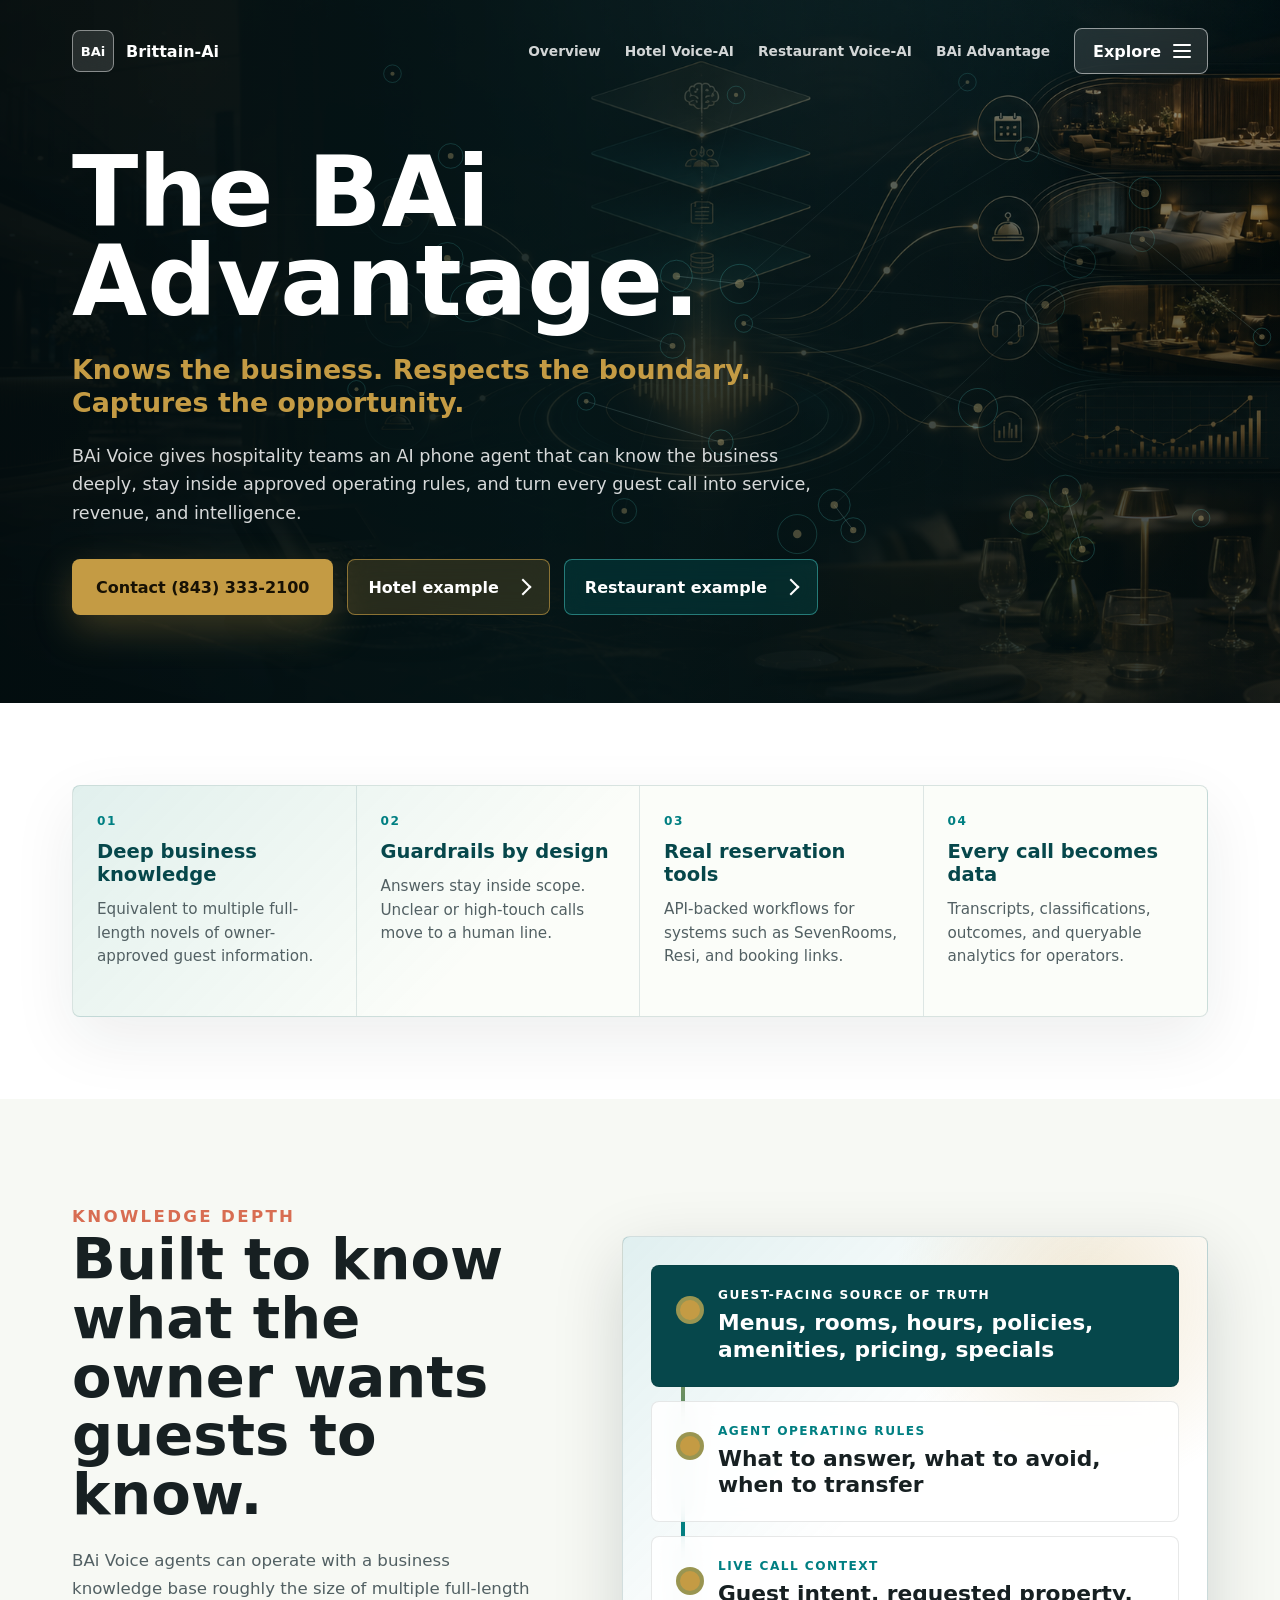
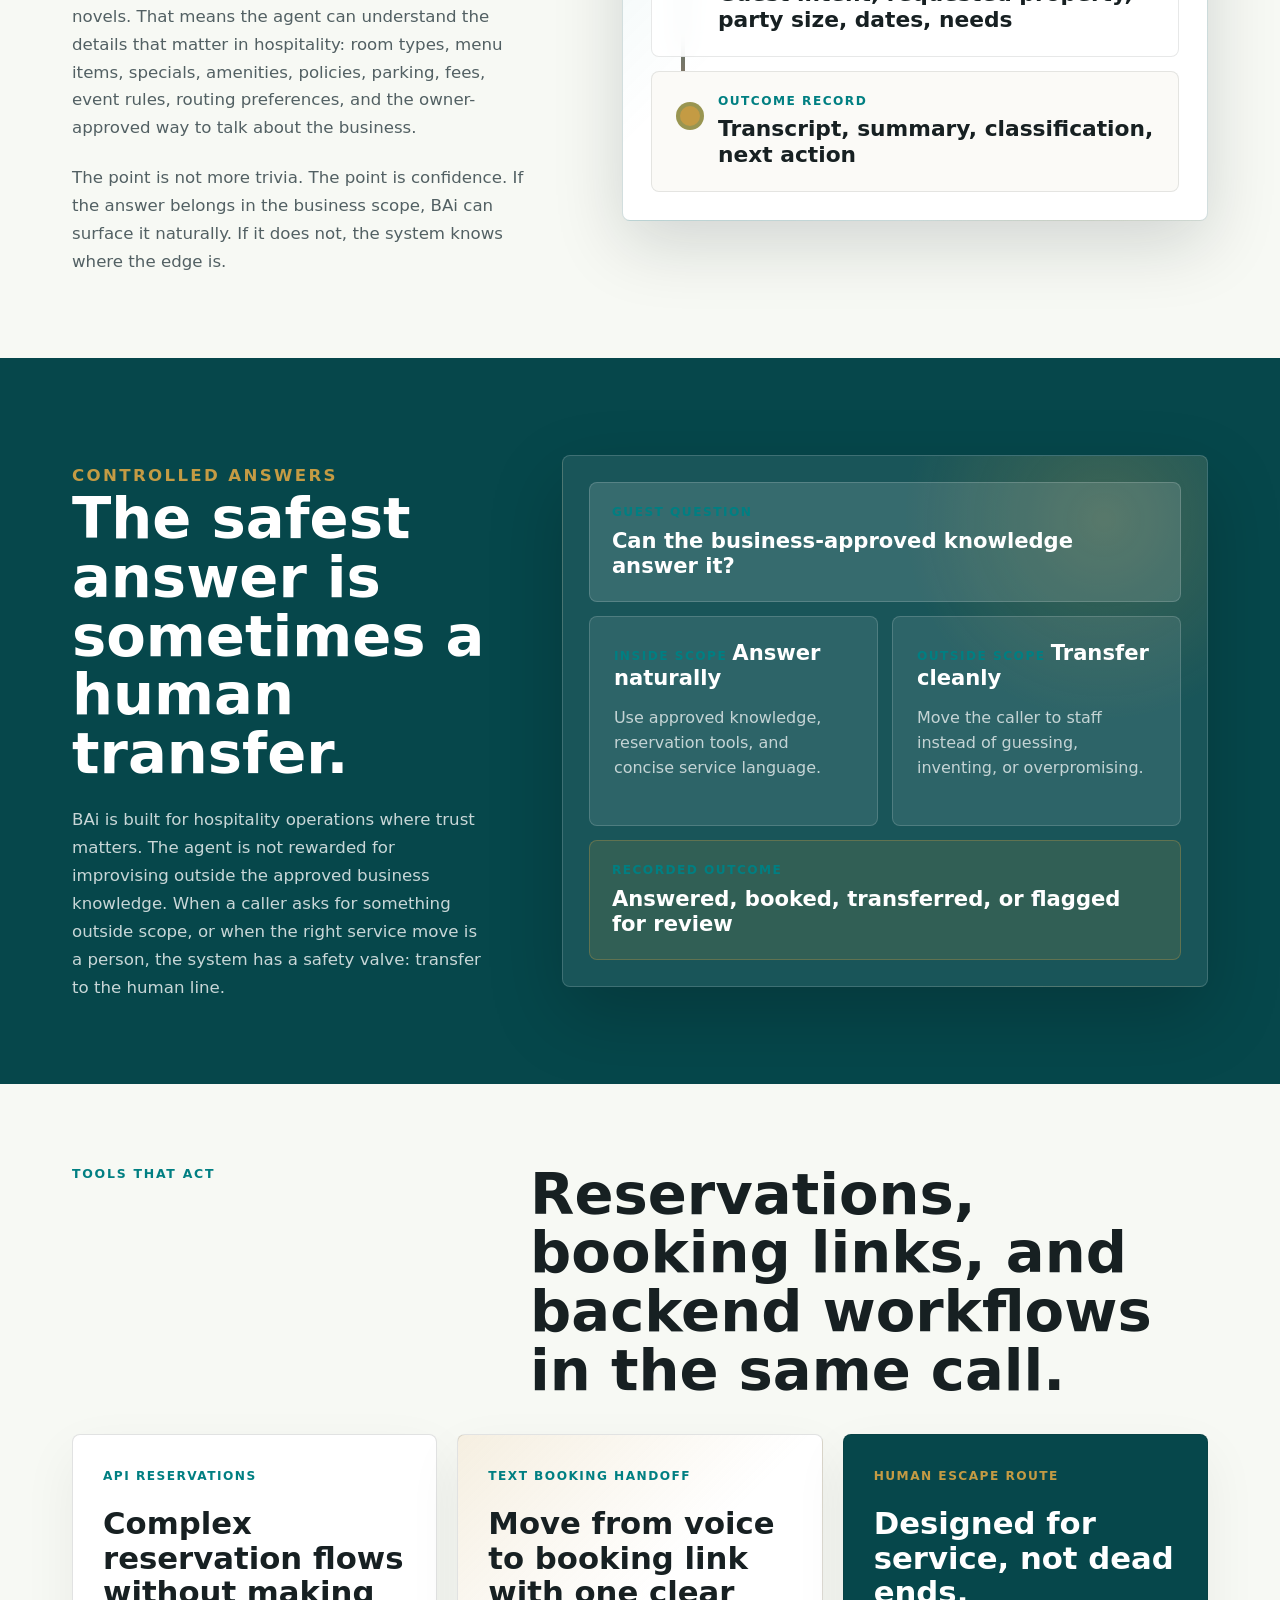
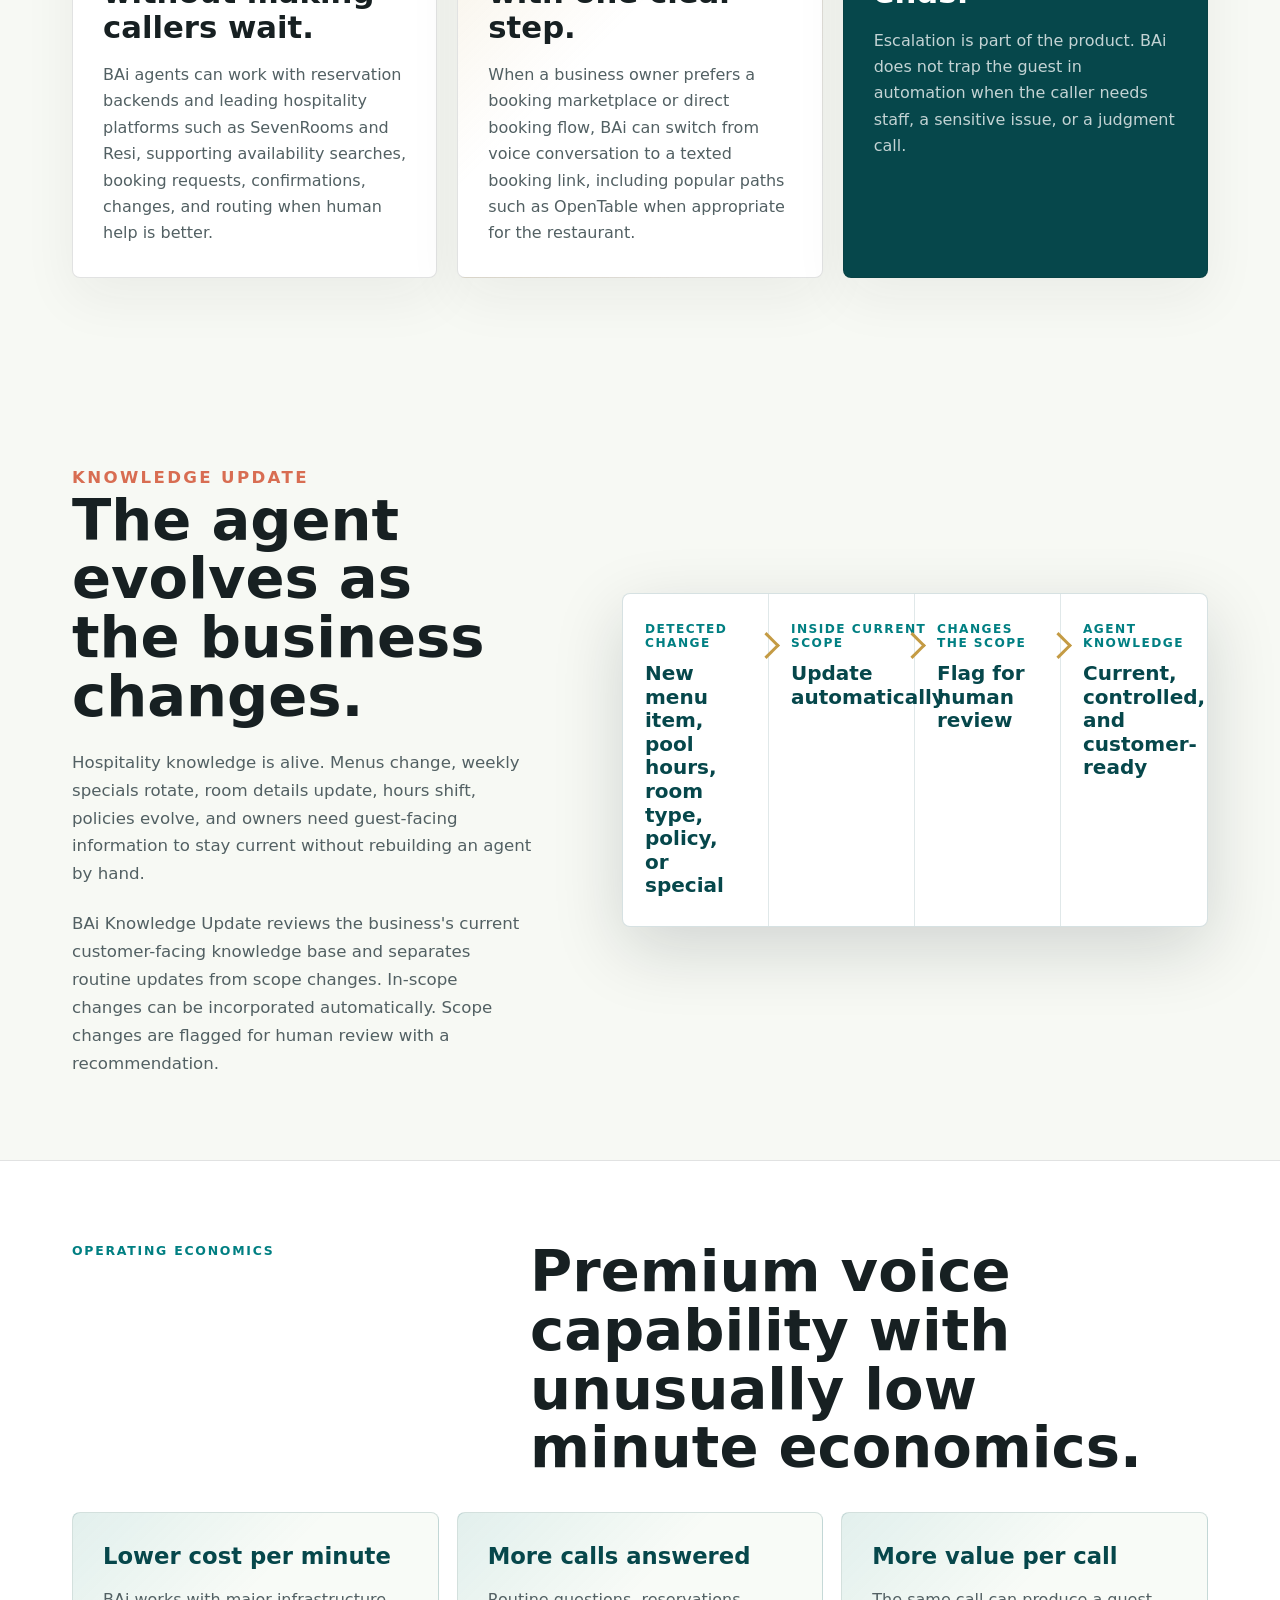
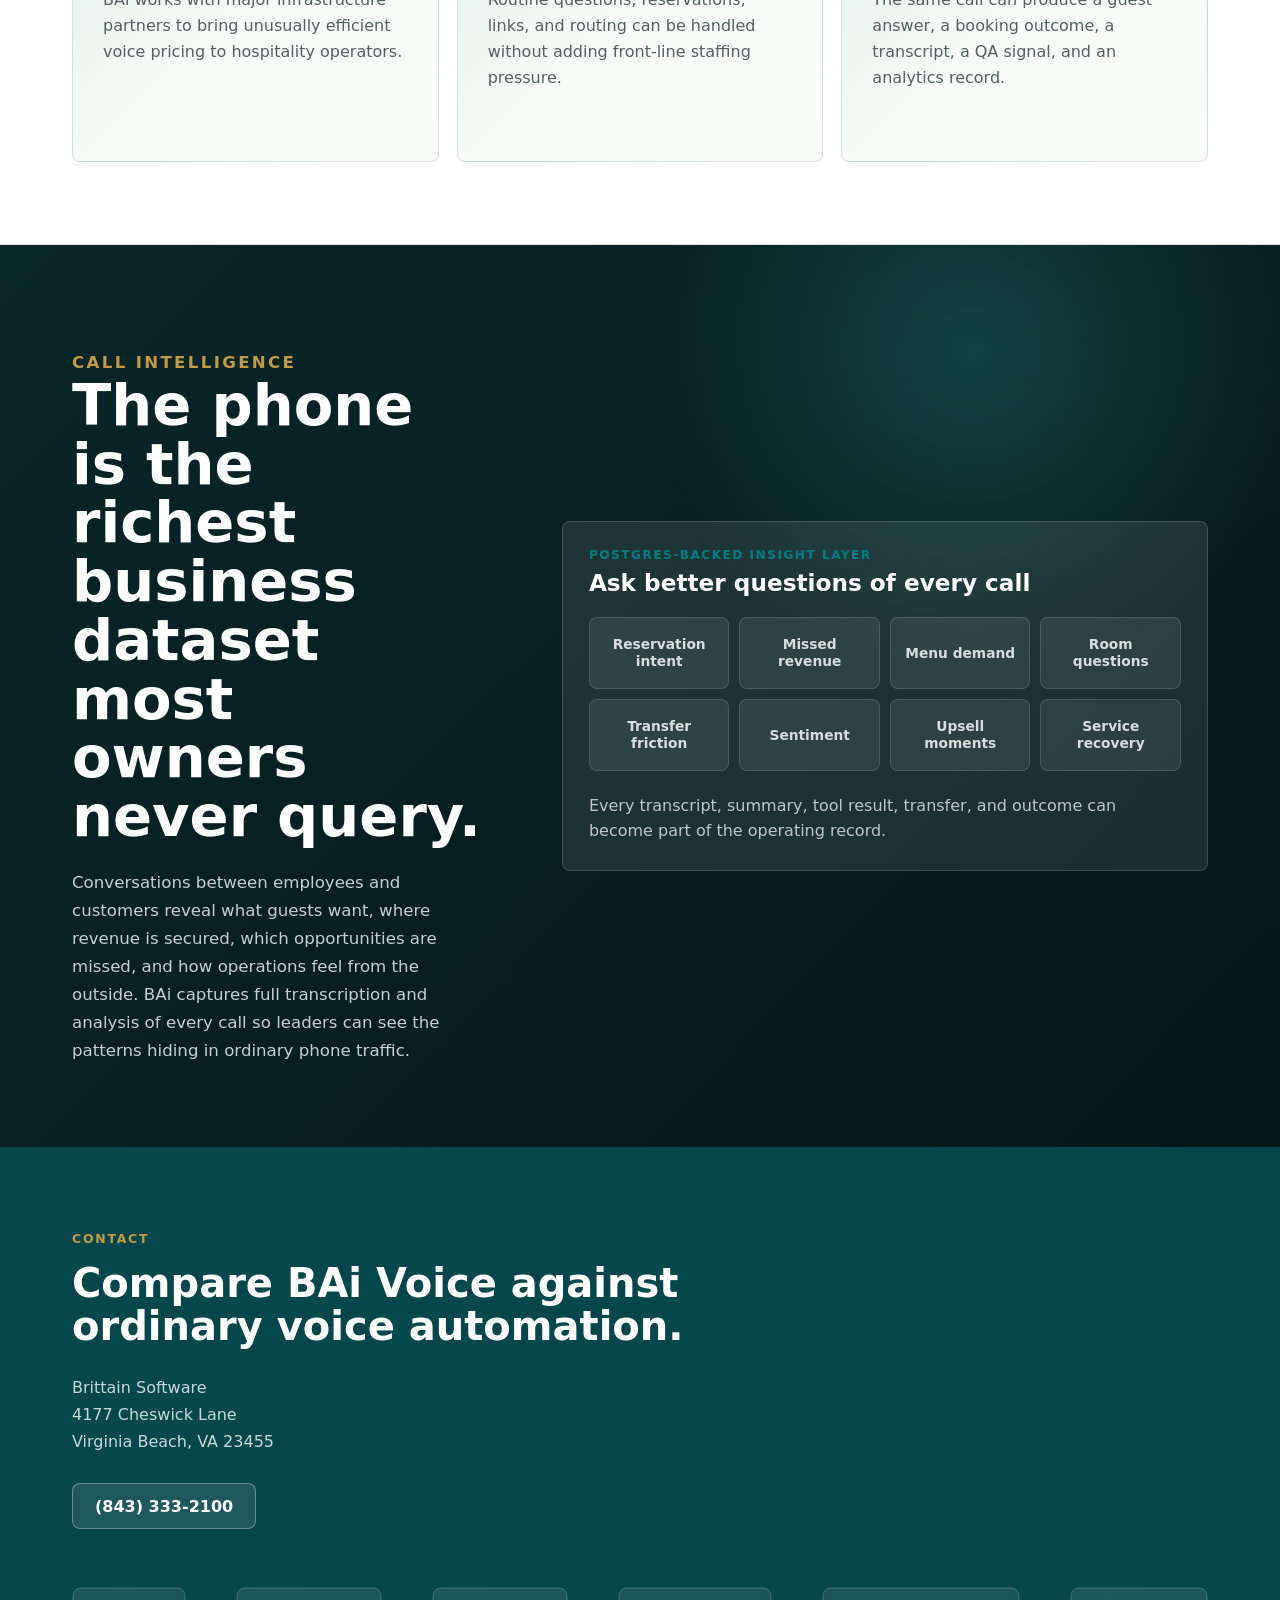
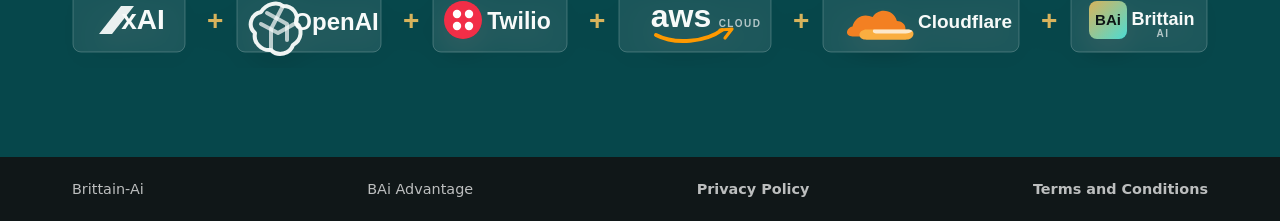
==== bai-advantage/index.html @ 0237e0b1 "Add BAi Advantage page" ====
<!doctype html>
<html lang="en">
  <head>
    <meta charset="utf-8" />
    <meta name="viewport" content="width=device-width, initial-scale=1" />
    <meta
      name="description"
      content="The BAi Advantage: deep hospitality knowledge, guarded Voice-AI workflows, reservation tools, Knowledge Update, low voice economics, and call intelligence."
    />
    <title>The BAi Advantage | Brittain-Ai</title>
    <link rel="preload" href="../assets/bai-advantage-hero.png" as="image" />
    <link rel="stylesheet" href="../styles.css?v=bai-advantage-1" />
  </head>
  <body class="advantage-page">
    <header class="site-header site-header-nav" aria-label="Brittain-Ai header">
      <a class="brand-lockup" href="../" aria-label="Brittain-Ai home">
        <span class="brand-mark" aria-hidden="true">BAi</span>
        <span class="brand-name">Brittain-Ai</span>
      </a>
      <nav class="site-nav" aria-label="Main navigation">
        <a href="../">Overview</a>
        <a href="../hotel-voice-ai/">Hotel Voice-AI</a>
        <a href="../restaurant-voice-ai/">Restaurant Voice-AI</a>
        <a href="../bai-advantage/">BAi Advantage</a>
      </nav>
      <div class="explore-menu" data-menu-root>
        <button
          class="menu-trigger"
          type="button"
          aria-expanded="false"
          aria-controls="site-menu"
          data-menu-trigger
        >
          <span class="menu-trigger-label">Explore</span>
          <span class="menu-trigger-icon" aria-hidden="true">
            <span></span>
            <span></span>
            <span></span>
          </span>
        </button>
        <div class="menu-panel" id="site-menu" data-menu-panel hidden>
          <div class="menu-panel-heading">
            <span>Explore Brittain-Ai</span>
            <p>Hospitality Voice-AI systems, analytics, and access.</p>
          </div>
          <div class="menu-link-group" aria-label="Website pages">
            <a class="menu-link" href="../">
              <span class="menu-link-title">Overview</span>
              <span class="menu-link-description">Production hospitality Voice-AI systems for restaurants and hotels.</span>
            </a>
            <a class="menu-link" href="../bai-advantage/">
              <span class="menu-link-title">BAi Advantage</span>
              <span class="menu-link-description">Why BAi Voice is different: deep knowledge, guardrails, tools, updates, economics, and analytics.</span>
            </a>
            <a class="menu-link" href="../hotel-voice-ai/">
              <span class="menu-link-title">Hotel Voice-AI</span>
              <span class="menu-link-description">Two-agent hotel call workflow for concierge answers, reservations, routing, and post-call intelligence.</span>
            </a>
            <a class="menu-link" href="../restaurant-voice-ai/">
              <span class="menu-link-title">Restaurant Voice-AI</span>
              <span class="menu-link-description">Restaurant phone concierge for reservations, menu questions, large parties, and host-stand relief.</span>
            </a>
            <a class="menu-link" href="../hotel-call-analytics/">
              <span class="menu-link-title">Hotel Call Analytics</span>
              <span class="menu-link-description">Revenue opportunity, service intelligence, transfer friction, sentiment, and hotel operating insights.</span>
            </a>
            <a class="menu-link" href="../restaurant-call-analytics/">
              <span class="menu-link-title">Restaurant Call Analytics</span>
              <span class="menu-link-description">Booking funnel, menu demand, large-party leakage, guest sentiment, and follow-up intelligence.</span>
            </a>
          </div>
          <div class="menu-system-access" aria-label="System access">
            <span class="menu-section-label">System access</span>
            <div class="menu-access-grid">
              <a class="menu-access-link" href="https://qa.brittainsoftware.com/">Hotel Voice-AI Login</a>
              <a class="menu-access-link" href="https://qa.brittainsoftware.com/sch">Restaurant Voice-AI Login</a>
            </div>
          </div>
        </div>
      </div>
    </header>

    <main>
      <section class="advantage-hero" aria-labelledby="advantage-title">
        <img
          class="hero-image advantage-hero-image"
          src="../assets/bai-advantage-hero.png"
          alt=""
          aria-hidden="true"
        />
        <canvas class="signal-canvas" id="signalCanvas" aria-hidden="true"></canvas>
        <div class="hero-shade advantage-hero-shade" aria-hidden="true"></div>

        <div class="advantage-hero-content">
          <h1 id="advantage-title">The BAi Advantage.</h1>
          <p class="advantage-hero-lead">
            Knows the business. Respects the boundary. Captures the opportunity.
          </p>
          <p class="advantage-hero-copy">
            BAi Voice gives hospitality teams an AI phone agent that can know
            the business deeply, stay inside approved operating rules, and turn
            every guest call into service, revenue, and intelligence.
          </p>
          <div class="detail-actions">
            <a class="primary-action" href="tel:+18433332100">Contact (843) 333-2100</a>
            <a class="secondary-action secondary-action-gold" href="../hotel-voice-ai/">Hotel example</a>
            <a class="secondary-action secondary-action-teal" href="../restaurant-voice-ai/">Restaurant example</a>
          </div>
        </div>
      </section>

      <section class="advantage-proof-band" aria-label="BAi Voice operating advantages">
        <div class="advantage-proof-grid">
          <article>
            <span>01</span>
            <strong>Deep business knowledge</strong>
            <p>Equivalent to multiple full-length novels of owner-approved guest information.</p>
          </article>
          <article>
            <span>02</span>
            <strong>Guardrails by design</strong>
            <p>Answers stay inside scope. Unclear or high-touch calls move to a human line.</p>
          </article>
          <article>
            <span>03</span>
            <strong>Real reservation tools</strong>
            <p>API-backed workflows for systems such as SevenRooms, Resi, and booking links.</p>
          </article>
          <article>
            <span>04</span>
            <strong>Every call becomes data</strong>
            <p>Transcripts, classifications, outcomes, and queryable analytics for operators.</p>
          </article>
        </div>
      </section>

      <section class="advantage-band advantage-knowledge-band" aria-labelledby="knowledge-title">
        <div class="advantage-copy">
          <p class="section-kicker">Knowledge depth</p>
          <h2 id="knowledge-title">Built to know what the owner wants guests to know.</h2>
          <p>
            BAi Voice agents can operate with a business knowledge base roughly
            the size of multiple full-length novels. That means the agent can
            understand the details that matter in hospitality: room types,
            menu items, specials, amenities, policies, parking, fees,
            event rules, routing preferences, and the owner-approved way to
            talk about the business.
          </p>
          <p>
            The point is not more trivia. The point is confidence. If the
            answer belongs in the business scope, BAi can surface it naturally.
            If it does not, the system knows where the edge is.
          </p>
        </div>

        <div class="knowledge-stack" aria-label="Approved hospitality knowledge examples">
          <div class="knowledge-layer knowledge-layer-top">
            <span>Guest-facing source of truth</span>
            <strong>Menus, rooms, hours, policies, amenities, pricing, specials</strong>
          </div>
          <div class="knowledge-layer">
            <span>Agent operating rules</span>
            <strong>What to answer, what to avoid, when to transfer</strong>
          </div>
          <div class="knowledge-layer">
            <span>Live call context</span>
            <strong>Guest intent, requested property, party size, dates, needs</strong>
          </div>
          <div class="knowledge-layer knowledge-layer-base">
            <span>Outcome record</span>
            <strong>Transcript, summary, classification, next action</strong>
          </div>
        </div>
      </section>

      <section class="advantage-dark-band" aria-labelledby="guardrails-title">
        <div class="advantage-copy advantage-copy-light">
          <p class="section-kicker">Controlled answers</p>
          <h2 id="guardrails-title">The safest answer is sometimes a human transfer.</h2>
          <p>
            BAi is built for hospitality operations where trust matters. The
            agent is not rewarded for improvising outside the approved business
            knowledge. When a caller asks for something outside scope, or when
            the right service move is a person, the system has a safety valve:
            transfer to the human line.
          </p>
        </div>

        <div class="guardrail-flow" aria-label="Guarded Voice-AI answer flow">
          <div class="guardrail-node guardrail-node-source">
            <span>Guest question</span>
            <strong>Can the business-approved knowledge answer it?</strong>
          </div>
          <div class="guardrail-path">
            <article>
              <span>Inside scope</span>
              <strong>Answer naturally</strong>
              <p>Use approved knowledge, reservation tools, and concise service language.</p>
            </article>
            <article>
              <span>Outside scope</span>
              <strong>Transfer cleanly</strong>
              <p>Move the caller to staff instead of guessing, inventing, or overpromising.</p>
            </article>
          </div>
          <div class="guardrail-node guardrail-node-result">
            <span>Recorded outcome</span>
            <strong>Answered, booked, transferred, or flagged for review</strong>
          </div>
        </div>
      </section>

      <section class="advantage-band" aria-labelledby="tools-title">
        <div class="section-heading advantage-heading">
          <p class="section-kicker">Tools that act</p>
          <h2 id="tools-title">Reservations, booking links, and backend workflows in the same call.</h2>
        </div>

        <div class="advantage-tool-grid">
          <article class="advantage-tool-card">
            <span>API reservations</span>
            <h3>Complex reservation flows without making callers wait.</h3>
            <p>
              BAi agents can work with reservation backends and leading
              hospitality platforms such as SevenRooms and Resi, supporting
              availability searches, booking requests, confirmations, changes,
              and routing when human help is better.
            </p>
          </article>
          <article class="advantage-tool-card advantage-tool-card-accent">
            <span>Text booking handoff</span>
            <h3>Move from voice to booking link with one clear step.</h3>
            <p>
              When a business owner prefers a booking marketplace or direct
              booking flow, BAi can switch from voice conversation to a texted
              booking link, including popular paths such as OpenTable when
              appropriate for the restaurant.
            </p>
          </article>
          <article class="advantage-tool-card advantage-tool-card-dark">
            <span>Human escape route</span>
            <h3>Designed for service, not dead ends.</h3>
            <p>
              Escalation is part of the product. BAi does not trap the guest in
              automation when the caller needs staff, a sensitive issue, or a
              judgment call.
            </p>
          </article>
        </div>
      </section>

      <section class="advantage-update-band" aria-labelledby="knowledge-update-title">
        <div class="advantage-copy">
          <p class="section-kicker">Knowledge Update</p>
          <h2 id="knowledge-update-title">The agent evolves as the business changes.</h2>
          <p>
            Hospitality knowledge is alive. Menus change, weekly specials
            rotate, room details update, hours shift, policies evolve, and
            owners need guest-facing information to stay current without
            rebuilding an agent by hand.
          </p>
          <p>
            BAi Knowledge Update reviews the business's current customer-facing
            knowledge base and separates routine updates from scope changes.
            In-scope changes can be incorporated automatically. Scope changes
            are flagged for human review with a recommendation.
          </p>
        </div>

        <div class="update-rail" aria-label="Knowledge Update decision flow">
          <article>
            <span>Detected change</span>
            <strong>New menu item, pool hours, room type, policy, or special</strong>
          </article>
          <article>
            <span>Inside current scope</span>
            <strong>Update automatically</strong>
          </article>
          <article>
            <span>Changes the scope</span>
            <strong>Flag for human review</strong>
          </article>
          <article>
            <span>Agent knowledge</span>
            <strong>Current, controlled, and customer-ready</strong>
          </article>
        </div>
      </section>

      <section class="advantage-band advantage-economics-band" aria-labelledby="economics-title">
        <div class="section-heading advantage-heading">
          <p class="section-kicker">Operating economics</p>
          <h2 id="economics-title">Premium voice capability with unusually low minute economics.</h2>
        </div>

        <div class="economics-grid">
          <article>
            <strong>Lower cost per minute</strong>
            <p>
              BAi works with major infrastructure partners to bring unusually
              efficient voice pricing to hospitality operators.
            </p>
          </article>
          <article>
            <strong>More calls answered</strong>
            <p>
              Routine questions, reservations, links, and routing can be
              handled without adding front-line staffing pressure.
            </p>
          </article>
          <article>
            <strong>More value per call</strong>
            <p>
              The same call can produce a guest answer, a booking outcome, a
              transcript, a QA signal, and an analytics record.
            </p>
          </article>
        </div>
      </section>

      <section class="advantage-intelligence-band" aria-labelledby="intelligence-title">
        <div class="advantage-copy advantage-copy-light">
          <p class="section-kicker">Call intelligence</p>
          <h2 id="intelligence-title">The phone is the richest business dataset most owners never query.</h2>
          <p>
            Conversations between employees and customers reveal what guests
            want, where revenue is secured, which opportunities are missed, and
            how operations feel from the outside. BAi captures full
            transcription and analysis of every call so leaders can see the
            patterns hiding in ordinary phone traffic.
          </p>
        </div>

        <div class="query-panel" aria-label="Queryable call intelligence examples">
          <div class="query-panel-header">
            <span>Postgres-backed insight layer</span>
            <strong>Ask better questions of every call</strong>
          </div>
          <div class="query-grid">
            <span>Reservation intent</span>
            <span>Missed revenue</span>
            <span>Menu demand</span>
            <span>Room questions</span>
            <span>Transfer friction</span>
            <span>Sentiment</span>
            <span>Upsell moments</span>
            <span>Service recovery</span>
          </div>
          <p>
            Every transcript, summary, tool result, transfer, and outcome can
            become part of the operating record.
          </p>
        </div>
      </section>

      <section class="contact-band platform-contact-band" aria-labelledby="advantage-contact-title">
        <div class="contact-content">
          <p class="section-kicker">Contact</p>
          <h2 id="advantage-contact-title">Compare BAi Voice against ordinary voice automation.</h2>
          <address>
            Brittain Software<br />
            4177 Cheswick Lane<br />
            Virginia Beach, VA 23455
          </address>
          <a class="contact-number" href="tel:+18433332100">(843) 333-2100</a>
        </div>
        <div class="contact-platform-lockup" aria-label="AI platform components">
          <img
            class="contact-platform-graphic"
            src="../assets/ai-platform-lockup.svg"
            alt="xAI plus OpenAI plus Twilio plus Amazon Web Services plus Cloudflare plus Brittain-Ai"
            width="900"
            height="96"
          />
        </div>
      </section>
    </main>

    <footer class="site-footer">
      <span>Brittain-Ai</span>
      <span>BAi Advantage</span>
      <span><a href="../privacy/">Privacy Policy</a></span>
      <span><a href="../terms/">Terms and Conditions</a></span>
    </footer>

    <script src="../script.js"></script>
  </body>
</html>
---- styles.css ----
:root {
  color-scheme: light;
  --ink: #172022;
  --ink-soft: #526063;
  --paper: #f7f9f4;
  --white: #ffffff;
  --teal: #007f82;
  --teal-deep: #06474b;
  --gold: #c49b44;
  --coral: #d86d52;
  --line: rgba(23, 32, 34, 0.13);
  --shadow: 0 22px 70px rgba(14, 27, 29, 0.16);
}

* {
  box-sizing: border-box;
}

html {
  scroll-behavior: smooth;
}

body {
  margin: 0;
  background: var(--paper);
  color: var(--ink);
  font-family:
    Inter, ui-sans-serif, system-ui, -apple-system, BlinkMacSystemFont, "Segoe UI",
    sans-serif;
  letter-spacing: 0;
}

button,
input,
textarea {
  font: inherit;
}

a {
  color: inherit;
}

.site-header {
  position: absolute;
  inset: 0 0 auto;
  z-index: 5;
  display: flex;
  align-items: center;
  justify-content: space-between;
  gap: 24px;
  padding: 28px clamp(24px, 6vw, 72px);
  color: var(--white);
}

.brand-lockup {
  display: inline-flex;
  align-items: center;
  gap: 12px;
  min-width: 0;
  color: inherit;
  text-decoration: none;
}

.brand-mark {
  display: grid;
  width: 42px;
  height: 42px;
  place-items: center;
  border: 1px solid rgba(255, 255, 255, 0.45);
  border-radius: 8px;
  background: rgba(255, 255, 255, 0.12);
  color: var(--white);
  font-size: 0.82rem;
  font-weight: 800;
  letter-spacing: 0;
  backdrop-filter: blur(12px);
}

.brand-name {
  font-size: 1rem;
  font-weight: 800;
  white-space: nowrap;
}

.contact-pill,
.menu-trigger,
.primary-action,
.contact-number {
  display: inline-flex;
  align-items: center;
  justify-content: center;
  min-height: 46px;
  border-radius: 8px;
  text-decoration: none;
  font-weight: 800;
  transition:
    transform 180ms ease,
    background 180ms ease,
    border-color 180ms ease;
}

.contact-pill {
  padding: 0 18px;
  border: 1px solid rgba(255, 255, 255, 0.5);
  background: rgba(255, 255, 255, 0.1);
  backdrop-filter: blur(12px);
}

.contact-pill:hover,
.menu-trigger:hover,
.primary-action:hover,
.contact-number:hover {
  transform: translateY(-2px);
}

.explore-menu {
  position: relative;
  z-index: 10;
  margin-left: auto;
}

.site-nav + .explore-menu {
  margin-left: 0;
}

.menu-trigger {
  gap: 12px;
  padding: 0 16px 0 18px;
  border: 1px solid rgba(255, 255, 255, 0.52);
  background: rgba(255, 255, 255, 0.11);
  color: var(--white);
  cursor: pointer;
  backdrop-filter: blur(12px);
}

.menu-trigger:focus-visible,
.menu-link:focus-visible,
.menu-access-link:focus-visible {
  outline: 3px solid rgba(77, 219, 211, 0.58);
  outline-offset: 3px;
}

.menu-trigger-icon {
  display: grid;
  gap: 4px;
  width: 18px;
}

.menu-trigger-icon span {
  display: block;
  width: 100%;
  height: 2px;
  border-radius: 999px;
  background: currentColor;
  transform-origin: center;
  transition:
    opacity 180ms ease,
    transform 180ms ease;
}

.explore-menu.is-open .menu-trigger {
  border-color: rgba(77, 219, 211, 0.58);
  background: rgba(6, 71, 75, 0.78);
}

.explore-menu.is-open .menu-trigger-icon span:nth-child(1) {
  transform: translateY(6px) rotate(45deg);
}

.explore-menu.is-open .menu-trigger-icon span:nth-child(2) {
  opacity: 0;
}

.explore-menu.is-open .menu-trigger-icon span:nth-child(3) {
  transform: translateY(-6px) rotate(-45deg);
}

.menu-panel {
  position: absolute;
  top: calc(100% + 14px);
  right: 0;
  width: min(560px, calc(100vw - 36px));
  max-height: calc(100svh - 112px);
  overflow: auto;
  padding: 14px;
  border: 1px solid rgba(77, 219, 211, 0.26);
  border-radius: 8px;
  background:
    linear-gradient(135deg, rgba(77, 219, 211, 0.13), transparent 42%),
    linear-gradient(180deg, rgba(8, 30, 32, 0.98), rgba(4, 17, 18, 0.98));
  box-shadow: 0 28px 80px rgba(0, 0, 0, 0.34);
  color: var(--white);
  backdrop-filter: blur(18px);
}

.menu-panel[hidden] {
  display: none;
}

.menu-panel-heading {
  padding: 10px 10px 14px;
  border-bottom: 1px solid rgba(255, 255, 255, 0.12);
}

.menu-panel-heading span {
  display: block;
  font-size: 1rem;
  font-weight: 900;
}

.menu-panel-heading p {
  max-width: 420px;
  margin: 6px 0 0;
  color: rgba(255, 255, 255, 0.68);
  font-size: 0.86rem;
  line-height: 1.45;
}

.menu-link-group {
  display: grid;
  gap: 8px;
  padding: 12px 0;
}

.menu-link {
  position: relative;
  display: grid;
  gap: 5px;
  padding: 14px 42px 14px 16px;
  border: 1px solid rgba(255, 255, 255, 0.1);
  border-radius: 8px;
  background: rgba(255, 255, 255, 0.045);
  text-decoration: none;
  transition:
    border-color 180ms ease,
    background 180ms ease,
    transform 180ms ease;
}

.menu-link::before {
  content: "";
  position: absolute;
  top: 16px;
  right: 16px;
  width: 10px;
  height: 10px;
  border-top: 2px solid currentColor;
  border-right: 2px solid currentColor;
  color: rgba(216, 179, 91, 0.94);
  transform: rotate(45deg);
}

.menu-link:hover,
.menu-link[aria-current="page"] {
  border-color: rgba(77, 219, 211, 0.38);
  background: rgba(77, 219, 211, 0.1);
  transform: translateY(-1px);
}

.menu-link-title {
  color: var(--white);
  font-size: 0.94rem;
  font-weight: 900;
  line-height: 1.2;
}

.menu-link-description {
  color: rgba(255, 255, 255, 0.66);
  font-size: 0.8rem;
  line-height: 1.4;
}

.menu-system-access {
  display: grid;
  gap: 10px;
  padding: 14px 10px 10px;
  border-top: 1px solid rgba(255, 255, 255, 0.12);
}

.menu-section-label {
  color: rgba(255, 255, 255, 0.68);
  font-size: 0.72rem;
  font-weight: 900;
  letter-spacing: 0.14em;
  text-transform: uppercase;
}

.menu-access-grid {
  display: grid;
  grid-template-columns: repeat(2, minmax(0, 1fr));
  gap: 10px;
}

.menu-access-link {
  display: inline-flex;
  align-items: center;
  justify-content: center;
  min-height: 46px;
  padding: 10px 12px;
  border: 1px solid rgba(216, 179, 91, 0.5);
  border-radius: 8px;
  background: rgba(216, 179, 91, 0.16);
  color: var(--white);
  font-size: 0.82rem;
  font-weight: 900;
  line-height: 1.25;
  text-align: center;
  text-decoration: none;
  transition:
    background 180ms ease,
    transform 180ms ease;
}

.menu-access-link:hover {
  background: rgba(216, 179, 91, 0.26);
  transform: translateY(-1px);
}

.hero {
  position: relative;
  display: grid;
  min-height: 74svh;
  max-height: 840px;
  overflow: hidden;
  padding: 112px clamp(24px, 6vw, 72px) 26px;
  color: var(--white);
  isolation: isolate;
}

.hero-image,
.hero-shade,
.signal-canvas {
  position: absolute;
  inset: 0;
}

.hero-image {
  z-index: -4;
  width: 100%;
  height: 100%;
  object-fit: cover;
  object-position: center;
}

.hero-shade {
  z-index: -2;
  background:
    linear-gradient(90deg, rgba(6, 13, 14, 0.88) 0%, rgba(6, 13, 14, 0.7) 42%, rgba(6, 13, 14, 0.18) 100%),
    linear-gradient(180deg, rgba(6, 13, 14, 0.32), rgba(6, 13, 14, 0.6));
}

.signal-canvas {
  z-index: -1;
  width: 100%;
  height: 100%;
  opacity: 0.58;
  mix-blend-mode: screen;
}

.hero-content {
  align-self: center;
  width: min(760px, 100%);
  padding: 22px 0 46px;
}

.eyebrow,
.section-kicker {
  margin: 0 0 16px;
  color: var(--gold);
  font-size: 0.78rem;
  font-weight: 900;
  letter-spacing: 0.14em;
  text-transform: uppercase;
}

.hero h1 {
  max-width: 920px;
  margin: 0;
  font-size: 4.35rem;
  line-height: 1;
  letter-spacing: 0;
}

.hero-copy {
  max-width: 660px;
  margin: 24px 0 0;
  color: rgba(255, 255, 255, 0.84);
  font-size: 1.18rem;
  line-height: 1.6;
}

.primary-action {
  margin-top: 32px;
  padding: 0 24px;
  background: var(--gold);
  color: #171104;
  box-shadow: 0 14px 38px rgba(196, 155, 68, 0.28);
}

.primary-action:hover {
  background: #d8b35b;
}

.hero-login-panel {
  align-self: end;
  display: flex;
  flex-wrap: wrap;
  gap: 24px;
  width: min(900px, 100%);
  margin-top: 30px;
}

.login-button {
  position: relative;
  flex: 1 1 330px;
  min-height: 76px;
  display: flex;
  align-items: center;
  justify-content: space-between;
  gap: 18px;
  padding: 0 24px 0 28px;
  border: 2px solid rgba(255, 255, 255, 0.36);
  border-radius: 8px;
  background:
    linear-gradient(180deg, rgba(255, 255, 255, 0.24), rgba(255, 255, 255, 0.06)),
    rgba(8, 24, 26, 0.78);
  color: var(--white);
  font-size: 1rem;
  font-weight: 900;
  line-height: 1.25;
  text-decoration: none;
  white-space: nowrap;
  cursor: pointer;
  box-shadow:
    inset 0 1px 0 rgba(255, 255, 255, 0.32),
    inset 0 -3px 0 rgba(0, 0, 0, 0.18),
    0 18px 42px rgba(0, 0, 0, 0.32);
  transition:
    transform 180ms ease,
    background 180ms ease,
    border-color 180ms ease,
    box-shadow 180ms ease;
}

.login-button::after {
  width: 11px;
  height: 11px;
  flex: 0 0 auto;
  border-top: 2px solid currentColor;
  border-right: 2px solid currentColor;
  content: "";
  transform: rotate(45deg);
}

.login-button span {
  flex: 1 1 auto;
}

.login-button-hotel {
  background:
    linear-gradient(180deg, #dcb960, #bd8f2e);
  color: #171104;
  border-color: rgba(255, 255, 255, 0.36);
}

.login-button-restaurant {
  background:
    linear-gradient(180deg, rgba(0, 127, 130, 0.92), rgba(6, 71, 75, 0.98));
  border-color: rgba(255, 255, 255, 0.3);
}

.login-button:hover {
  transform: translateY(-2px);
  border-color: rgba(255, 255, 255, 0.54);
  box-shadow:
    inset 0 1px 0 rgba(255, 255, 255, 0.34),
    0 20px 42px rgba(0, 0, 0, 0.3);
}

.login-button:active {
  transform: translateY(1px);
  box-shadow:
    inset 0 2px 4px rgba(0, 0, 0, 0.18),
    0 10px 24px rgba(0, 0, 0, 0.22);
}

.login-button:focus-visible {
  outline: 3px solid rgba(216, 179, 91, 0.74);
  outline-offset: 4px;
}

.proof-band,
.product-band,
.systems-band,
.detail-band,
.detail-workflow-band,
.intelligence-band,
.contact-band {
  padding: 84px clamp(24px, 6vw, 72px);
}

.proof-band,
.product-band,
.detail-band {
  background: var(--paper);
}

.section-heading {
  display: grid;
  grid-template-columns: minmax(0, 0.9fr) minmax(0, 1.6fr);
  gap: clamp(24px, 6vw, 80px);
  align-items: end;
  margin: 0 0 34px;
}

.section-heading h2,
.systems-copy h2,
.contact-content h2 {
  margin: 0;
  font-size: 2.5rem;
  line-height: 1.08;
  letter-spacing: 0;
}

.proof-band .section-heading {
  grid-template-columns: auto minmax(0, 1fr);
  gap: 28px;
  align-items: center;
}

.proof-band .section-heading h2 {
  font-size: clamp(1.35rem, 1.62vw, 1.72rem);
  line-height: 1.18;
  white-space: nowrap;
}

.section-heading .section-kicker {
  align-self: start;
  color: var(--teal);
}

.product-heading {
  display: block;
}

.product-heading h2 {
  max-width: none;
  font-size: clamp(1.7rem, 2.6vw, 2.5rem);
  white-space: nowrap;
}

.product-showcase {
  display: grid;
  grid-template-columns: repeat(2, minmax(0, 1fr));
  gap: 24px;
}

.product-panel {
  position: relative;
  min-height: 640px;
  display: flex;
  flex-direction: column;
  padding: 34px;
  border: 1px solid var(--line);
  border-radius: 8px;
  overflow: hidden;
  background: var(--white);
  box-shadow: 0 22px 64px rgba(27, 39, 40, 0.08);
}

.product-panel::before {
  content: "";
  position: absolute;
  inset: 0 0 auto;
  height: 7px;
  background: linear-gradient(90deg, var(--gold), var(--teal));
}

.product-panel-restaurant::before {
  background: linear-gradient(90deg, var(--teal), var(--coral));
}

.product-panel-topline {
  color: var(--teal);
  font-size: 0.78rem;
  font-weight: 900;
  letter-spacing: 0.1em;
  text-transform: uppercase;
}

.product-panel h3 {
  margin: 18px 0 0;
  font-size: clamp(1.75rem, 3vw, 2.45rem);
  line-height: 1.08;
  letter-spacing: 0;
}

.product-panel p {
  margin: 22px 0 0;
  color: var(--ink-soft);
  font-size: 1rem;
  line-height: 1.65;
}

.mini-flow {
  display: grid;
  grid-template-columns: repeat(4, minmax(0, 1fr));
  gap: 8px;
  margin: 28px 0 0;
}

.mini-flow span,
.mini-flow strong {
  min-height: 52px;
  display: flex;
  align-items: center;
  justify-content: center;
  padding: 10px;
  border-radius: 8px;
  text-align: center;
  font-size: 0.78rem;
  line-height: 1.25;
}

.mini-flow span {
  border: 1px solid rgba(0, 127, 130, 0.16);
  background: rgba(0, 127, 130, 0.07);
  color: var(--teal-deep);
  font-weight: 800;
}

.mini-flow strong {
  background: var(--teal-deep);
  color: var(--white);
  font-weight: 900;
}

.product-points {
  display: grid;
  gap: 13px;
  margin: 28px 0 0;
  padding: 0;
  color: var(--ink-soft);
  font-size: 0.98rem;
  line-height: 1.55;
  list-style: none;
}

.product-points li {
  position: relative;
  padding-left: 26px;
}

.product-points li::before {
  content: "";
  position: absolute;
  top: 0.65em;
  left: 0;
  width: 10px;
  height: 10px;
  border: 3px solid rgba(0, 127, 130, 0.26);
  border-radius: 50%;
  background: var(--gold);
}

.example-link,
.secondary-action {
  display: inline-flex;
  align-items: center;
  justify-content: space-between;
  gap: 18px;
  min-height: 56px;
  border-radius: 8px;
  text-decoration: none;
  font-weight: 900;
  transition:
    transform 180ms ease,
    border-color 180ms ease,
    background 180ms ease,
    box-shadow 180ms ease;
}

.example-link {
  width: 100%;
  margin-top: 28px;
  padding: 0 22px;
  border: 2px solid rgba(6, 71, 75, 0.12);
  background: #f2f7f4;
  color: var(--teal-deep);
}

.example-link::after,
.secondary-action::after {
  width: 10px;
  height: 10px;
  flex: 0 0 auto;
  border-top: 2px solid currentColor;
  border-right: 2px solid currentColor;
  content: "";
  transform: rotate(45deg);
}

.example-link-hotel {
  background: linear-gradient(180deg, #dcb960, #bd8f2e);
  color: #171104;
}

.example-link-restaurant {
  background: linear-gradient(180deg, rgba(0, 127, 130, 0.94), rgba(6, 71, 75, 1));
  color: var(--white);
}

.example-link:hover,
.secondary-action:hover {
  transform: translateY(-2px);
  box-shadow: 0 18px 42px rgba(14, 27, 29, 0.14);
}

.project-grid {
  display: grid;
  grid-template-columns: repeat(3, minmax(0, 1fr));
  gap: 18px;
}

.project-card {
  min-height: 285px;
  padding: 28px;
  border: 1px solid var(--line);
  border-radius: 8px;
  background: var(--white);
  box-shadow: 0 20px 55px rgba(27, 39, 40, 0.06);
}

.project-card-dark {
  background: var(--teal-deep);
  color: var(--white);
}

.project-number {
  display: inline-flex;
  width: 44px;
  height: 44px;
  align-items: center;
  justify-content: center;
  border-radius: 8px;
  background: rgba(0, 127, 130, 0.11);
  color: var(--teal);
  font-weight: 900;
}

.project-card-dark .project-number {
  background: rgba(255, 255, 255, 0.12);
  color: var(--gold);
}

.project-card h3 {
  margin: 26px 0 14px;
  font-size: 1.45rem;
  line-height: 1.15;
  letter-spacing: 0;
}

.project-card p,
.systems-copy p,
.capability-list {
  color: var(--ink-soft);
  font-size: 1rem;
  line-height: 1.65;
}

.project-card-dark p {
  color: rgba(255, 255, 255, 0.76);
}

.systems-band {
  display: grid;
  grid-template-columns: minmax(0, 0.92fr) minmax(360px, 1.08fr);
  gap: clamp(36px, 7vw, 92px);
  align-items: center;
  background: #ffffff;
  border-top: 1px solid var(--line);
  border-bottom: 1px solid var(--line);
}

.systems-copy {
  max-width: 610px;
}

.systems-copy .section-kicker {
  color: var(--coral);
}

.systems-copy p {
  margin: 20px 0 0;
}

.capability-list {
  display: grid;
  gap: 14px;
  margin: 28px 0 0;
  padding: 0;
  list-style: none;
}

.capability-list li {
  position: relative;
  padding-left: 32px;
}

.capability-list li::before {
  content: "";
  position: absolute;
  top: 0.72em;
  left: 0;
  width: 14px;
  height: 14px;
  border: 3px solid var(--teal);
  border-radius: 50%;
  background: var(--gold);
  box-shadow: 0 0 0 5px rgba(0, 127, 130, 0.1);
}

.system-map {
  position: relative;
  min-height: 460px;
  display: grid;
  gap: 18px;
  padding: 28px;
  border: 1px solid rgba(6, 71, 75, 0.18);
  border-radius: 8px;
  overflow: hidden;
  background:
    linear-gradient(135deg, rgba(0, 127, 130, 0.14), transparent 42%),
    radial-gradient(circle at 88% 12%, rgba(196, 155, 68, 0.28), transparent 28%),
    #f2f7f4;
  box-shadow: var(--shadow);
}

.system-map::before {
  content: "";
  position: absolute;
  inset: 18px;
  border: 1px solid rgba(0, 127, 130, 0.16);
  border-radius: 8px;
  pointer-events: none;
}

.map-node {
  position: relative;
  z-index: 1;
  display: grid;
  align-content: center;
  min-height: 96px;
  padding: 22px;
  border: 1px solid rgba(23, 32, 34, 0.12);
  border-radius: 8px;
  background: rgba(255, 255, 255, 0.86);
  backdrop-filter: blur(12px);
}

.map-node span {
  color: var(--teal);
  font-size: 0.78rem;
  font-weight: 900;
  letter-spacing: 0.12em;
  text-transform: uppercase;
}

.map-node strong {
  margin-top: 8px;
  font-size: 1.35rem;
  line-height: 1.2;
}

.node-live {
  border-color: rgba(216, 109, 82, 0.36);
}

.map-rail {
  position: relative;
  z-index: 1;
  width: 4px;
  height: 38px;
  margin-left: 38px;
  border-radius: 99px;
  background: linear-gradient(var(--coral), var(--gold), var(--teal));
}

.map-signal {
  position: absolute;
  border-radius: 999px;
  border: 1px solid rgba(0, 127, 130, 0.3);
  pointer-events: none;
}

.map-signal-one {
  right: 18px;
  bottom: -58px;
  width: 230px;
  height: 230px;
}

.map-signal-two {
  right: 56px;
  bottom: 22px;
  width: 108px;
  height: 108px;
  border-color: rgba(196, 155, 68, 0.44);
}

.workflow-band {
  grid-template-columns: minmax(0, 0.76fr) minmax(460px, 1.24fr);
}

.workflow-stack {
  display: grid;
  gap: 18px;
}

.workflow-card {
  padding: 24px;
  border: 1px solid rgba(6, 71, 75, 0.16);
  border-radius: 8px;
  background:
    linear-gradient(135deg, rgba(0, 127, 130, 0.11), transparent 44%),
    #f4f8f5;
  box-shadow: var(--shadow);
}

.workflow-card-accent {
  background:
    linear-gradient(135deg, rgba(216, 109, 82, 0.13), transparent 42%),
    #fbfaf7;
}

.workflow-card-heading {
  display: flex;
  align-items: baseline;
  justify-content: space-between;
  gap: 18px;
  margin-bottom: 20px;
}

.workflow-card-heading span {
  color: var(--teal);
  font-size: 0.78rem;
  font-weight: 900;
  letter-spacing: 0.12em;
  text-transform: uppercase;
}

.workflow-card-heading strong {
  font-size: 1.25rem;
}

.workflow-lane {
  display: grid;
  grid-template-columns: repeat(4, minmax(0, 1fr));
  gap: 10px;
}

.workflow-lane span {
  position: relative;
  min-height: 74px;
  display: flex;
  align-items: center;
  justify-content: center;
  padding: 12px;
  border: 1px solid rgba(23, 32, 34, 0.11);
  border-radius: 8px;
  background: rgba(255, 255, 255, 0.82);
  color: var(--ink);
  font-size: 0.86rem;
  font-weight: 850;
  line-height: 1.25;
  text-align: center;
}

.post-call-strip {
  display: flex;
  flex-wrap: wrap;
  gap: 10px;
  padding: 20px;
  border-radius: 8px;
  background: var(--teal-deep);
  color: var(--white);
}

.post-call-strip span {
  min-height: 38px;
  display: inline-flex;
  align-items: center;
  padding: 0 13px;
  border: 1px solid rgba(255, 255, 255, 0.18);
  border-radius: 8px;
  background: rgba(255, 255, 255, 0.08);
  color: rgba(255, 255, 255, 0.82);
  font-size: 0.86rem;
  font-weight: 850;
}

.advantage-preview-band {
  display: grid;
  grid-template-columns: minmax(0, 1fr) minmax(260px, 360px);
  gap: clamp(24px, 5vw, 64px);
  align-items: center;
  padding: 54px clamp(24px, 6vw, 72px);
  border-top: 1px solid rgba(6, 71, 75, 0.12);
  border-bottom: 1px solid rgba(6, 71, 75, 0.12);
  background:
    radial-gradient(circle at 86% 22%, rgba(196, 155, 68, 0.18), transparent 26%),
    linear-gradient(135deg, rgba(0, 127, 130, 0.11), transparent 46%),
    var(--white);
}

.advantage-preview-copy {
  max-width: 900px;
}

.advantage-preview-copy .section-kicker {
  color: var(--teal);
}

.advantage-preview-copy h2 {
  margin: 0;
  color: var(--teal-deep);
  font-size: clamp(1.75rem, 3vw, 2.7rem);
  line-height: 1.06;
}

.advantage-preview-copy p {
  max-width: 760px;
  margin: 16px 0 0;
  color: var(--ink-soft);
  font-size: 1rem;
  line-height: 1.65;
}

.advantage-preview-link {
  margin-top: 0;
}

.advantage-page {
  background: var(--paper);
}

.advantage-hero {
  position: relative;
  min-height: 78svh;
  display: grid;
  align-items: end;
  overflow: hidden;
  padding: 148px clamp(24px, 6vw, 72px) 88px;
  color: var(--white);
  isolation: isolate;
}

.advantage-hero-image {
  object-position: center;
}

.advantage-hero-shade {
  background:
    linear-gradient(90deg, rgba(3, 13, 15, 0.93) 0%, rgba(4, 22, 24, 0.78) 43%, rgba(4, 22, 24, 0.18) 100%),
    linear-gradient(180deg, rgba(3, 13, 15, 0.16), rgba(3, 13, 15, 0.76));
}

.advantage-hero-content {
  width: min(900px, 100%);
}

.advantage-hero h1 {
  max-width: 820px;
  margin: 0;
  font-size: clamp(3.4rem, 7.6vw, 7.1rem);
  line-height: 0.92;
  letter-spacing: 0;
}

.advantage-hero-lead {
  max-width: 760px;
  margin: 26px 0 0;
  color: var(--gold);
  font-size: clamp(1.24rem, 2.1vw, 1.78rem);
  font-weight: 850;
  line-height: 1.24;
}

.advantage-hero-copy {
  max-width: 740px;
  margin: 22px 0 0;
  color: rgba(255, 255, 255, 0.84);
  font-size: 1.1rem;
  line-height: 1.62;
}

.advantage-proof-band,
.advantage-band,
.advantage-dark-band,
.advantage-update-band,
.advantage-intelligence-band {
  padding: 82px clamp(24px, 6vw, 72px);
}

.advantage-proof-band {
  position: relative;
  z-index: 2;
  background: var(--white);
}

.advantage-proof-grid {
  display: grid;
  grid-template-columns: repeat(4, minmax(0, 1fr));
  overflow: hidden;
  border: 1px solid rgba(6, 71, 75, 0.14);
  border-radius: 8px;
  background:
    linear-gradient(135deg, rgba(0, 127, 130, 0.1), transparent 42%),
    #fbfdf9;
  box-shadow: 0 22px 64px rgba(27, 39, 40, 0.08);
}

.advantage-proof-grid article {
  min-height: 230px;
  display: grid;
  align-content: start;
  gap: 12px;
  padding: 28px 24px;
  border-right: 1px solid rgba(6, 71, 75, 0.12);
}

.advantage-proof-grid article:last-child {
  border-right: 0;
}

.advantage-proof-grid span,
.advantage-tool-card span,
.update-rail span,
.guardrail-node span,
.guardrail-path span,
.query-panel-header span,
.knowledge-layer span {
  color: var(--teal);
  font-size: 0.76rem;
  font-weight: 900;
  letter-spacing: 0.12em;
  text-transform: uppercase;
}

.advantage-proof-grid strong {
  color: var(--teal-deep);
  font-size: 1.22rem;
  line-height: 1.18;
}

.advantage-proof-grid p {
  margin: 0;
  color: var(--ink-soft);
  font-size: 0.95rem;
  line-height: 1.55;
}

.advantage-band,
.advantage-update-band {
  background: var(--paper);
}

.advantage-knowledge-band,
.advantage-update-band {
  display: grid;
  grid-template-columns: minmax(0, 0.88fr) minmax(420px, 1.12fr);
  gap: clamp(34px, 7vw, 92px);
  align-items: center;
}

.advantage-copy {
  max-width: 720px;
}

.advantage-copy .section-kicker {
  color: var(--coral);
}

.advantage-copy h2,
.advantage-heading h2 {
  margin: 0;
  font-size: clamp(2.25rem, 4.5vw, 4rem);
  line-height: 1.02;
  letter-spacing: 0;
}

.advantage-copy p {
  margin: 22px 0 0;
  color: var(--ink-soft);
  font-size: 1.04rem;
  line-height: 1.68;
}

.knowledge-stack {
  position: relative;
  display: grid;
  gap: 14px;
  padding: 28px;
  border: 1px solid rgba(6, 71, 75, 0.18);
  border-radius: 8px;
  background:
    radial-gradient(circle at 80% 10%, rgba(196, 155, 68, 0.22), transparent 28%),
    linear-gradient(135deg, rgba(0, 127, 130, 0.12), transparent 44%),
    var(--white);
  box-shadow: var(--shadow);
}

.knowledge-stack::before {
  content: "";
  position: absolute;
  left: 58px;
  top: 44px;
  bottom: 44px;
  width: 4px;
  border-radius: 999px;
  background: linear-gradient(var(--gold), var(--teal), var(--coral));
}

.knowledge-layer {
  position: relative;
  z-index: 1;
  display: grid;
  gap: 8px;
  min-height: 98px;
  padding: 22px 22px 22px 66px;
  border: 1px solid rgba(23, 32, 34, 0.1);
  border-radius: 8px;
  background: rgba(255, 255, 255, 0.88);
  backdrop-filter: blur(12px);
}

.knowledge-layer::before {
  content: "";
  position: absolute;
  top: 30px;
  left: 24px;
  width: 20px;
  height: 20px;
  border: 4px solid rgba(0, 127, 130, 0.22);
  border-radius: 50%;
  background: var(--gold);
}

.knowledge-layer strong {
  color: var(--ink);
  font-size: clamp(1.08rem, 1.7vw, 1.36rem);
  line-height: 1.22;
}

.knowledge-layer-top {
  background: var(--teal-deep);
  color: var(--white);
}

.knowledge-layer-top span,
.knowledge-layer-top strong {
  color: var(--white);
}

.knowledge-layer-base {
  background: #fbfaf7;
}

.advantage-dark-band,
.advantage-intelligence-band {
  display: grid;
  grid-template-columns: minmax(0, 0.78fr) minmax(430px, 1.22fr);
  gap: clamp(34px, 6vw, 84px);
  align-items: center;
  background: var(--teal-deep);
  color: var(--white);
}

.advantage-copy-light h2 {
  color: var(--white);
}

.advantage-copy-light p {
  color: rgba(255, 255, 255, 0.78);
}

.advantage-copy-light .section-kicker {
  color: var(--gold);
}

.guardrail-flow {
  display: grid;
  gap: 14px;
  padding: 26px;
  border: 1px solid rgba(255, 255, 255, 0.16);
  border-radius: 8px;
  background:
    radial-gradient(circle at 84% 12%, rgba(196, 155, 68, 0.22), transparent 28%),
    rgba(255, 255, 255, 0.08);
  box-shadow: 0 28px 76px rgba(0, 0, 0, 0.2);
}

.guardrail-node,
.guardrail-path article,
.query-panel {
  border: 1px solid rgba(255, 255, 255, 0.16);
  border-radius: 8px;
  background: rgba(255, 255, 255, 0.09);
}

.guardrail-node {
  display: grid;
  gap: 10px;
  min-height: 108px;
  align-content: center;
  padding: 22px;
}

.guardrail-node strong,
.guardrail-path strong {
  color: var(--white);
  font-size: 1.32rem;
  line-height: 1.18;
}

.guardrail-path {
  display: grid;
  grid-template-columns: repeat(2, minmax(0, 1fr));
  gap: 14px;
}

.guardrail-path article {
  min-height: 210px;
  padding: 24px;
}

.guardrail-path p {
  margin: 14px 0 0;
  color: rgba(255, 255, 255, 0.72);
  line-height: 1.58;
}

.guardrail-node-source {
  background: rgba(255, 255, 255, 0.13);
}

.guardrail-node-result {
  border-color: rgba(196, 155, 68, 0.32);
  background: rgba(196, 155, 68, 0.14);
}

.advantage-heading {
  align-items: start;
}

.advantage-tool-grid {
  display: grid;
  grid-template-columns: repeat(3, minmax(0, 1fr));
  gap: 20px;
}

.advantage-tool-card {
  min-height: 380px;
  padding: 30px;
  border: 1px solid var(--line);
  border-radius: 8px;
  background: var(--white);
  box-shadow: 0 20px 55px rgba(27, 39, 40, 0.06);
}

.advantage-tool-card-accent {
  background:
    linear-gradient(135deg, rgba(196, 155, 68, 0.16), transparent 44%),
    var(--white);
}

.advantage-tool-card-dark {
  background: var(--teal-deep);
  color: var(--white);
}

.advantage-tool-card-dark span {
  color: var(--gold);
}

.advantage-tool-card h3 {
  margin: 22px 0 0;
  font-size: clamp(1.45rem, 2.4vw, 2rem);
  line-height: 1.12;
}

.advantage-tool-card p {
  margin: 18px 0 0;
  color: var(--ink-soft);
  font-size: 1rem;
  line-height: 1.65;
}

.advantage-tool-card-dark p {
  color: rgba(255, 255, 255, 0.76);
}

.update-rail {
  display: grid;
  grid-template-columns: repeat(4, minmax(0, 1fr));
  border: 1px solid rgba(6, 71, 75, 0.16);
  border-radius: 8px;
  overflow: hidden;
  background: var(--white);
  box-shadow: var(--shadow);
}

.update-rail article {
  position: relative;
  min-height: 250px;
  display: grid;
  align-content: start;
  gap: 12px;
  padding: 28px 22px;
  border-right: 1px solid rgba(6, 71, 75, 0.12);
}

.update-rail article:last-child {
  border-right: 0;
}

.update-rail article::after {
  content: "";
  position: absolute;
  right: -8px;
  top: 42px;
  z-index: 2;
  width: 16px;
  height: 16px;
  border-top: 3px solid var(--gold);
  border-right: 3px solid var(--gold);
  transform: rotate(45deg);
}

.update-rail article:last-child::after {
  display: none;
}

.update-rail strong {
  color: var(--teal-deep);
  font-size: 1.25rem;
  line-height: 1.18;
}

.advantage-economics-band {
  background: var(--white);
  border-top: 1px solid var(--line);
  border-bottom: 1px solid var(--line);
}

.economics-grid {
  display: grid;
  grid-template-columns: repeat(3, minmax(0, 1fr));
  gap: 18px;
}

.economics-grid article {
  min-height: 250px;
  padding: 30px;
  border: 1px solid rgba(6, 71, 75, 0.15);
  border-radius: 8px;
  background:
    linear-gradient(135deg, rgba(0, 127, 130, 0.09), transparent 42%),
    #f8fbf7;
}

.economics-grid strong {
  color: var(--teal-deep);
  font-size: 1.42rem;
  line-height: 1.16;
}

.economics-grid p {
  margin: 18px 0 0;
  color: var(--ink-soft);
  line-height: 1.62;
}

.advantage-intelligence-band {
  background:
    radial-gradient(circle at 76% 12%, rgba(77, 219, 211, 0.18), transparent 26%),
    linear-gradient(135deg, #092629, #061719);
}

.query-panel {
  padding: 26px;
}

.query-panel-header {
  display: grid;
  gap: 8px;
  margin-bottom: 20px;
}

.query-panel-header strong {
  color: var(--white);
  font-size: 1.45rem;
  line-height: 1.16;
}

.query-grid {
  display: grid;
  grid-template-columns: repeat(4, minmax(0, 1fr));
  gap: 10px;
}

.query-grid span {
  min-height: 72px;
  display: grid;
  place-items: center;
  padding: 12px;
  border: 1px solid rgba(255, 255, 255, 0.14);
  border-radius: 8px;
  background: rgba(255, 255, 255, 0.08);
  color: rgba(255, 255, 255, 0.82);
  font-size: 0.86rem;
  font-weight: 850;
  line-height: 1.2;
  text-align: center;
}

.query-panel p {
  margin: 22px 0 0;
  color: rgba(255, 255, 255, 0.72);
  line-height: 1.58;
}

.detail-hero {
  position: relative;
  min-height: 64svh;
  display: grid;
  align-items: end;
  overflow: hidden;
  padding: 150px clamp(24px, 6vw, 72px) 82px;
  color: var(--white);
  isolation: isolate;
}

.detail-hero-content {
  width: min(840px, 100%);
}

.detail-hero h1 {
  margin: 0;
  font-size: clamp(3.1rem, 6vw, 5rem);
  line-height: 0.98;
  letter-spacing: 0;
}

.detail-hero-content p:not(.eyebrow) {
  max-width: 720px;
  margin: 24px 0 0;
  color: rgba(255, 255, 255, 0.84);
  font-size: 1.18rem;
  line-height: 1.6;
}

.detail-actions {
  display: flex;
  flex-wrap: wrap;
  gap: 14px;
  margin-top: 32px;
}

.detail-actions .primary-action {
  margin-top: 0;
}

.secondary-action {
  padding: 0 20px;
  border: 1px solid rgba(255, 255, 255, 0.36);
  background: rgba(255, 255, 255, 0.1);
  color: var(--white);
  backdrop-filter: blur(12px);
}

.detail-band .section-heading h2 {
  max-width: 960px;
}

.agent-grid,
.flow-card-grid {
  display: grid;
  grid-template-columns: repeat(2, minmax(0, 1fr));
  gap: 20px;
}

.agent-grid-single {
  grid-template-columns: minmax(0, 1fr);
}

.agent-card,
.flow-card {
  padding: 30px;
  border: 1px solid var(--line);
  border-radius: 8px;
  background: var(--white);
  box-shadow: 0 20px 55px rgba(27, 39, 40, 0.06);
}

.agent-card-dark {
  background: var(--teal-deep);
  color: var(--white);
}

.agent-card-restaurant {
  background:
    linear-gradient(135deg, rgba(0, 127, 130, 0.1), transparent 45%),
    var(--white);
}

.agent-badge,
.flow-card span {
  display: inline-flex;
  min-height: 38px;
  align-items: center;
  padding: 0 13px;
  border-radius: 8px;
  background: rgba(0, 127, 130, 0.1);
  color: var(--teal);
  font-size: 0.82rem;
  font-weight: 900;
  letter-spacing: 0.08em;
  text-transform: uppercase;
}

.agent-card-dark .agent-badge {
  background: rgba(255, 255, 255, 0.12);
  color: var(--gold);
}

.agent-card h3,
.flow-card h3 {
  margin: 22px 0 0;
  font-size: 1.55rem;
  line-height: 1.14;
}

.agent-card p,
.flow-card p,
.detail-copy p,
.detail-list {
  color: var(--ink-soft);
  font-size: 1rem;
  line-height: 1.65;
}

.agent-card-dark p,
.agent-card-dark .detail-list {
  color: rgba(255, 255, 255, 0.76);
}

.detail-list {
  display: grid;
  gap: 10px;
  margin: 22px 0 0;
  padding-left: 20px;
}

.detail-workflow-band {
  display: grid;
  grid-template-columns: minmax(0, 0.72fr) minmax(430px, 1.28fr);
  gap: clamp(34px, 6vw, 84px);
  align-items: center;
  background: var(--white);
  border-top: 1px solid var(--line);
  border-bottom: 1px solid var(--line);
}

.detail-copy {
  max-width: 640px;
}

.detail-copy h2 {
  margin: 0;
  font-size: 2.5rem;
  line-height: 1.08;
  letter-spacing: 0;
}

.detail-copy p {
  margin: 20px 0 0;
}

.flow-diagram {
  position: relative;
  display: grid;
  gap: 14px;
  padding: 26px;
  border: 1px solid rgba(6, 71, 75, 0.18);
  border-radius: 8px;
  overflow: hidden;
  background:
    linear-gradient(135deg, rgba(0, 127, 130, 0.13), transparent 44%),
    #f3f8f4;
  box-shadow: var(--shadow);
}

.flow-diagram-restaurant {
  background:
    linear-gradient(135deg, rgba(216, 109, 82, 0.13), transparent 43%),
    #fbfaf7;
}

.flow-node {
  position: relative;
  display: grid;
  min-height: 70px;
  place-items: center;
  padding: 14px;
  border: 1px solid rgba(23, 32, 34, 0.11);
  border-radius: 8px;
  background: rgba(255, 255, 255, 0.88);
  font-weight: 900;
  line-height: 1.25;
  text-align: center;
}

.flow-node-source {
  background: var(--ink);
  color: var(--white);
}

.flow-node-agent {
  background: var(--teal-deep);
  color: var(--white);
}

.flow-node-result {
  background: rgba(196, 155, 68, 0.16);
  color: #4f3a0d;
}

.flow-branch {
  display: grid;
  gap: 14px;
}

.flow-path-grid {
  display: grid;
  grid-template-columns: repeat(2, minmax(0, 1fr));
  gap: 10px;
}

.flow-card-grid {
  grid-template-columns: repeat(4, minmax(0, 1fr));
}

.flow-card {
  min-height: 300px;
}

.flow-card p {
  margin: 16px 0 0;
}

.intelligence-band {
  display: grid;
  grid-template-columns: minmax(0, 0.82fr) minmax(420px, 1.18fr);
  gap: clamp(34px, 6vw, 80px);
  align-items: center;
  background: var(--teal-deep);
  color: var(--white);
}

.intelligence-band .section-kicker {
  color: var(--gold);
}

.intelligence-band .detail-copy p {
  color: rgba(255, 255, 255, 0.76);
}

.intelligence-grid {
  display: grid;
  grid-template-columns: repeat(2, minmax(0, 1fr));
  gap: 12px;
}

.intelligence-grid span {
  min-height: 72px;
  display: flex;
  align-items: center;
  padding: 16px;
  border: 1px solid rgba(255, 255, 255, 0.16);
  border-radius: 8px;
  background: rgba(255, 255, 255, 0.08);
  color: rgba(255, 255, 255, 0.82);
  font-weight: 850;
  line-height: 1.25;
}

.contact-band {
  background: var(--teal-deep);
  color: var(--white);
}

.platform-contact-band {
  position: relative;
  min-height: 610px;
  overflow: hidden;
}

.contact-content {
  position: relative;
  z-index: 1;
  width: min(860px, 100%);
}

.contact-content .section-kicker {
  color: var(--gold);
}

.contact-content h2 {
  max-width: 760px;
}

address {
  margin: 26px 0 0;
  color: rgba(255, 255, 255, 0.78);
  font-style: normal;
  line-height: 1.7;
}

.contact-number {
  margin-top: 28px;
  padding: 0 22px;
  border: 1px solid rgba(255, 255, 255, 0.32);
  background: rgba(255, 255, 255, 0.1);
  color: var(--white);
}

.contact-platform-lockup {
  position: absolute;
  right: clamp(24px, 5vw, 72px);
  bottom: clamp(64px, 7vw, 88px);
  display: flex;
  justify-content: flex-end;
  width: min(90vw, 1296px);
}

.contact-platform-graphic {
  width: 100%;
  height: auto;
  object-fit: contain;
}

.site-footer {
  display: flex;
  align-items: center;
  flex-wrap: wrap;
  justify-content: space-between;
  gap: 24px;
  padding: 24px clamp(24px, 6vw, 72px);
  background: #101718;
  color: rgba(255, 255, 255, 0.72);
  font-size: 0.9rem;
}

.site-footer a {
  color: inherit;
  font-weight: 800;
  text-decoration: none;
}

.site-footer a:hover {
  text-decoration: underline;
}

.legal-page {
  background: #f8faf7;
}

.legal-header {
  position: static;
  padding: 24px clamp(20px, 5vw, 72px);
  background: var(--teal-deep);
  color: var(--white);
}

.legal-nav {
  display: inline-flex;
  align-items: center;
  gap: 14px;
  font-size: 0.86rem;
  font-weight: 850;
}

.legal-nav a {
  padding: 10px 12px;
  border: 1px solid rgba(255, 255, 255, 0.22);
  border-radius: 8px;
  color: inherit;
  text-decoration: none;
}

.legal-nav a:hover {
  background: rgba(255, 255, 255, 0.1);
}

.legal-main {
  padding: 0 clamp(18px, 5vw, 72px) 72px;
}

.legal-hero {
  max-width: 960px;
  padding: 72px 0 44px;
}

.legal-hero h1 {
  max-width: 780px;
  margin: 0;
  color: var(--teal-deep);
  font-size: clamp(2.6rem, 7vw, 5.8rem);
  line-height: 0.95;
  letter-spacing: 0;
}

.legal-hero p {
  max-width: 720px;
  margin: 24px 0 0;
  color: var(--ink-soft);
  font-size: 1.15rem;
  line-height: 1.6;
}

.legal-hero > span {
  display: block;
  margin-top: 18px;
  color: var(--teal-deep);
  font-size: 0.88rem;
  font-weight: 850;
}

.legal-content {
  max-width: 920px;
  padding: clamp(26px, 5vw, 54px);
  border: 1px solid var(--line);
  border-radius: 8px;
  background: var(--white);
  box-shadow: 0 22px 70px rgba(14, 27, 29, 0.08);
}

.legal-content h2 {
  margin: 34px 0 12px;
  color: var(--teal-deep);
  font-size: 1.45rem;
  line-height: 1.16;
  letter-spacing: 0;
}

.legal-content h2:first-child {
  margin-top: 0;
}

.legal-content p,
.legal-content li {
  color: var(--ink-soft);
  font-size: 1rem;
  line-height: 1.7;
}

.legal-content p {
  margin: 0 0 16px;
}

.legal-content ul {
  display: grid;
  gap: 10px;
  margin: 0 0 18px;
  padding-left: 22px;
}

.legal-content blockquote {
  margin: 0 0 24px;
  padding: 22px 24px;
  border-left: 5px solid var(--teal);
  border-radius: 8px;
  background: color-mix(in srgb, var(--teal) 8%, var(--white));
  color: var(--ink);
  font-size: 1.08rem;
  font-weight: 720;
  line-height: 1.65;
}

.legal-content a {
  color: var(--teal-deep);
  font-weight: 850;
}

.legal-footer {
  border-top: 1px solid var(--line);
  background: var(--white);
  color: var(--ink-soft);
}

.site-header-nav {
  align-items: center;
}

.site-nav {
  display: flex;
  align-items: center;
  justify-content: center;
  gap: 24px;
  margin-left: auto;
  color: rgba(255, 255, 255, 0.82);
  font-size: 0.86rem;
  font-weight: 850;
}

.site-nav a {
  text-decoration: none;
  transition: color 180ms ease;
}

.site-nav a:hover {
  color: var(--gold);
}

.example-link-secondary {
  margin-top: 12px;
  border-color: rgba(6, 71, 75, 0.16);
  background: var(--white);
  color: var(--teal-deep);
}

.secondary-action-gold {
  border-color: rgba(196, 155, 68, 0.64);
  background: rgba(196, 155, 68, 0.18);
  color: var(--white);
}

.secondary-action-teal {
  border-color: rgba(77, 219, 211, 0.46);
  background: rgba(0, 127, 130, 0.22);
  color: var(--white);
}

.analytics-page {
  background: var(--white);
}

.analytics-hero {
  position: relative;
  min-height: 68svh;
  display: grid;
  align-items: end;
  overflow: hidden;
  padding: 142px clamp(24px, 6vw, 72px) 86px;
  color: var(--white);
  isolation: isolate;
}

.analytics-hero-restaurant .hero-image {
  object-position: center right;
}

.analytics-hero-content {
  width: min(780px, 100%);
}

.analytics-hero h1 {
  max-width: 760px;
  margin: 0;
  font-size: clamp(3.4rem, 6vw, 5.45rem);
  line-height: 0.98;
  letter-spacing: 0;
}

.analytics-hero-lead {
  max-width: 650px;
  margin: 24px 0 0;
  color: var(--gold);
  font-size: clamp(1.18rem, 2vw, 1.65rem);
  font-weight: 850;
  line-height: 1.25;
}

.analytics-slogan {
  max-width: 560px;
  margin: 22px 0 0;
  color: rgba(255, 255, 255, 0.86);
  font-size: 1.05rem;
  font-style: italic;
  line-height: 1.55;
}

.analytics-metrics-band,
.analytics-section,
.analytics-capability-band {
  padding: 72px clamp(24px, 6vw, 72px);
}

.analytics-metrics-band {
  margin-top: 0;
  padding-top: 58px;
  position: relative;
  z-index: 2;
  background: var(--white);
}

.analytics-label {
  display: flex;
  justify-content: center;
  padding: 16px 20px;
  border: 1px solid rgba(77, 219, 211, 0.32);
  border-bottom: 0;
  border-radius: 8px 8px 0 0;
  background: var(--teal-deep);
  color: rgba(255, 255, 255, 0.84);
  font-size: 0.78rem;
  font-weight: 900;
  letter-spacing: 0.15em;
  line-height: 1.4;
  text-align: center;
  text-transform: uppercase;
}

.analytics-kpi-grid {
  display: grid;
  grid-template-columns: repeat(6, minmax(0, 1fr));
  border: 1px solid rgba(77, 219, 211, 0.24);
  border-radius: 0 0 8px 8px;
  overflow: hidden;
  background:
    linear-gradient(135deg, rgba(0, 127, 130, 0.16), transparent 45%),
    #061719;
  color: var(--white);
  box-shadow: 0 24px 70px rgba(6, 18, 20, 0.24);
}

.analytics-kpi {
  min-height: 190px;
  display: grid;
  align-content: start;
  gap: 10px;
  padding: 28px 22px;
  border-right: 1px solid rgba(255, 255, 255, 0.16);
}

.analytics-kpi:last-child {
  border-right: 0;
}

.analytics-kpi span {
  color: rgba(255, 255, 255, 0.74);
  font-size: 0.78rem;
  font-weight: 900;
  letter-spacing: 0.08em;
  text-transform: uppercase;
}

.analytics-kpi strong {
  color: #4ddbd3;
  font-size: clamp(2rem, 3vw, 3rem);
  line-height: 1;
}

.analytics-kpi-gold strong {
  color: var(--gold);
}

.analytics-kpi-coral strong {
  color: var(--coral);
}

.analytics-kpi p {
  margin: 0;
  color: rgba(255, 255, 255, 0.72);
  font-size: 0.9rem;
  line-height: 1.45;
}

.analytics-heading {
  margin: 0 0 28px;
}

.analytics-heading h2 {
  margin: 0;
  font-size: clamp(2rem, 3.3vw, 3rem);
  line-height: 1.06;
}

.analytics-heading p {
  max-width: 760px;
  margin: 10px 0 0;
  color: var(--ink-soft);
  font-size: 1rem;
  line-height: 1.6;
}

.analytics-cockpit {
  display: grid;
  grid-template-columns: repeat(3, minmax(0, 1fr));
  border: 1px solid rgba(77, 219, 211, 0.22);
  border-radius: 8px;
  overflow: hidden;
  background:
    radial-gradient(circle at 18% 8%, rgba(77, 219, 211, 0.16), transparent 24%),
    linear-gradient(135deg, rgba(0, 127, 130, 0.16), transparent 42%),
    #07181d;
  box-shadow: 0 26px 72px rgba(6, 18, 20, 0.24);
}

.chart-panel {
  min-height: 328px;
  padding: 24px;
  border-right: 1px solid rgba(255, 255, 255, 0.14);
  border-bottom: 1px solid rgba(255, 255, 255, 0.14);
  color: var(--white);
}

.chart-panel:nth-child(3n) {
  border-right: 0;
}

.chart-panel:nth-last-child(-n + 3) {
  border-bottom: 0;
}

.chart-panel-wide {
  grid-column: span 1;
}

.chart-panel h3 {
  margin: 0;
  font-size: 1rem;
  line-height: 1.25;
}

.chart-panel p {
  margin: 6px 0 0;
  color: rgba(255, 255, 255, 0.64);
  font-size: 0.82rem;
  line-height: 1.45;
}

.waterfall-chart {
  display: grid;
  grid-template-columns: auto minmax(0, 1fr);
  gap: 12px;
  height: 220px;
  margin-top: 24px;
}

.waterfall-axis {
  display: flex;
  flex-direction: column;
  justify-content: space-between;
  color: rgba(255, 255, 255, 0.66);
  font-size: 0.72rem;
}

.waterfall-bars {
  display: grid;
  grid-template-columns: repeat(5, minmax(0, 1fr));
  gap: 13px;
  align-items: end;
  padding-bottom: 34px;
  border-bottom: 1px solid rgba(255, 255, 255, 0.18);
}

.waterfall-bars span {
  position: relative;
  height: var(--h);
  min-height: 28px;
  border-radius: 5px 5px 0 0;
  background: var(--c);
  box-shadow: inset 0 18px 28px rgba(255, 255, 255, 0.18);
}

.waterfall-bars span::before {
  content: attr(data-label);
  position: absolute;
  left: 50%;
  bottom: calc(100% + 8px);
  color: rgba(255, 255, 255, 0.82);
  font-size: 0.68rem;
  font-weight: 850;
  white-space: nowrap;
  transform: translateX(-50%);
}

.waterfall-labels {
  grid-column: 2;
  display: grid;
  grid-template-columns: repeat(5, minmax(0, 1fr));
  gap: 6px;
  margin-top: -26px;
  color: rgba(255, 255, 255, 0.58);
  font-size: 0.68rem;
  line-height: 1.2;
  text-align: center;
}

.line-chart,
.area-chart {
  width: 100%;
  height: 214px;
  margin-top: 20px;
  overflow: visible;
}

.line-chart polyline,
.area-chart polyline {
  fill: none;
  stroke: #4ddbd3;
  stroke-linecap: round;
  stroke-linejoin: round;
  stroke-width: 5;
}

.line-chart .line-chart-alt {
  stroke: var(--gold);
  stroke-width: 4;
}

.line-chart circle {
  fill: #07181d;
  stroke: #4ddbd3;
  stroke-width: 5;
}

.area-chart path {
  fill: rgba(77, 219, 211, 0.2);
}

.donut-chart {
  width: 170px;
  height: 170px;
  display: grid;
  place-content: center;
  margin: 22px auto 18px;
  border-radius: 50%;
  text-align: center;
}

.hotel-donut {
  background:
    radial-gradient(circle, #07181d 0 39%, transparent 40%),
    conic-gradient(#4ddbd3 0 34%, #6ea6b3 34% 62%, var(--coral) 62% 76%, var(--gold) 76% 87%, #789047 87% 100%);
}

.restaurant-donut {
  background:
    radial-gradient(circle, #07181d 0 39%, transparent 40%),
    conic-gradient(#4ddbd3 0 64%, #2c6bed 64% 82%, var(--gold) 82% 91%, var(--coral) 91% 97%, #6ea6b3 97% 100%);
}

.leakage-donut {
  background:
    radial-gradient(circle, #07181d 0 39%, transparent 40%),
    conic-gradient(#4ddbd3 0 50%, var(--coral) 50% 88%, var(--gold) 88% 100%);
}

.donut-chart strong {
  font-size: 1.35rem;
  line-height: 1;
}

.donut-chart span {
  margin-top: 4px;
  color: rgba(255, 255, 255, 0.66);
  font-size: 0.78rem;
}

.legend-list {
  display: grid;
  gap: 9px;
  color: rgba(255, 255, 255, 0.72);
  font-size: 0.8rem;
}

.legend-list span {
  display: flex;
  justify-content: space-between;
  gap: 12px;
}

.heatmap-grid {
  display: grid;
  grid-template-columns: repeat(4, 1fr);
  height: 140px;
  margin-top: 28px;
  overflow: hidden;
  border-radius: 6px;
}

.heatmap-grid span {
  border: 1px solid rgba(7, 24, 29, 0.32);
}

.heat-low {
  background: rgba(77, 219, 211, 0.52);
}

.heat-mid {
  background: rgba(196, 155, 68, 0.62);
}

.heat-high {
  background: rgba(216, 109, 82, 0.76);
}

.matrix-labels {
  display: grid;
  grid-template-columns: repeat(4, 1fr);
  gap: 6px;
  margin-top: 12px;
  color: rgba(255, 255, 255, 0.56);
  font-size: 0.68rem;
  text-align: center;
}

.bar-list {
  display: grid;
  gap: 14px;
  margin-top: 24px;
}

.bar-list span {
  position: relative;
  display: flex;
  justify-content: space-between;
  gap: 12px;
  padding-bottom: 10px;
  color: rgba(255, 255, 255, 0.78);
  font-size: 0.82rem;
}

.bar-list span::after {
  content: "";
  position: absolute;
  right: 0;
  bottom: 0;
  left: 0;
  height: 8px;
  border-radius: 99px;
  background:
    linear-gradient(90deg, var(--coral) var(--w), rgba(255, 255, 255, 0.11) var(--w));
}

.bar-list b,
.bar-list em {
  font-style: normal;
}

.funnel-chart {
  display: grid;
  gap: 12px;
  margin-top: 26px;
}

.funnel-chart span {
  width: var(--w);
  min-height: 42px;
  display: flex;
  align-items: center;
  justify-content: space-between;
  gap: 12px;
  margin-inline: auto;
  padding: 0 16px;
  border-radius: 5px;
  background: linear-gradient(90deg, rgba(77, 219, 211, 0.88), rgba(77, 219, 211, 0.36));
  color: #061719;
  font-size: 0.78rem;
  font-weight: 900;
}

.funnel-chart em {
  font-style: normal;
}

.daypart-chart {
  height: 220px;
  display: grid;
  grid-template-columns: repeat(5, minmax(0, 1fr));
  gap: 12px;
  align-items: end;
  margin-top: 22px;
}

.daypart-chart span {
  position: relative;
  height: var(--h);
  min-height: 30px;
  display: flex;
  align-items: end;
  justify-content: center;
  border-radius: 7px 7px 0 0;
  background: linear-gradient(180deg, #4ddbd3, var(--teal));
}

.daypart-chart b,
.daypart-chart em {
  position: absolute;
  left: 50%;
  color: rgba(255, 255, 255, 0.72);
  font-size: 0.66rem;
  font-style: normal;
  white-space: nowrap;
  transform: translateX(-50%);
}

.daypart-chart b {
  bottom: -22px;
}

.daypart-chart em {
  bottom: calc(100% + 6px);
  font-weight: 850;
}

.sentiment-gauge {
  display: grid;
  place-items: center;
  width: 210px;
  height: 126px;
  margin: 34px auto 22px;
  border-radius: 210px 210px 0 0;
  background:
    radial-gradient(circle at 50% 100%, #07181d 0 42%, transparent 43%),
    conic-gradient(from 270deg at 50% 100%, #4ddbd3 0 74%, var(--gold) 74% 88%, var(--coral) 88% 100%);
}

.sentiment-gauge span {
  width: 42px;
  height: 42px;
  margin-top: 38px;
  border-radius: 50%;
  background: rgba(196, 155, 68, 0.18);
}

.sentiment-gauge strong,
.sentiment-gauge em {
  display: block;
  margin-top: -8px;
  font-style: normal;
}

.sentiment-gauge strong {
  font-size: 1.8rem;
}

.sentiment-gauge em {
  color: rgba(255, 255, 255, 0.68);
  font-size: 0.8rem;
}

.analytics-insights-section {
  background: linear-gradient(180deg, #ffffff, #f6f8f5);
}

.insight-grid {
  display: grid;
  grid-template-columns: repeat(2, minmax(0, 1fr));
  gap: 14px;
}

.insight-row {
  position: relative;
  min-height: 118px;
  display: grid;
  gap: 8px;
  padding: 22px 112px 22px 24px;
  border: 1px solid var(--line);
  border-radius: 8px;
  background: var(--white);
}

.insight-row span {
  font-size: 1rem;
  font-weight: 900;
}

.insight-row p {
  margin: 0;
  color: var(--ink-soft);
  font-size: 0.92rem;
  line-height: 1.45;
}

.insight-row strong {
  position: absolute;
  top: 24px;
  right: 22px;
  display: inline-flex;
  min-height: 32px;
  align-items: center;
  padding: 0 12px;
  border-radius: 6px;
  background: var(--teal);
  color: var(--white);
  font-size: 0.72rem;
  text-transform: uppercase;
}

.analytics-restaurant-page .insight-row strong {
  background: var(--coral);
}

.device-section {
  background: var(--white);
}

.analytics-device-showcase {
  display: grid;
  gap: 24px;
}

.analytics-device-render {
  display: block;
  width: min(100%, 1180px);
  height: auto;
  margin: 0 auto;
  border-radius: 8px;
  box-shadow: 0 34px 90px rgba(14, 27, 29, 0.2);
}

.analytics-device-captions {
  display: grid;
  grid-template-columns: repeat(3, minmax(0, 1fr));
  gap: 14px;
}

.analytics-device-captions article {
  min-height: 144px;
  padding: 24px;
  border: 1px solid rgba(0, 102, 103, 0.14);
  border-radius: 8px;
  background:
    linear-gradient(135deg, rgba(77, 219, 211, 0.11), rgba(239, 248, 247, 0.28)),
    var(--white);
}

.analytics-device-captions h3 {
  margin: 0 0 10px;
  color: var(--ink);
  font-size: 1.05rem;
  line-height: 1.2;
}

.analytics-device-captions p {
  max-width: 420px;
  margin: 0;
  color: var(--ink-soft);
  font-size: 0.94rem;
  line-height: 1.55;
}

.device-grid {
  display: grid;
  grid-template-columns: 1.25fr 0.95fr 0.62fr;
  gap: clamp(24px, 5vw, 64px);
  align-items: end;
}

.device-card {
  display: grid;
  gap: 18px;
  text-align: center;
}

.device-card h3 {
  margin: 0;
  font-size: 1.1rem;
}

.device-card p {
  max-width: 360px;
  margin: 0 auto;
  color: var(--ink-soft);
  font-size: 0.92rem;
  line-height: 1.5;
}

.device {
  position: relative;
  margin: 0 auto;
  border: 10px solid #0b1215;
  background: #0b1215;
  box-shadow: 0 24px 52px rgba(14, 27, 29, 0.18);
}

.device-desktop {
  width: min(520px, 100%);
  aspect-ratio: 16 / 10;
  border-radius: 8px;
}

.device-desktop::after {
  content: "";
  position: absolute;
  left: 18%;
  right: 18%;
  bottom: -26px;
  height: 18px;
  border-radius: 0 0 8px 8px;
  background: linear-gradient(180deg, #30383a, #111719);
}

.device-tablet {
  width: min(340px, 100%);
  aspect-ratio: 4 / 3;
  border-radius: 22px;
}

.device-phone {
  width: min(170px, 100%);
  aspect-ratio: 9 / 19;
  border-radius: 26px;
}

.device-screen {
  width: 100%;
  height: 100%;
  display: grid;
  align-content: start;
  gap: 10px;
  padding: 16px;
  overflow: hidden;
  border-radius: inherit;
  background:
    radial-gradient(circle at 22% 18%, rgba(77, 219, 211, 0.24), transparent 32%),
    #07181d;
  color: var(--white);
}

.device-screen-light {
  background: #f8faf7;
  color: var(--ink);
}

.device-screen svg {
  width: 100%;
  align-self: end;
}

.device-screen polyline {
  fill: none;
  stroke: #4ddbd3;
  stroke-linecap: round;
  stroke-linejoin: round;
  stroke-width: 5;
}

.screen-grid {
  display: grid;
  grid-template-columns: repeat(2, minmax(0, 1fr));
  gap: 8px;
}

.screen-grid span {
  min-height: 54px;
  border-radius: 6px;
  background:
    linear-gradient(90deg, rgba(77, 219, 211, 0.68), rgba(216, 109, 82, 0.78)),
    rgba(255, 255, 255, 0.08);
}

.restaurant-screen-grid span {
  background:
    linear-gradient(90deg, rgba(77, 219, 211, 0.72), rgba(196, 155, 68, 0.78)),
    rgba(255, 255, 255, 0.08);
}

.screen-alert,
.phone-alert {
  display: block;
  padding: 12px;
  border: 1px solid var(--line);
  border-radius: 7px;
  background: rgba(255, 255, 255, 0.84);
  color: var(--ink);
  font-size: 0.76rem;
  font-weight: 900;
  text-align: left;
}

.phone-alert {
  padding: 10px;
  font-size: 0.68rem;
}

.device-phone strong {
  font-size: 1.45rem;
  text-align: left;
}

.tablet-bars {
  display: grid;
  gap: 12px;
  margin-top: 8px;
}

.tablet-bars span {
  position: relative;
  display: flex;
  align-items: center;
  min-height: 22px;
  padding-left: 8px;
  border-radius: 99px;
  background:
    linear-gradient(90deg, var(--teal) var(--w), rgba(255, 255, 255, 0.12) var(--w));
  color: rgba(255, 255, 255, 0.82);
  font-size: 0.74rem;
  font-weight: 850;
}

.analytics-capability-band {
  border-top: 1px solid var(--line);
  background: #f8faf7;
}

.analytics-capability-grid {
  display: grid;
  grid-template-columns: repeat(4, minmax(0, 1fr));
  gap: 1px;
  overflow: hidden;
  border: 1px solid var(--line);
  border-radius: 8px;
  background: var(--line);
}

.analytics-capability-grid span {
  min-height: 118px;
  display: grid;
  place-items: center;
  padding: 20px;
  background: var(--white);
  color: var(--teal-deep);
  font-weight: 900;
  line-height: 1.25;
  text-align: center;
}

@media (max-width: 980px) {
  .hero {
    max-height: none;
  }

  .hero h1 {
    font-size: 3.45rem;
  }

  .project-grid,
  .product-showcase,
  .agent-grid,
  .systems-band,
  .platform-contact-band,
  .detail-workflow-band,
  .intelligence-band,
  .section-heading,
  .advantage-preview-band,
  .advantage-knowledge-band,
  .advantage-update-band,
  .advantage-dark-band,
  .advantage-intelligence-band {
    grid-template-columns: 1fr;
  }

  .flow-card-grid,
  .advantage-proof-grid,
  .advantage-tool-grid,
  .economics-grid,
  .query-grid {
    grid-template-columns: repeat(2, minmax(0, 1fr));
  }

  .advantage-proof-grid article:nth-child(2n) {
    border-right: 0;
  }

  .advantage-proof-grid article:nth-child(-n + 2) {
    border-bottom: 1px solid rgba(6, 71, 75, 0.12);
  }

  .proof-band .section-heading h2 {
    white-space: normal;
  }

  .product-heading h2 {
    white-space: normal;
  }

  .systems-band {
    gap: 42px;
  }

  .platform-contact-band {
    min-height: auto;
  }

  .contact-platform-lockup {
    position: static;
    width: min(100%, 720px);
    margin-top: 42px;
    justify-content: flex-start;
  }

  .system-map {
    min-height: 420px;
  }
}

@media (max-width: 680px) {
  .site-header {
    padding: 18px;
  }

  .brand-mark {
    width: 38px;
    height: 38px;
  }

  .brand-name {
    font-size: 0.94rem;
  }

  .contact-pill,
  .menu-trigger {
    min-height: 40px;
    padding: 0 13px;
  }

  .menu-trigger {
    gap: 10px;
  }

  .menu-panel {
    position: fixed;
    top: 68px;
    right: 18px;
    left: 18px;
    width: auto;
    max-height: calc(100svh - 84px);
    padding: 12px;
  }

  .menu-panel-heading {
    padding: 8px 8px 12px;
  }

  .menu-link {
    padding: 13px 38px 13px 14px;
  }

  .menu-access-grid {
    grid-template-columns: repeat(2, minmax(0, 1fr));
  }

  .hero {
    min-height: 86svh;
    padding: 96px 18px 22px;
  }

  .hero h1 {
    font-size: 2.55rem;
    line-height: 1.03;
  }

  .hero-copy {
    font-size: 1rem;
    line-height: 1.55;
  }

  .primary-action {
    width: 100%;
    max-width: 320px;
    min-height: 50px;
    padding: 0 18px;
  }

  .hero-login-panel {
    gap: 12px;
  }

  .login-button {
    flex-basis: 100%;
    min-height: 58px;
    padding: 0 18px;
    font-size: 0.84rem;
  }

  .proof-band,
  .product-band,
  .systems-band,
  .detail-band,
  .detail-workflow-band,
  .intelligence-band,
  .contact-band,
  .advantage-proof-band,
  .advantage-band,
  .advantage-dark-band,
  .advantage-update-band,
  .advantage-intelligence-band {
    padding: 58px 18px;
  }

  .section-heading h2,
  .systems-copy h2,
  .detail-copy h2,
  .contact-content h2,
  .advantage-copy h2,
  .advantage-heading h2 {
    font-size: 2rem;
  }

  .advantage-preview-band {
    padding: 44px 18px;
  }

  .advantage-hero {
    min-height: 84svh;
    padding: 108px 18px 58px;
  }

  .advantage-hero h1 {
    font-size: 3rem;
    line-height: 0.98;
  }

  .advantage-hero-lead {
    font-size: 1.16rem;
  }

  .advantage-hero-copy,
  .advantage-copy p {
    font-size: 1rem;
    line-height: 1.58;
  }

  .product-panel {
    min-height: auto;
    padding: 24px;
  }

  .product-panel h3 {
    font-size: 1.75rem;
  }

  .mini-flow,
  .flow-path-grid,
  .intelligence-grid {
    grid-template-columns: 1fr;
  }

  .example-link {
    min-height: 58px;
    padding: 0 18px;
    font-size: 0.9rem;
  }

  .project-card {
    min-height: 230px;
    padding: 22px;
  }

  .systems-band {
    grid-template-columns: 1fr;
  }

  .workflow-lane,
  .flow-card-grid,
  .advantage-proof-grid,
  .advantage-tool-grid,
  .economics-grid,
  .query-grid,
  .guardrail-path,
  .update-rail {
    grid-template-columns: 1fr;
  }

  .workflow-card,
  .agent-card,
  .flow-card,
  .flow-diagram,
  .knowledge-stack,
  .guardrail-flow,
  .advantage-tool-card,
  .query-panel,
  .economics-grid article {
    padding: 22px;
  }

  .advantage-proof-grid article,
  .advantage-proof-grid article:nth-child(-n + 2) {
    min-height: auto;
    border-right: 0;
    border-bottom: 1px solid rgba(6, 71, 75, 0.12);
  }

  .advantage-proof-grid article:last-child {
    border-bottom: 0;
  }

  .knowledge-layer {
    min-height: auto;
    padding: 20px 18px 20px 58px;
  }

  .knowledge-stack::before {
    left: 45px;
  }

  .knowledge-layer::before {
    left: 17px;
  }

  .guardrail-path article,
  .advantage-tool-card,
  .update-rail article,
  .economics-grid article {
    min-height: auto;
  }

  .update-rail article {
    border-right: 0;
    border-bottom: 1px solid rgba(6, 71, 75, 0.12);
  }

  .update-rail article:last-child {
    border-bottom: 0;
  }

  .update-rail article::after {
    top: auto;
    right: 28px;
    bottom: -8px;
    transform: rotate(135deg);
  }

  .workflow-card-heading {
    display: grid;
    gap: 8px;
  }

  .post-call-strip span {
    flex: 1 1 140px;
  }

  .detail-hero {
    min-height: 76svh;
    padding: 106px 18px 58px;
  }

  .detail-hero h1 {
    font-size: 2.7rem;
    line-height: 1.02;
  }

  .detail-hero-content p:not(.eyebrow) {
    font-size: 1rem;
    line-height: 1.55;
  }

  .detail-actions {
    width: 100%;
  }

  .detail-actions .primary-action,
  .secondary-action {
    width: 100%;
    max-width: 340px;
  }

  .system-map {
    min-height: 390px;
    padding: 18px;
  }

  .map-node {
    min-height: 88px;
    padding: 18px;
  }

  .map-node strong {
    font-size: 1.12rem;
  }

  .site-footer {
    flex-direction: column;
    padding: 22px 18px;
  }

  .contact-platform-lockup {
    justify-content: flex-start;
    width: 100%;
  }

  .legal-header {
    align-items: flex-start;
    flex-direction: column;
    gap: 16px;
    color: var(--white);
  }

  .legal-nav {
    width: 100%;
    flex-wrap: wrap;
    justify-content: flex-start;
  }

  .legal-content {
    padding: 26px 20px;
  }
}

@media (max-width: 1180px) {
  .analytics-kpi-grid {
    grid-template-columns: repeat(3, minmax(0, 1fr));
  }

  .analytics-kpi:nth-child(3n) {
    border-right: 0;
  }

  .analytics-cockpit {
    grid-template-columns: repeat(2, minmax(0, 1fr));
  }

  .chart-panel:nth-child(3n) {
    border-right: 1px solid rgba(255, 255, 255, 0.14);
  }

  .chart-panel:nth-child(2n) {
    border-right: 0;
  }

  .chart-panel:nth-last-child(-n + 3) {
    border-bottom: 1px solid rgba(255, 255, 255, 0.14);
  }

  .chart-panel:nth-last-child(-n + 2) {
    border-bottom: 0;
  }
}

@media (max-width: 980px) {
  .site-nav {
    gap: 14px;
    font-size: 0.78rem;
  }

  .analytics-hero {
    min-height: 74svh;
  }

  .analytics-kpi {
    min-height: 164px;
  }

  .device-grid {
    grid-template-columns: 1fr;
    align-items: center;
  }

  .device-card {
    justify-items: center;
  }

  .analytics-device-captions {
    grid-template-columns: 1fr;
  }

  .analytics-capability-grid {
    grid-template-columns: repeat(2, minmax(0, 1fr));
  }
}

@media (max-width: 760px) {
  .site-header-nav {
    align-items: flex-start;
  }

  .site-nav {
    display: none;
  }

  .analytics-hero {
    min-height: 82svh;
    padding: 104px 18px 62px;
  }

  .analytics-hero h1 {
    font-size: 2.72rem;
    line-height: 1.02;
  }

  .analytics-hero-lead {
    font-size: 1.12rem;
  }

  .analytics-slogan {
    font-size: 0.98rem;
  }

  .analytics-metrics-band,
  .analytics-section,
  .analytics-capability-band {
    padding: 54px 18px;
  }

  .analytics-metrics-band {
    margin-top: 0;
    padding-top: 38px;
  }

  .analytics-label {
    font-size: 0.68rem;
    letter-spacing: 0.1em;
  }

  .analytics-kpi-grid,
  .analytics-cockpit,
  .insight-grid,
  .analytics-capability-grid {
    grid-template-columns: 1fr;
  }

  .analytics-kpi,
  .analytics-kpi:nth-child(3n),
  .chart-panel,
  .chart-panel:nth-child(2n),
  .chart-panel:nth-child(3n),
  .chart-panel:nth-last-child(-n + 2),
  .chart-panel:nth-last-child(-n + 3) {
    border-right: 0;
  }

  .analytics-kpi {
    min-height: auto;
    padding: 24px 20px;
    border-bottom: 1px solid rgba(255, 255, 255, 0.14);
  }

  .analytics-kpi:last-child {
    border-bottom: 0;
  }

  .analytics-device-showcase {
    gap: 18px;
  }

  .analytics-device-render {
    border-radius: 6px;
    box-shadow: 0 20px 52px rgba(14, 27, 29, 0.18);
  }

  .analytics-device-captions article {
    min-height: auto;
    padding: 22px 20px;
  }

  .chart-panel {
    min-height: auto;
    border-bottom: 1px solid rgba(255, 255, 255, 0.14);
  }

  .chart-panel:last-child {
    border-bottom: 0;
  }

  .waterfall-chart,
  .line-chart,
  .area-chart,
  .daypart-chart {
    height: 190px;
  }

  .insight-row {
    padding: 20px;
  }

  .insight-row strong {
    position: static;
    justify-self: start;
    margin-top: 4px;
  }

  .device-desktop {
    width: min(100%, 360px);
  }

  .device-tablet {
    width: min(100%, 290px);
  }

  .device-phone {
    width: 150px;
  }
}

@media (prefers-reduced-motion: reduce) {
  *,
  *::before,
  *::after {
    scroll-behavior: auto !important;
    transition-duration: 0.01ms !important;
    animation-duration: 0.01ms !important;
    animation-iteration-count: 1 !important;
  }
}
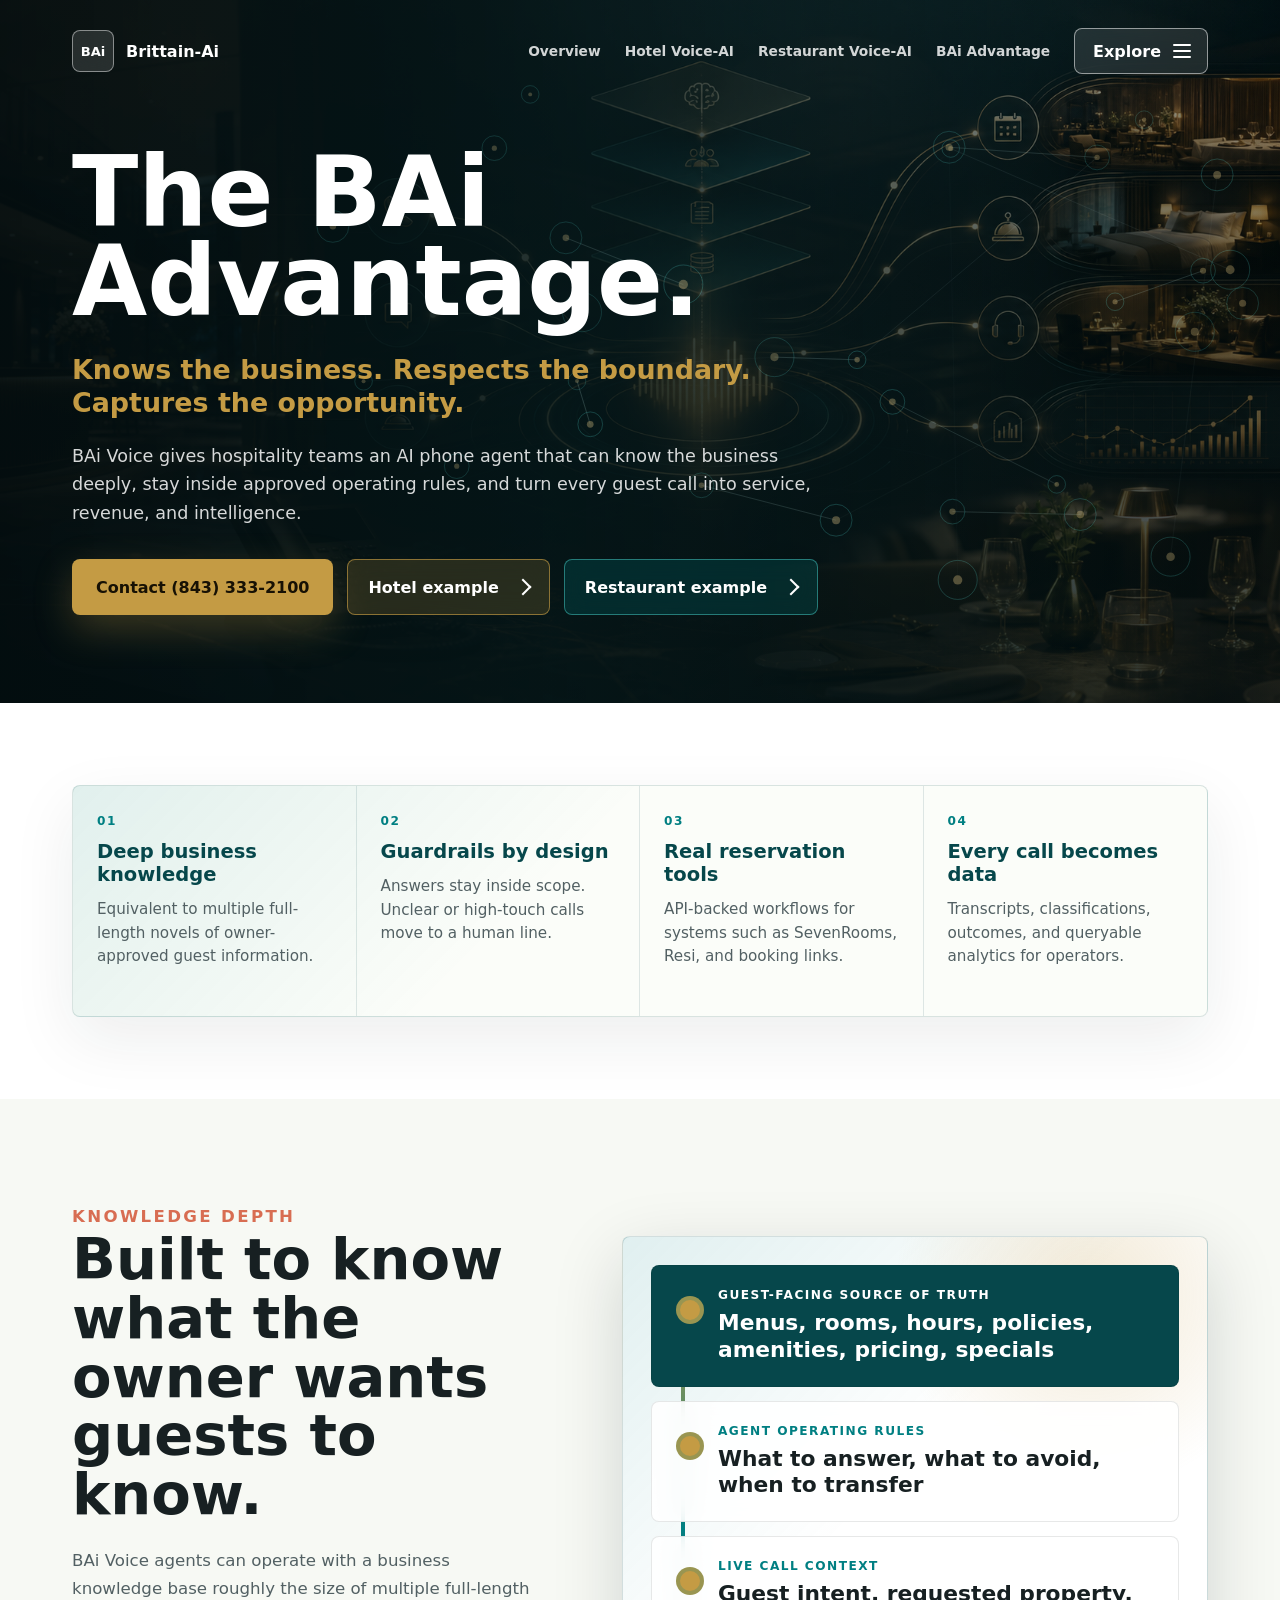
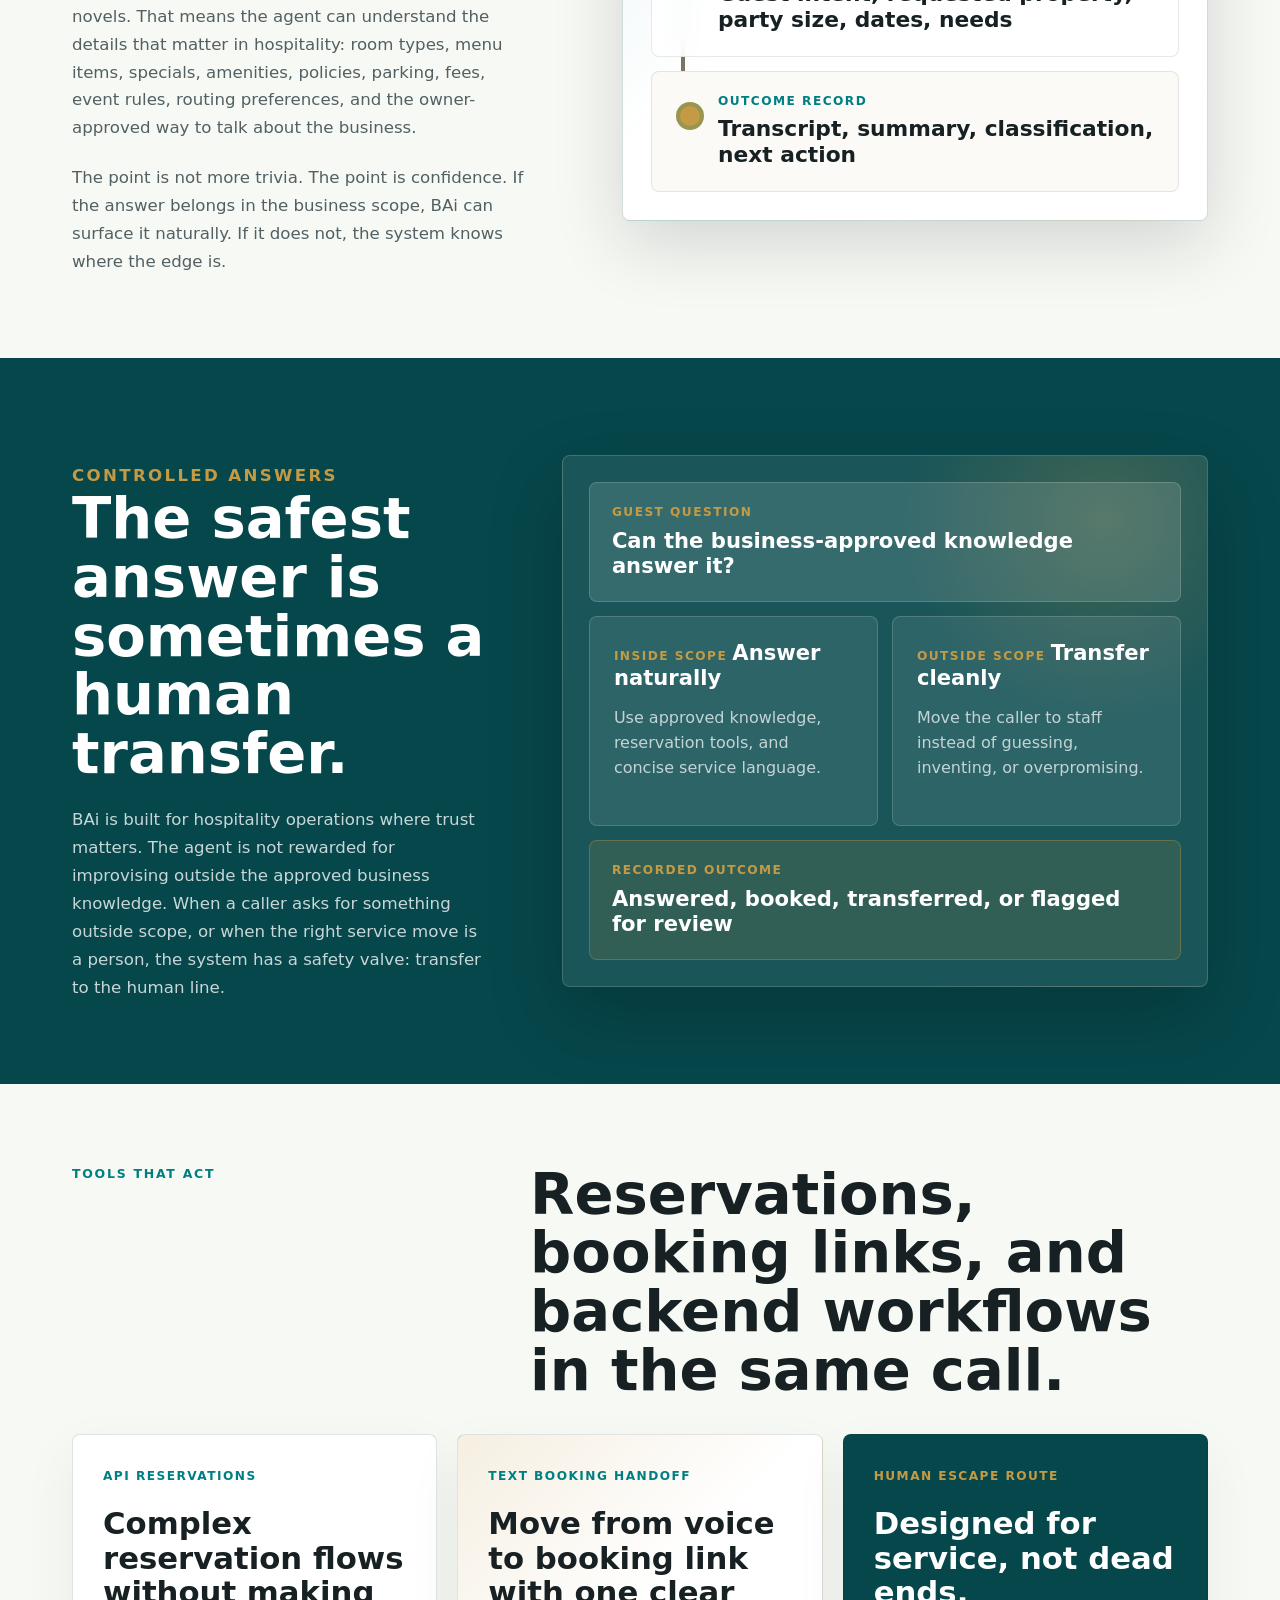
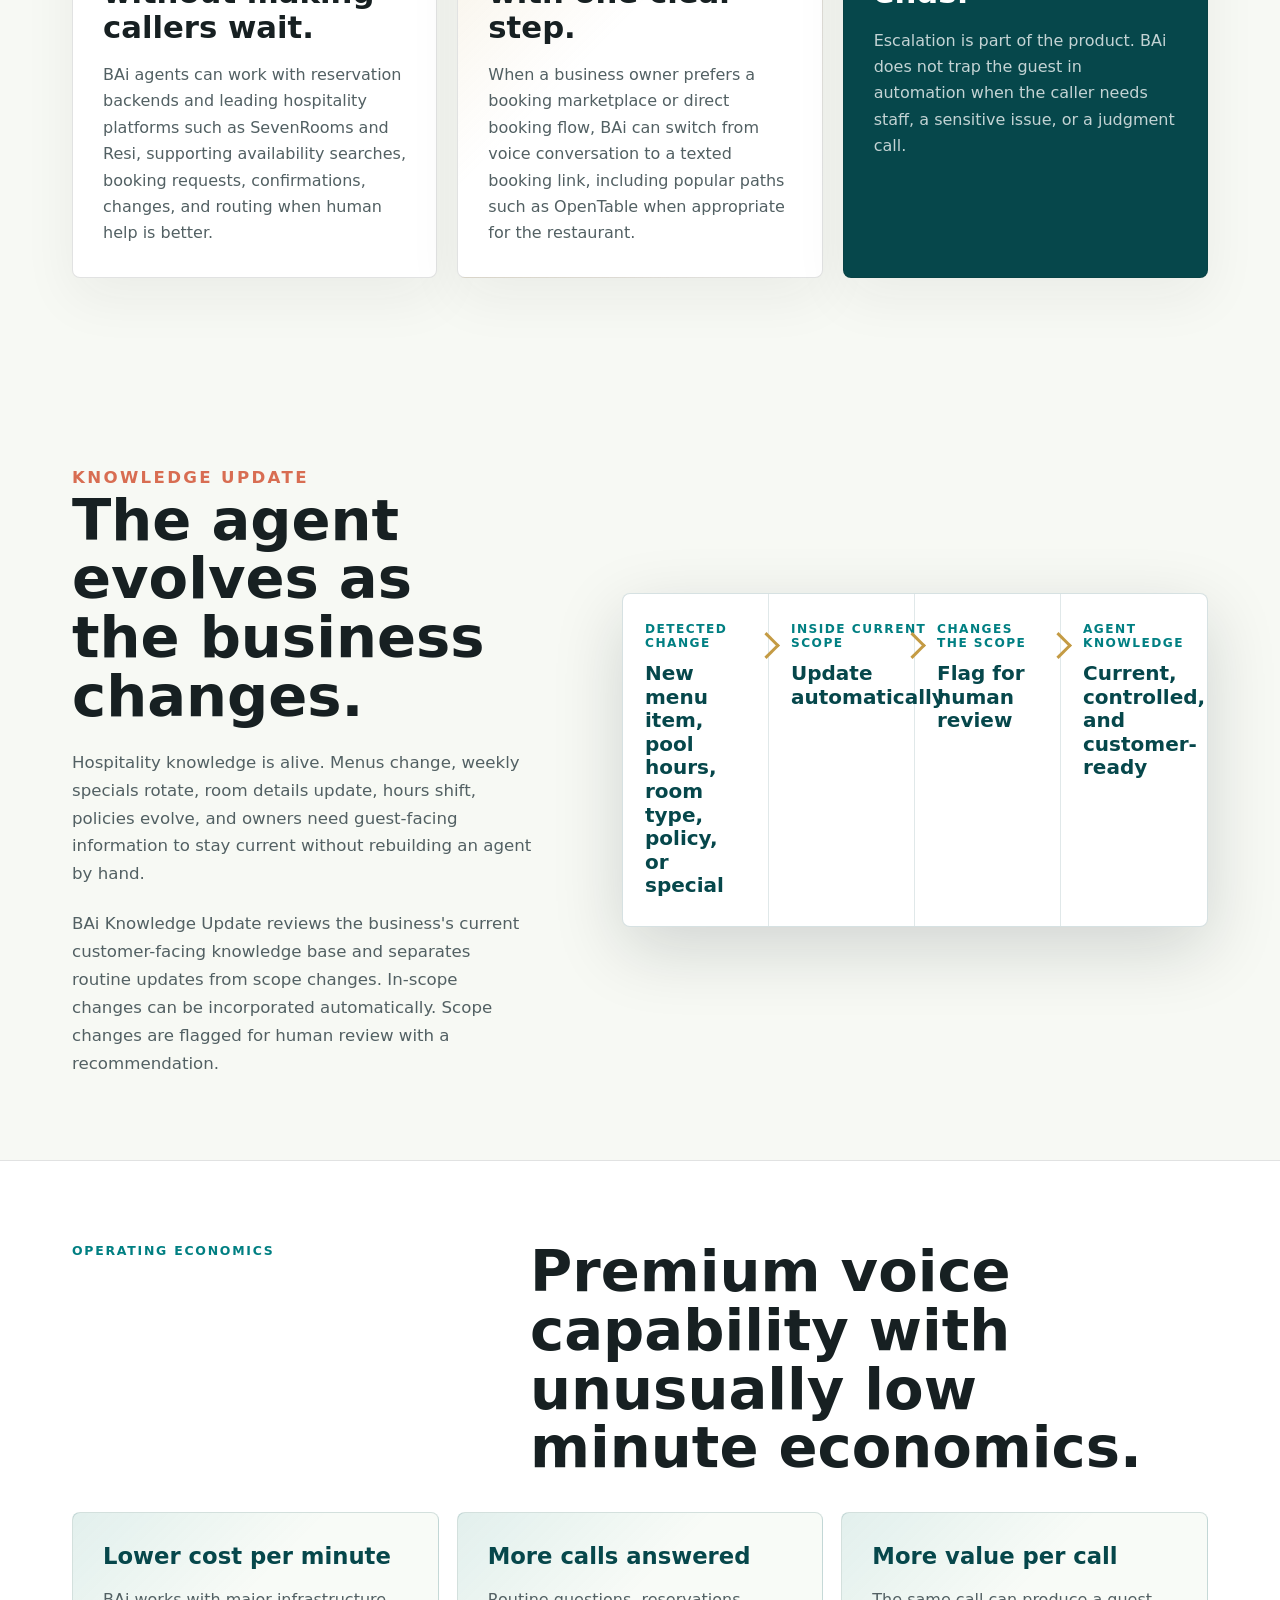
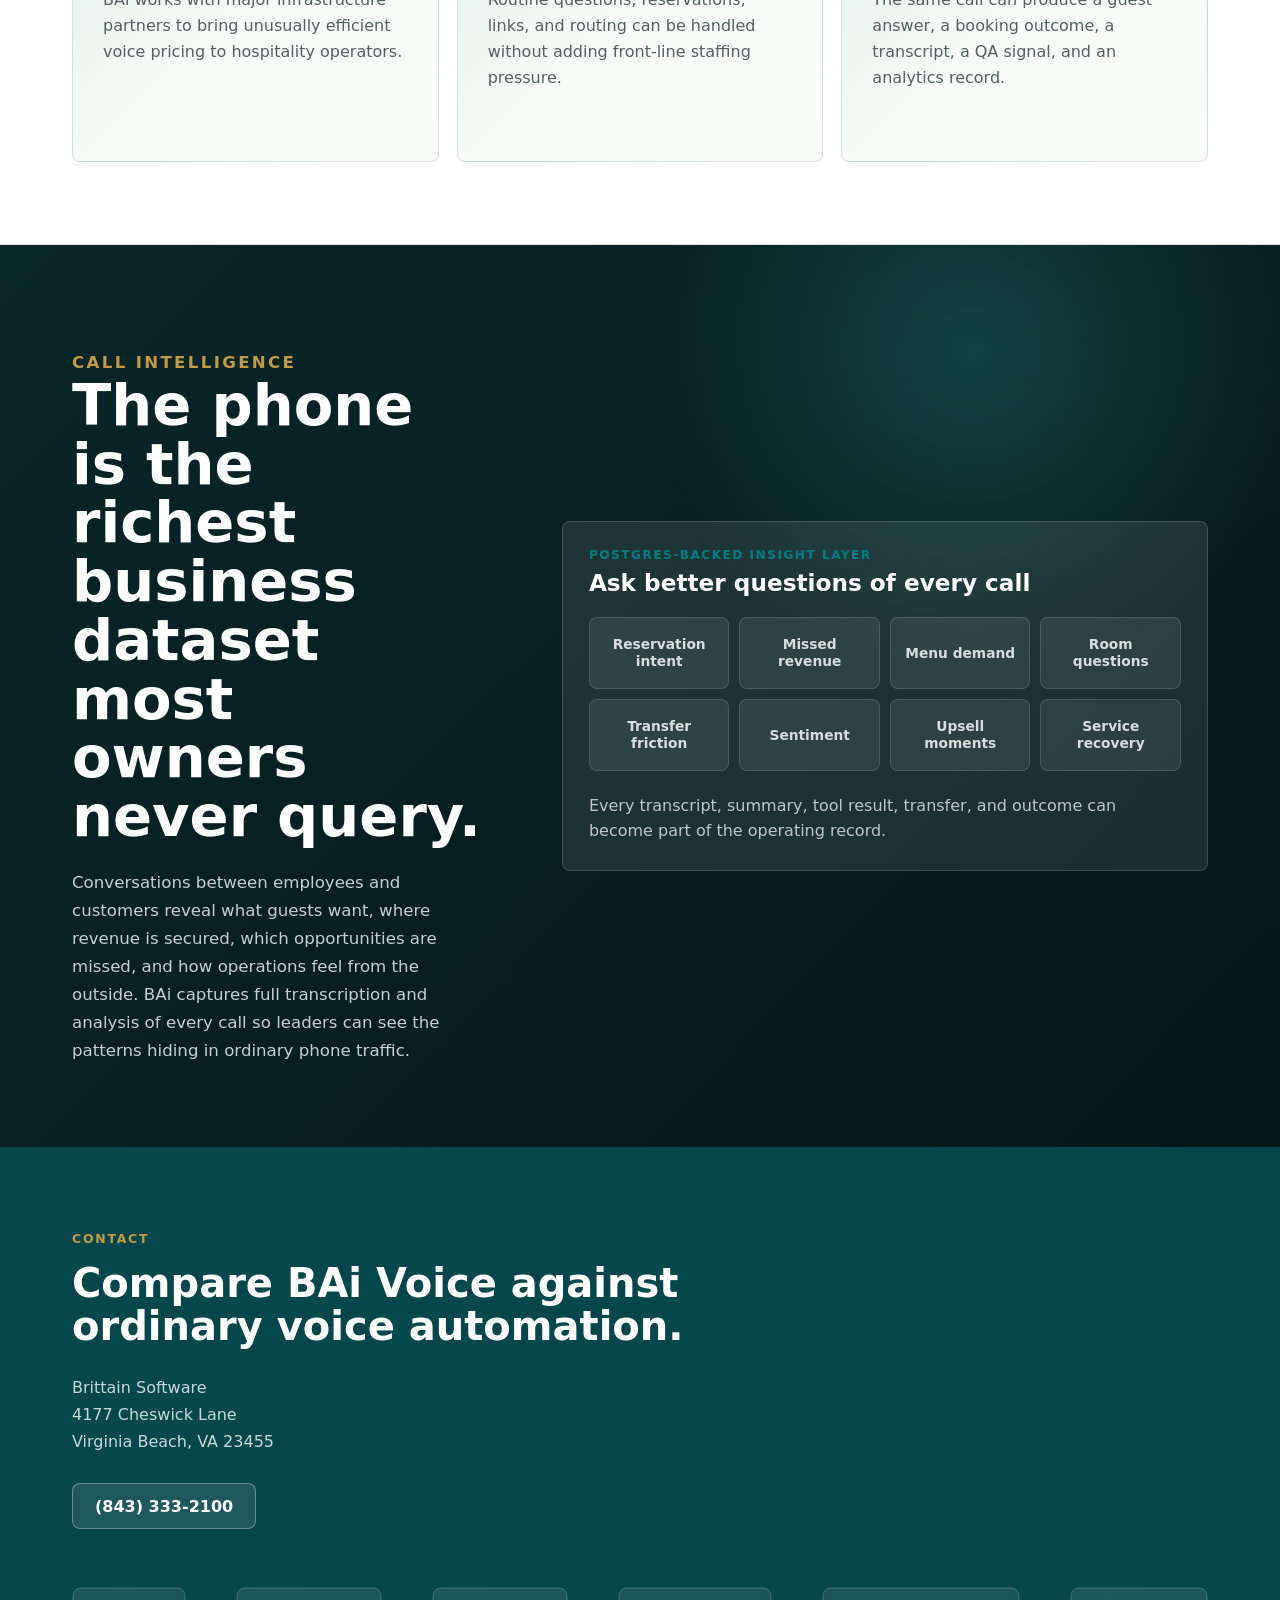
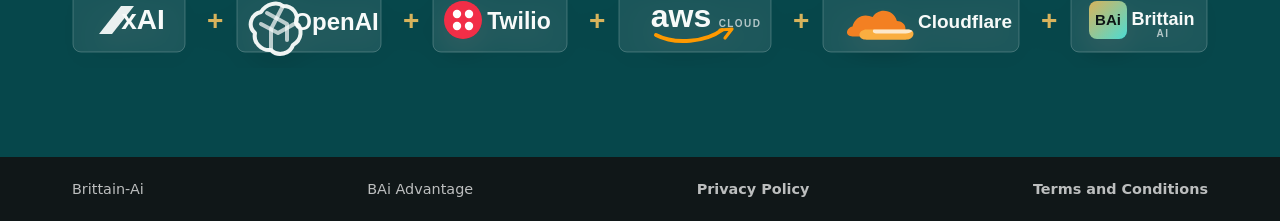
==== commit db892c0e: "Improve guardrail label contrast" ====
--- a/bai-advantage/index.html
+++ b/bai-advantage/index.html
@@ -9,7 +9,7 @@
     />
     <title>The BAi Advantage | Brittain-Ai</title>
     <link rel="preload" href="../assets/bai-advantage-hero.png" as="image" />
-    <link rel="stylesheet" href="../styles.css?v=bai-advantage-1" />
+    <link rel="stylesheet" href="../styles.css?v=bai-advantage-2" />
   </head>
   <body class="advantage-page">
     <header class="site-header site-header-nav" aria-label="Brittain-Ai header">
--- a/styles.css
+++ b/styles.css
@@ -1288,6 +1288,11 @@
   color: var(--gold);
 }
 
+.advantage-dark-band .guardrail-node span,
+.advantage-dark-band .guardrail-path span {
+  color: var(--gold);
+}
+
 .guardrail-flow {
   display: grid;
   gap: 14px;
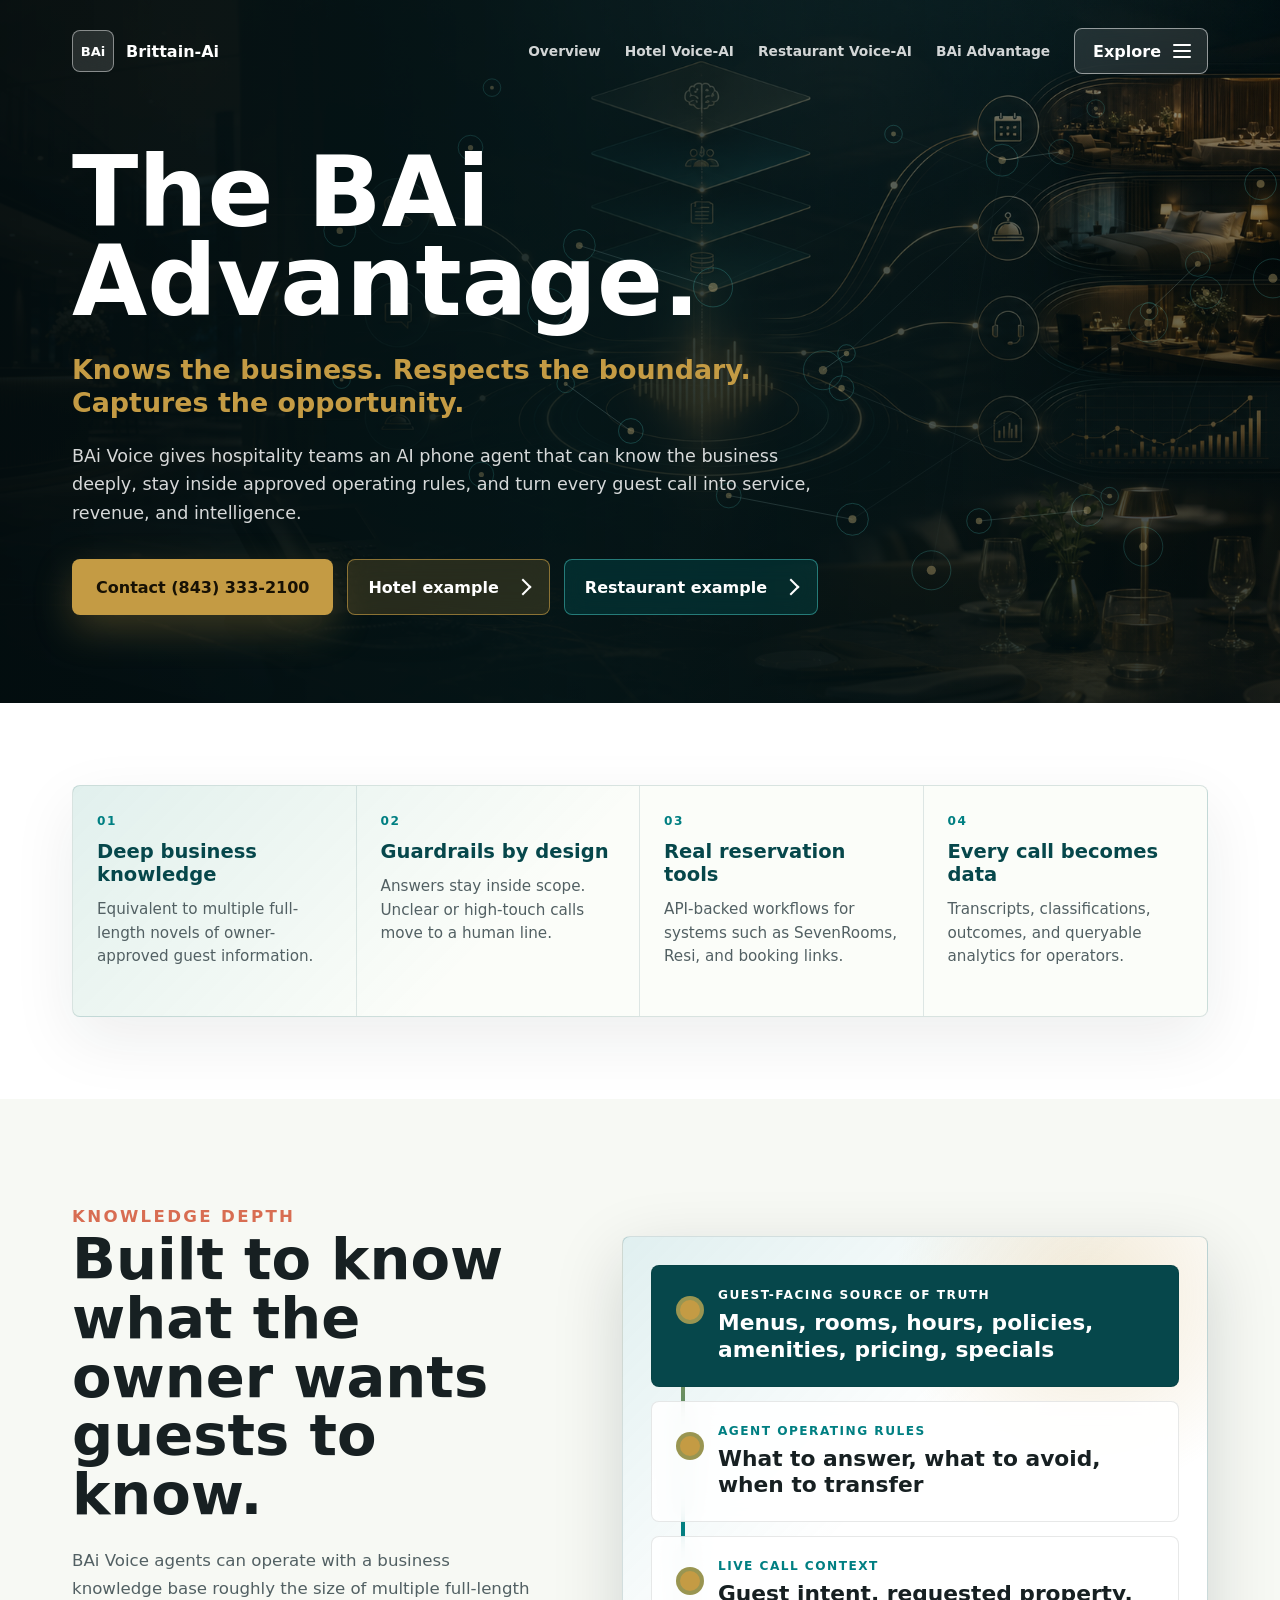
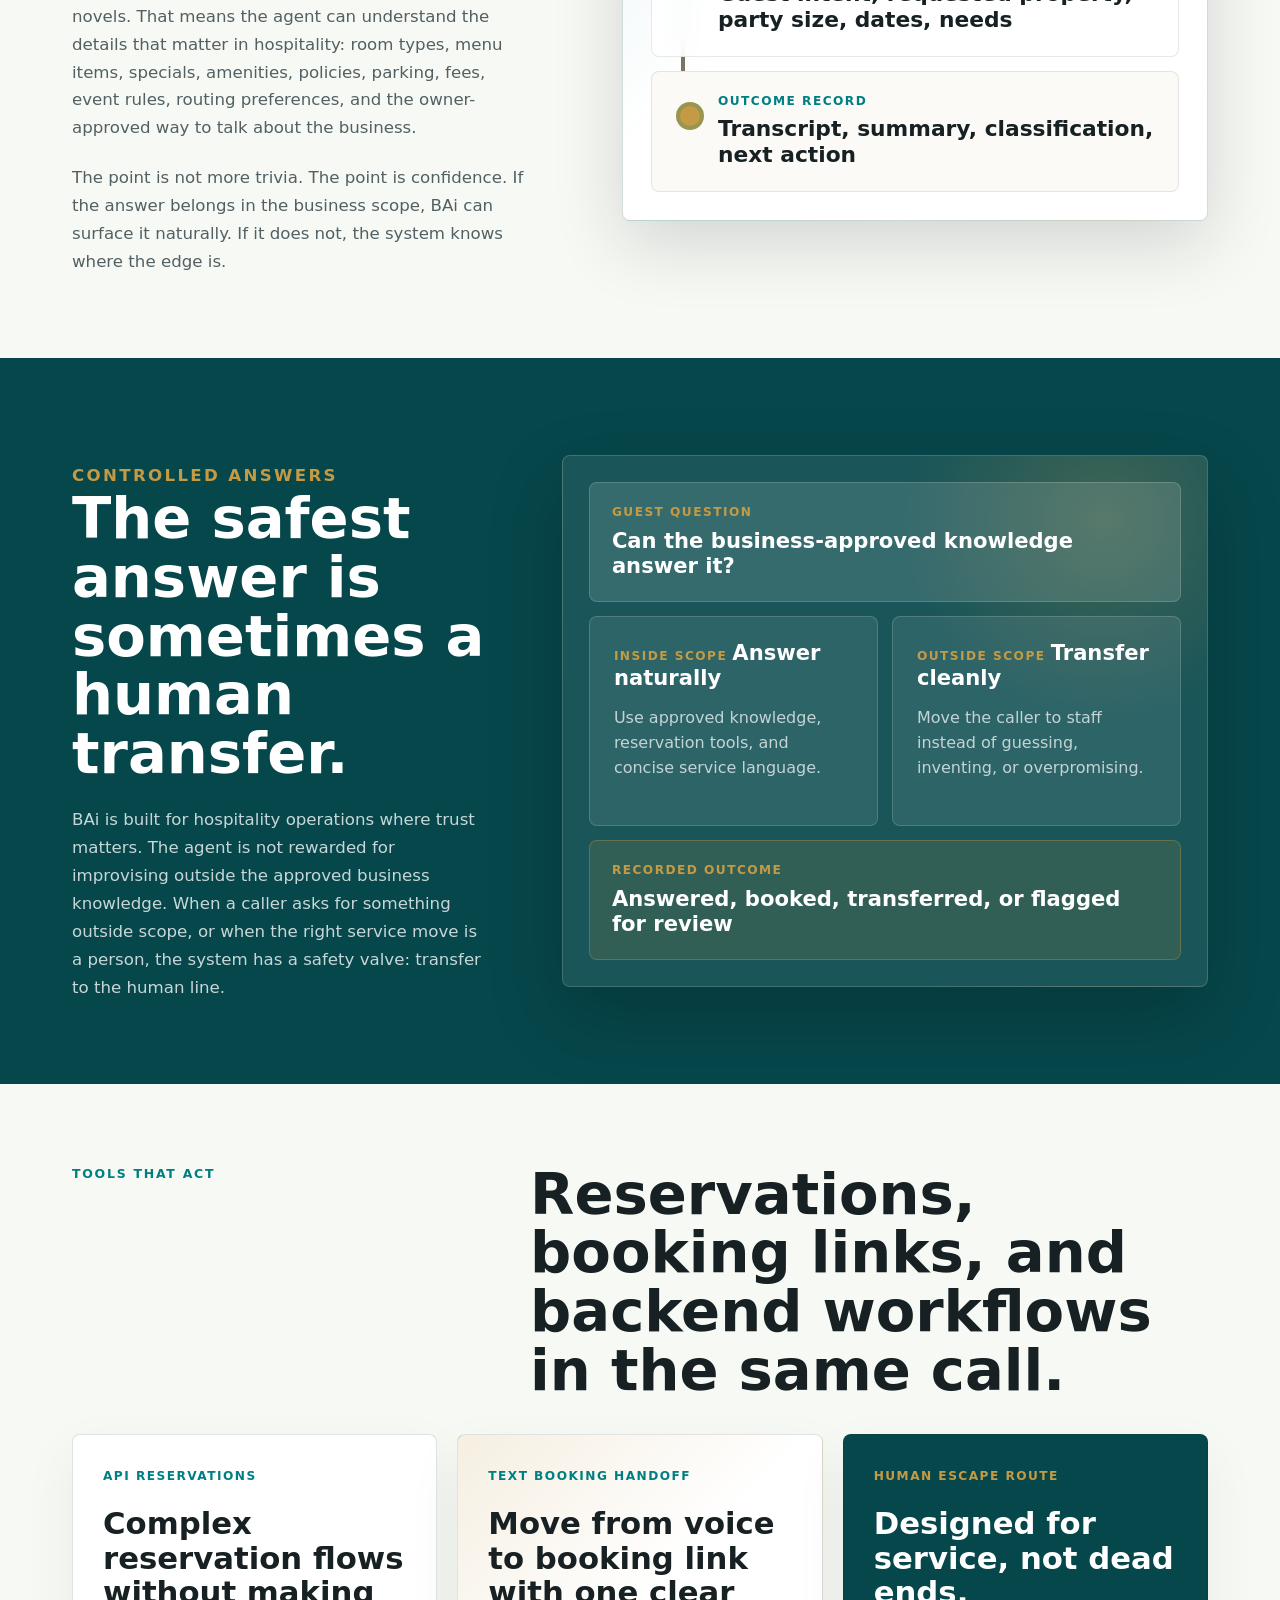
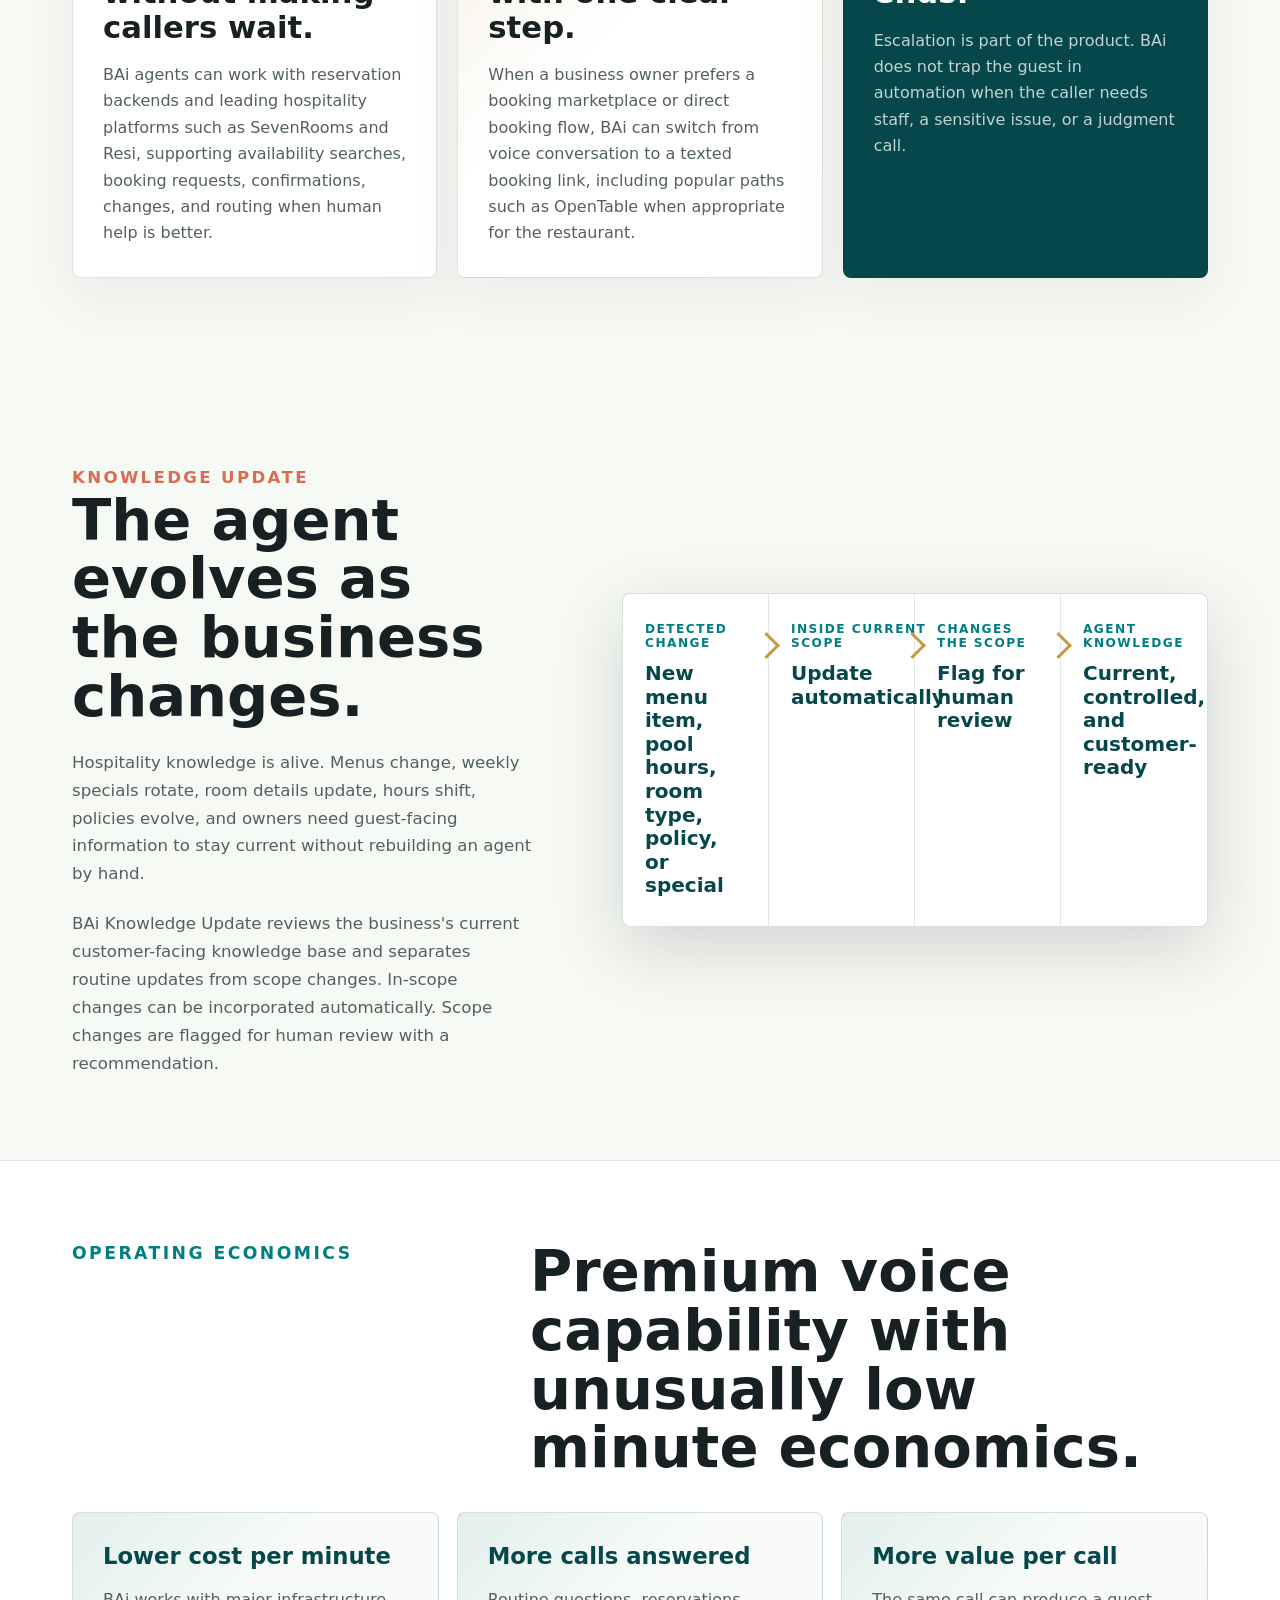
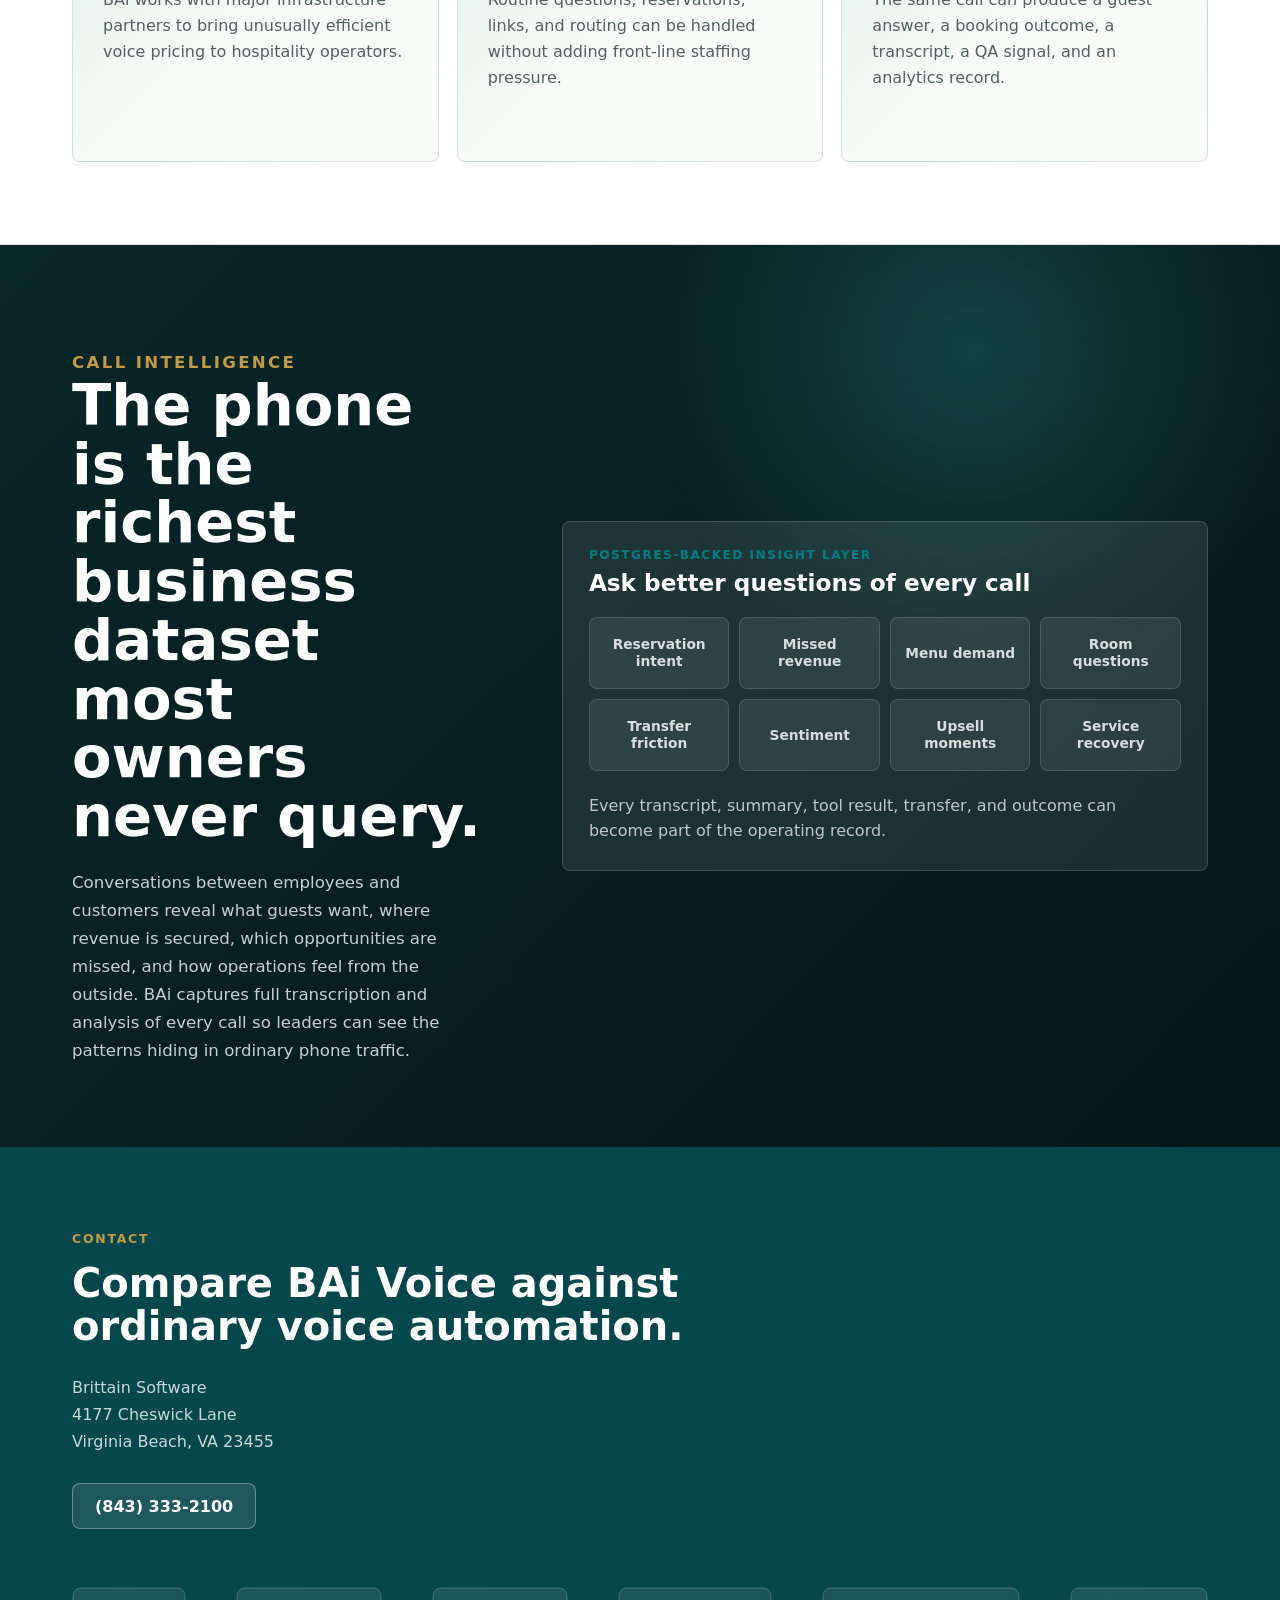
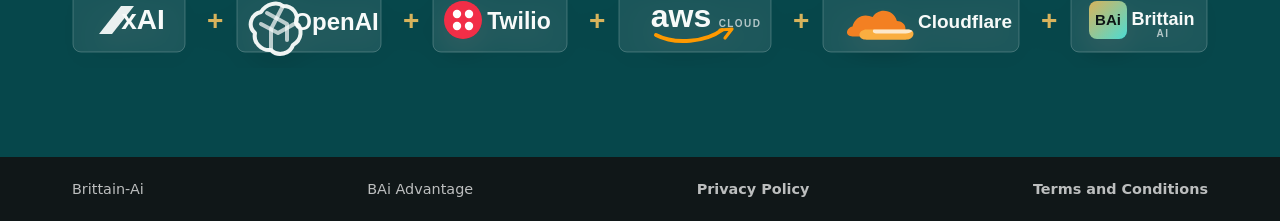
==== commit 61189cba: "Enlarge operating economics kicker" ====
--- a/bai-advantage/index.html
+++ b/bai-advantage/index.html
@@ -9,7 +9,7 @@
     />
     <title>The BAi Advantage | Brittain-Ai</title>
     <link rel="preload" href="../assets/bai-advantage-hero.png" as="image" />
-    <link rel="stylesheet" href="../styles.css?v=bai-advantage-2" />
+    <link rel="stylesheet" href="../styles.css?v=bai-advantage-3" />
   </head>
   <body class="advantage-page">
     <header class="site-header site-header-nav" aria-label="Brittain-Ai header">
--- a/styles.css
+++ b/styles.css
@@ -1458,6 +1458,10 @@
   border-bottom: 1px solid var(--line);
 }
 
+.advantage-economics-band .section-kicker {
+  font-size: 1.08rem;
+}
+
 .economics-grid {
   display: grid;
   grid-template-columns: repeat(3, minmax(0, 1fr));
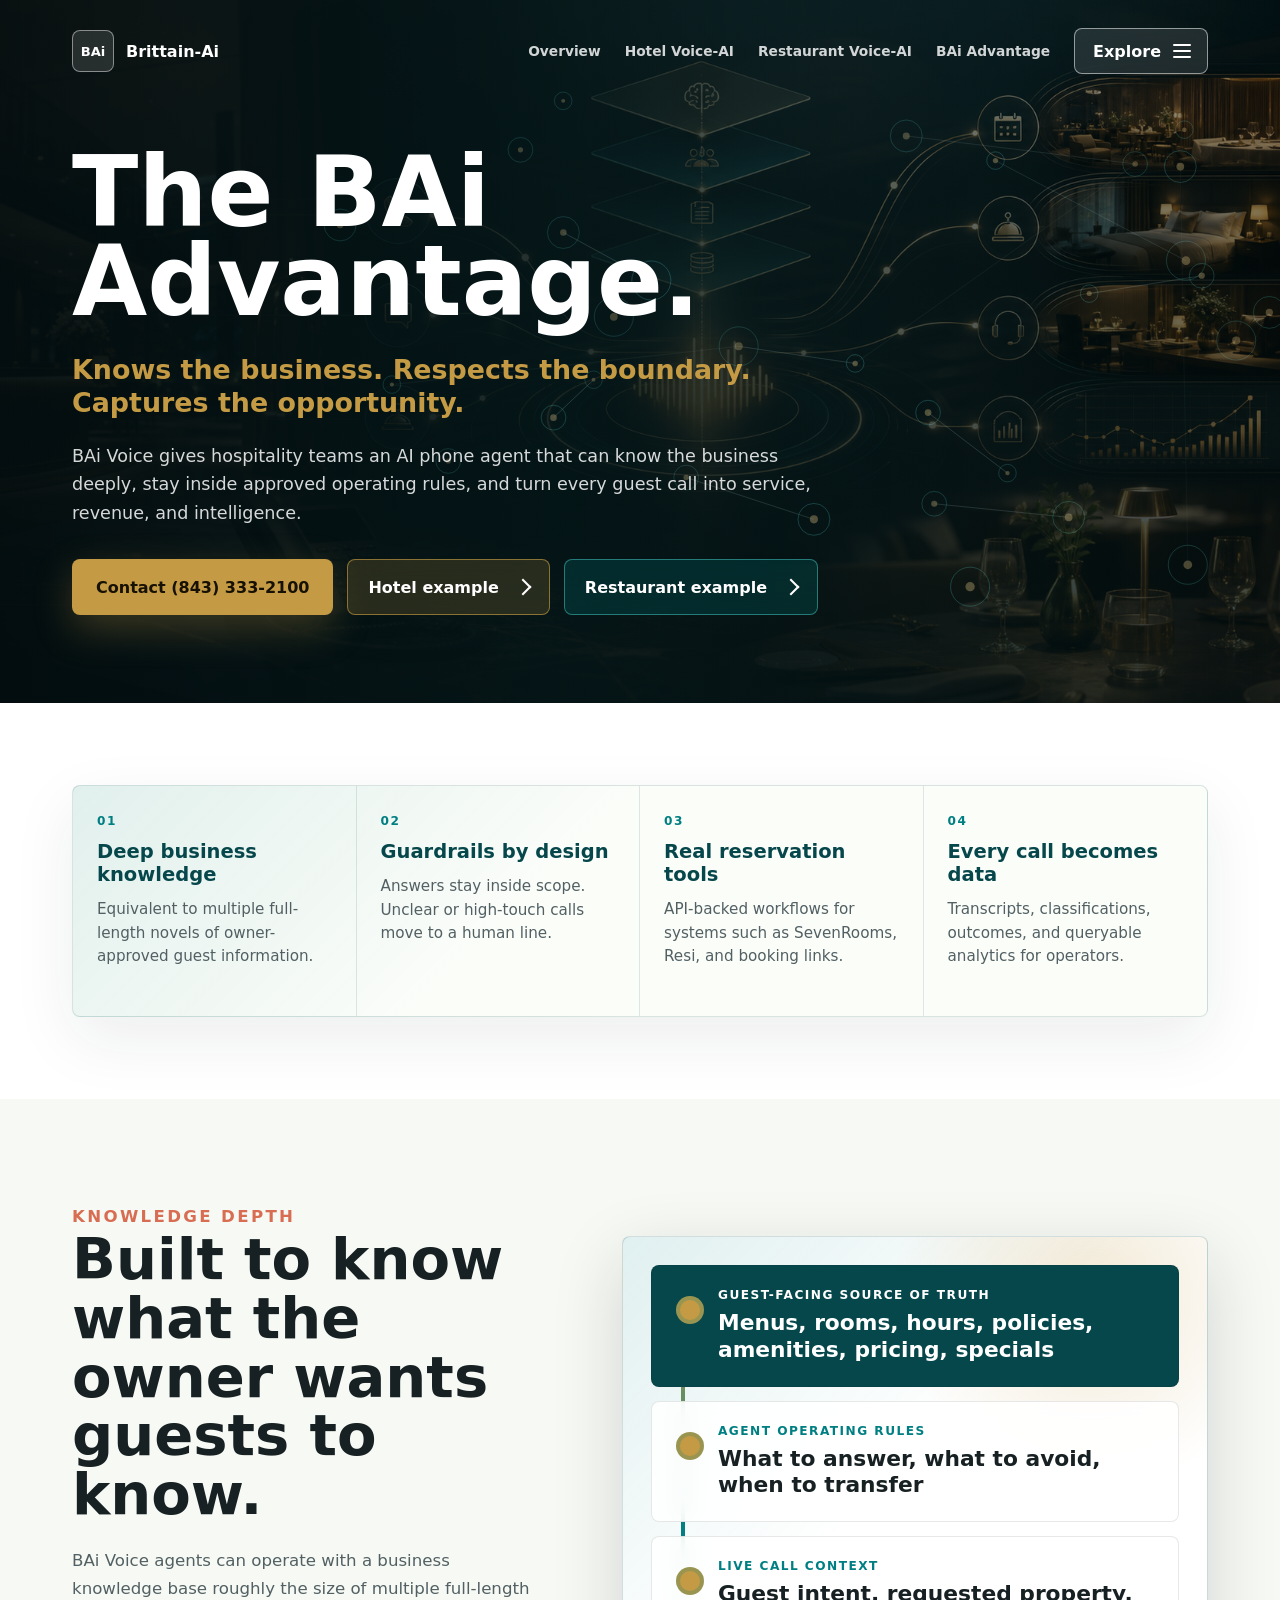
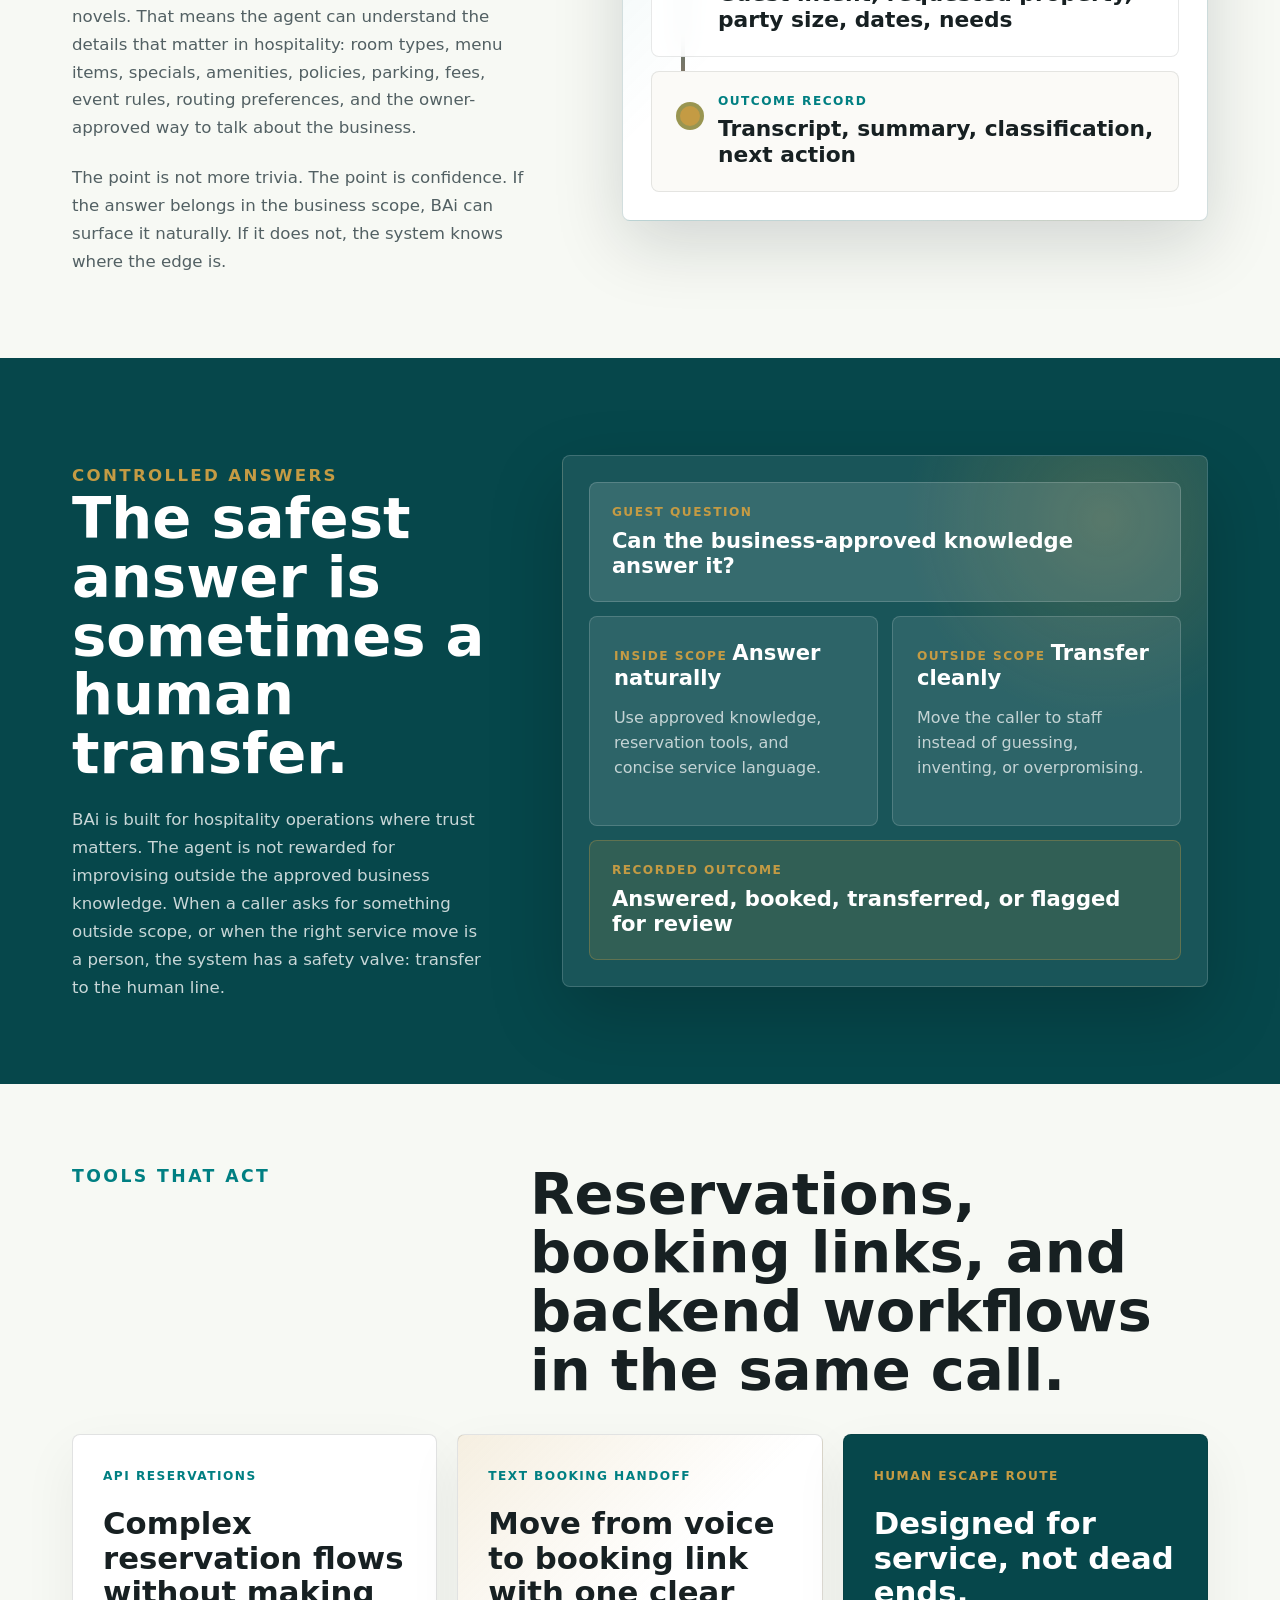
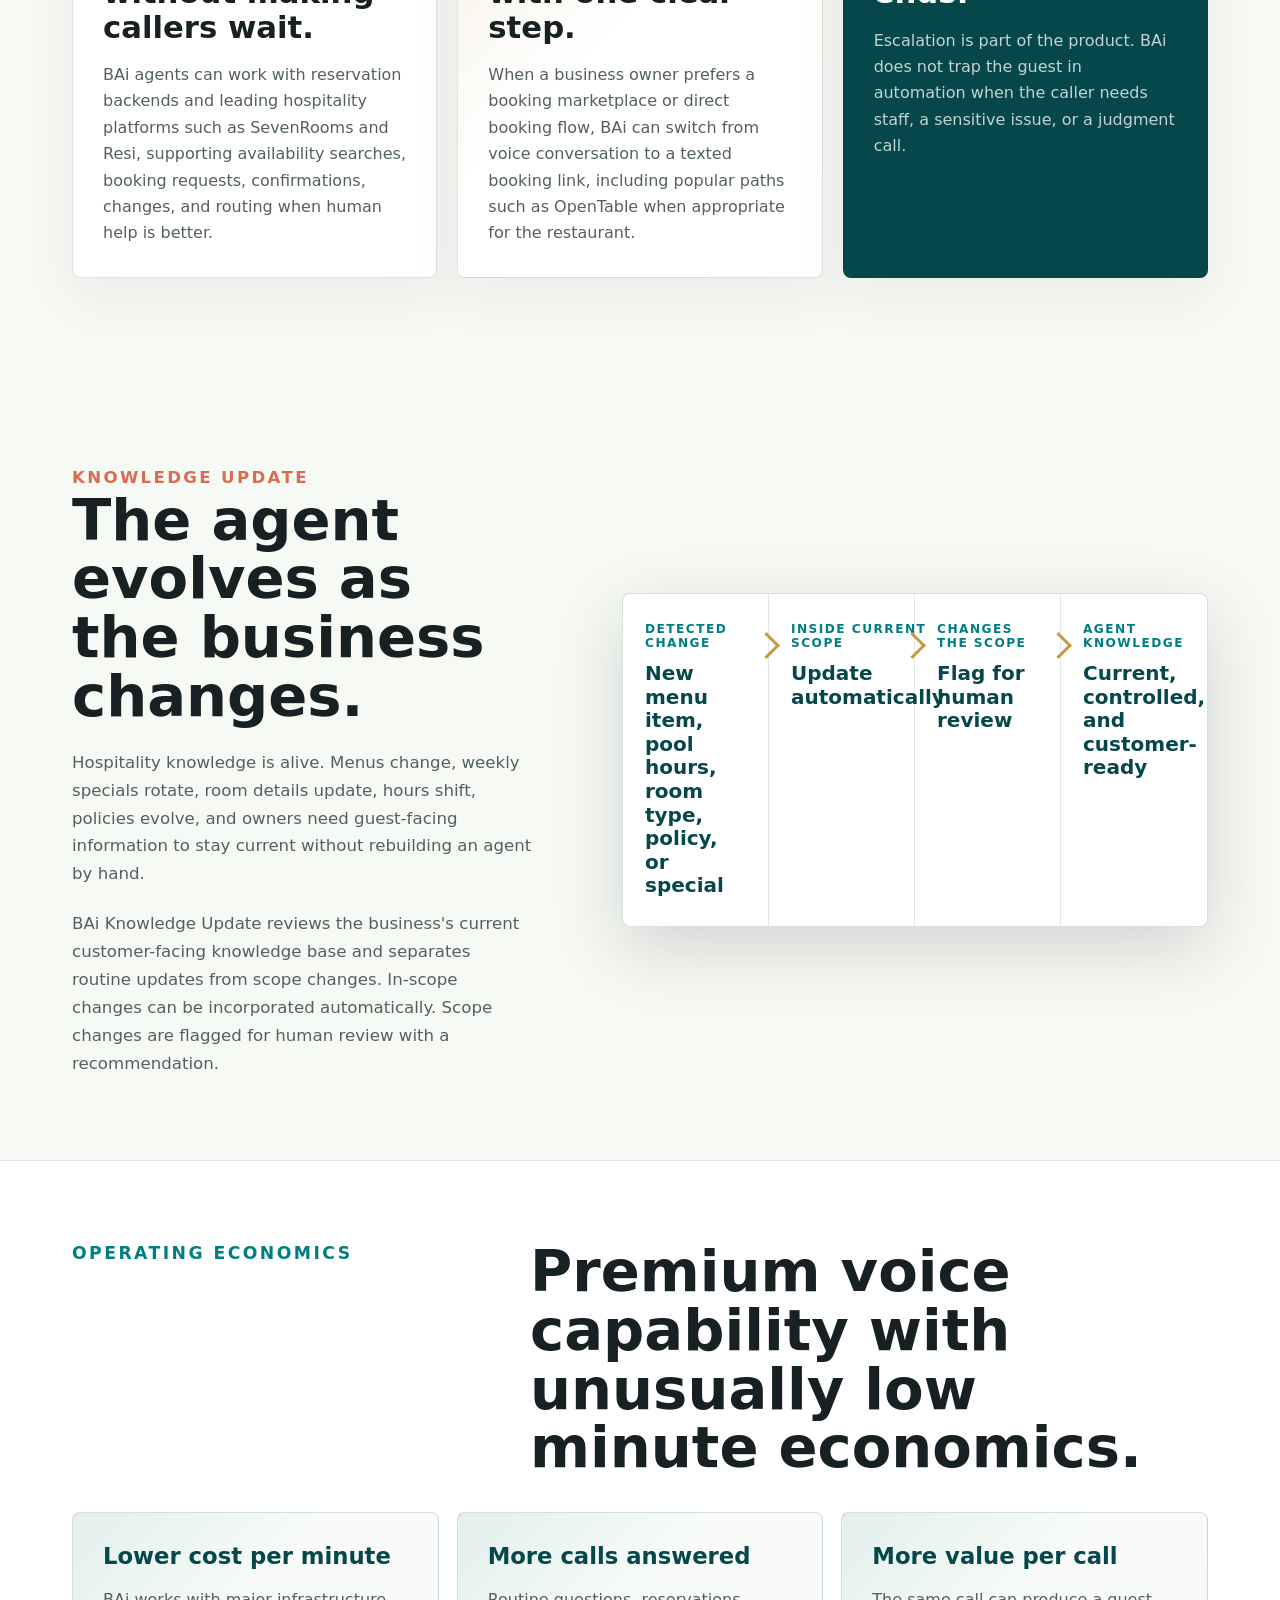
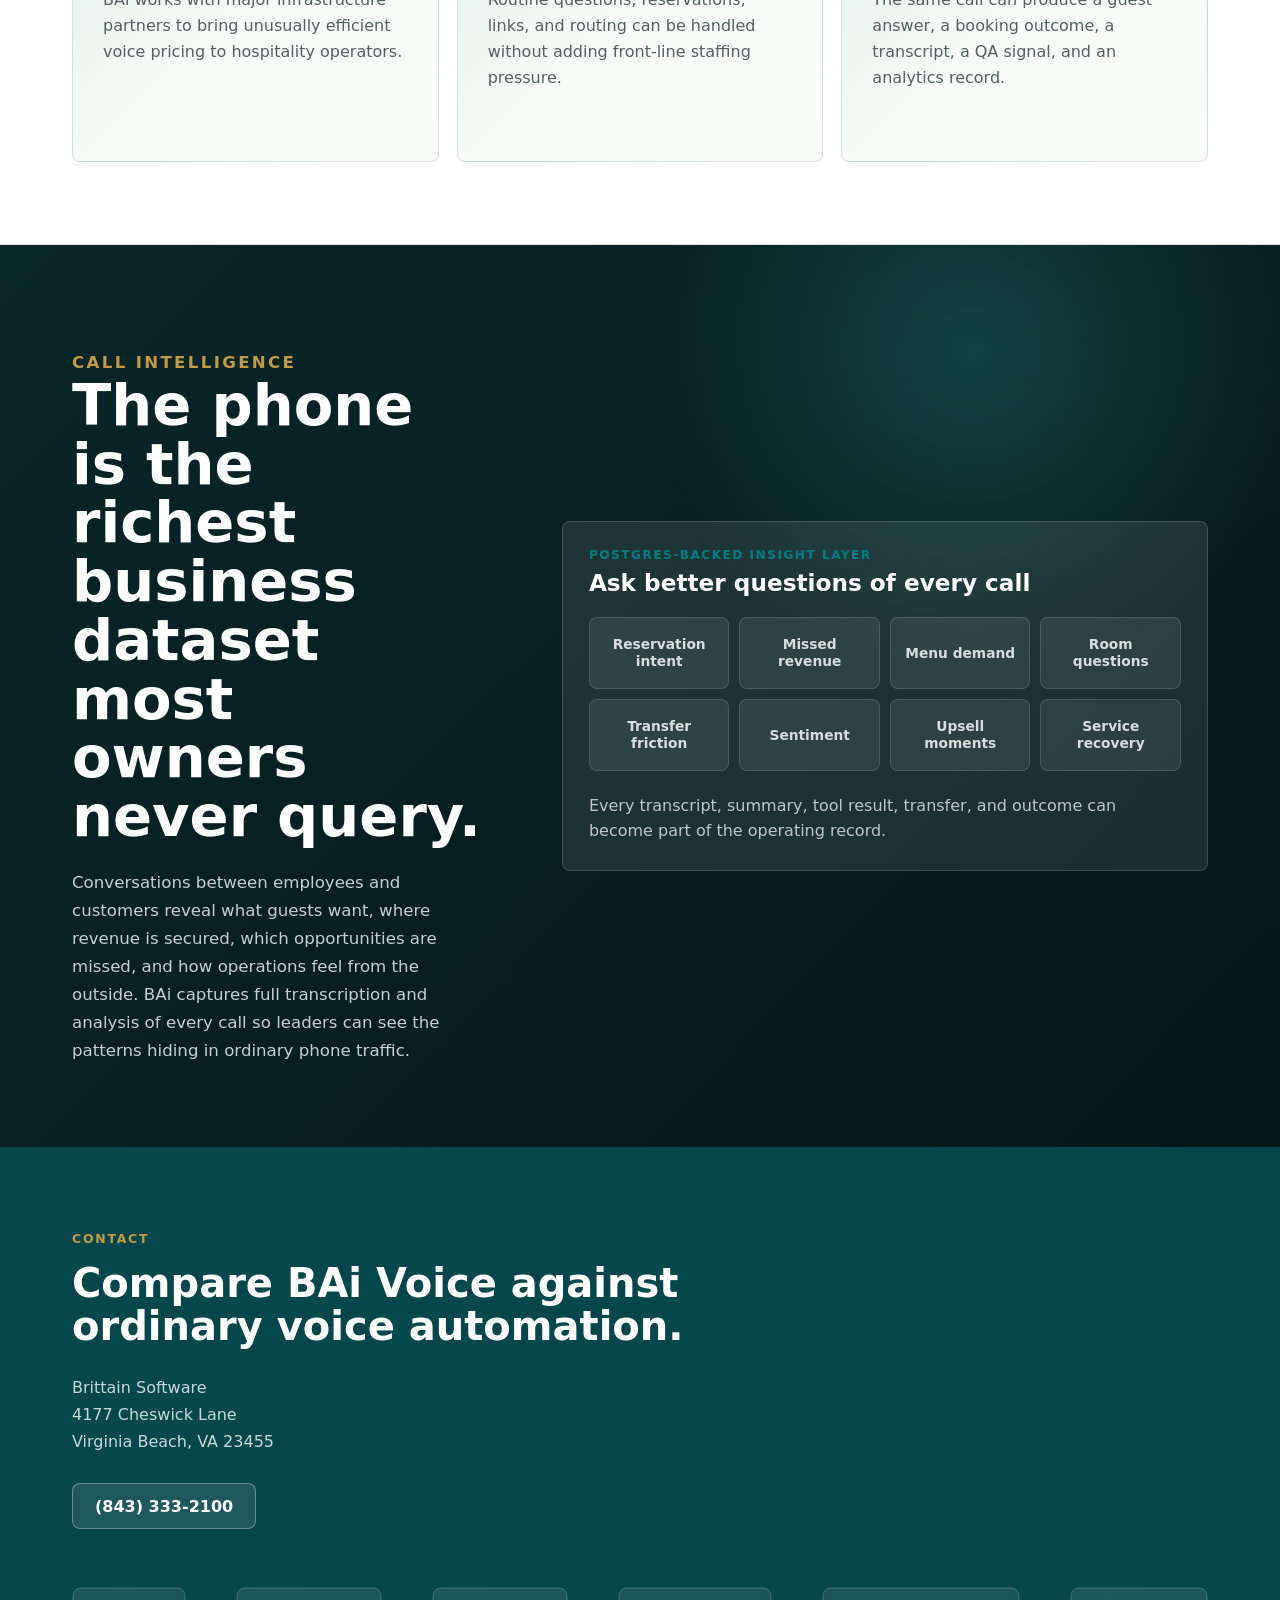
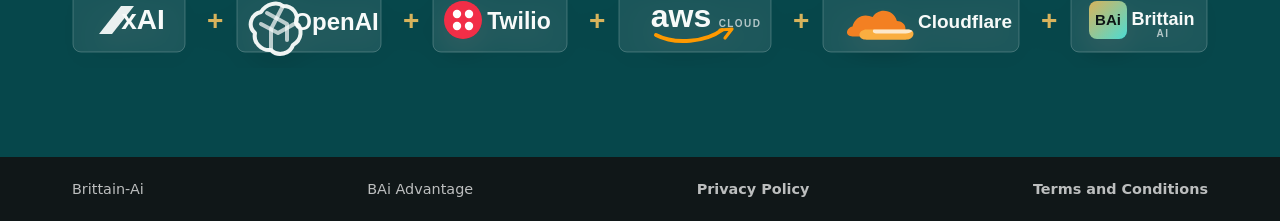
==== commit f6caa560: "Enlarge advantage section kickers" ====
--- a/bai-advantage/index.html
+++ b/bai-advantage/index.html
@@ -9,7 +9,7 @@
     />
     <title>The BAi Advantage | Brittain-Ai</title>
     <link rel="preload" href="../assets/bai-advantage-hero.png" as="image" />
-    <link rel="stylesheet" href="../styles.css?v=bai-advantage-3" />
+    <link rel="stylesheet" href="../styles.css?v=bai-advantage-4" />
   </head>
   <body class="advantage-page">
     <header class="site-header site-header-nav" aria-label="Brittain-Ai header">
--- a/styles.css
+++ b/styles.css
@@ -1358,6 +1358,10 @@
   align-items: start;
 }
 
+.advantage-heading .section-kicker {
+  font-size: 1.08rem;
+}
+
 .advantage-tool-grid {
   display: grid;
   grid-template-columns: repeat(3, minmax(0, 1fr));
@@ -1456,10 +1460,6 @@
   background: var(--white);
   border-top: 1px solid var(--line);
   border-bottom: 1px solid var(--line);
-}
-
-.advantage-economics-band .section-kicker {
-  font-size: 1.08rem;
 }
 
 .economics-grid {
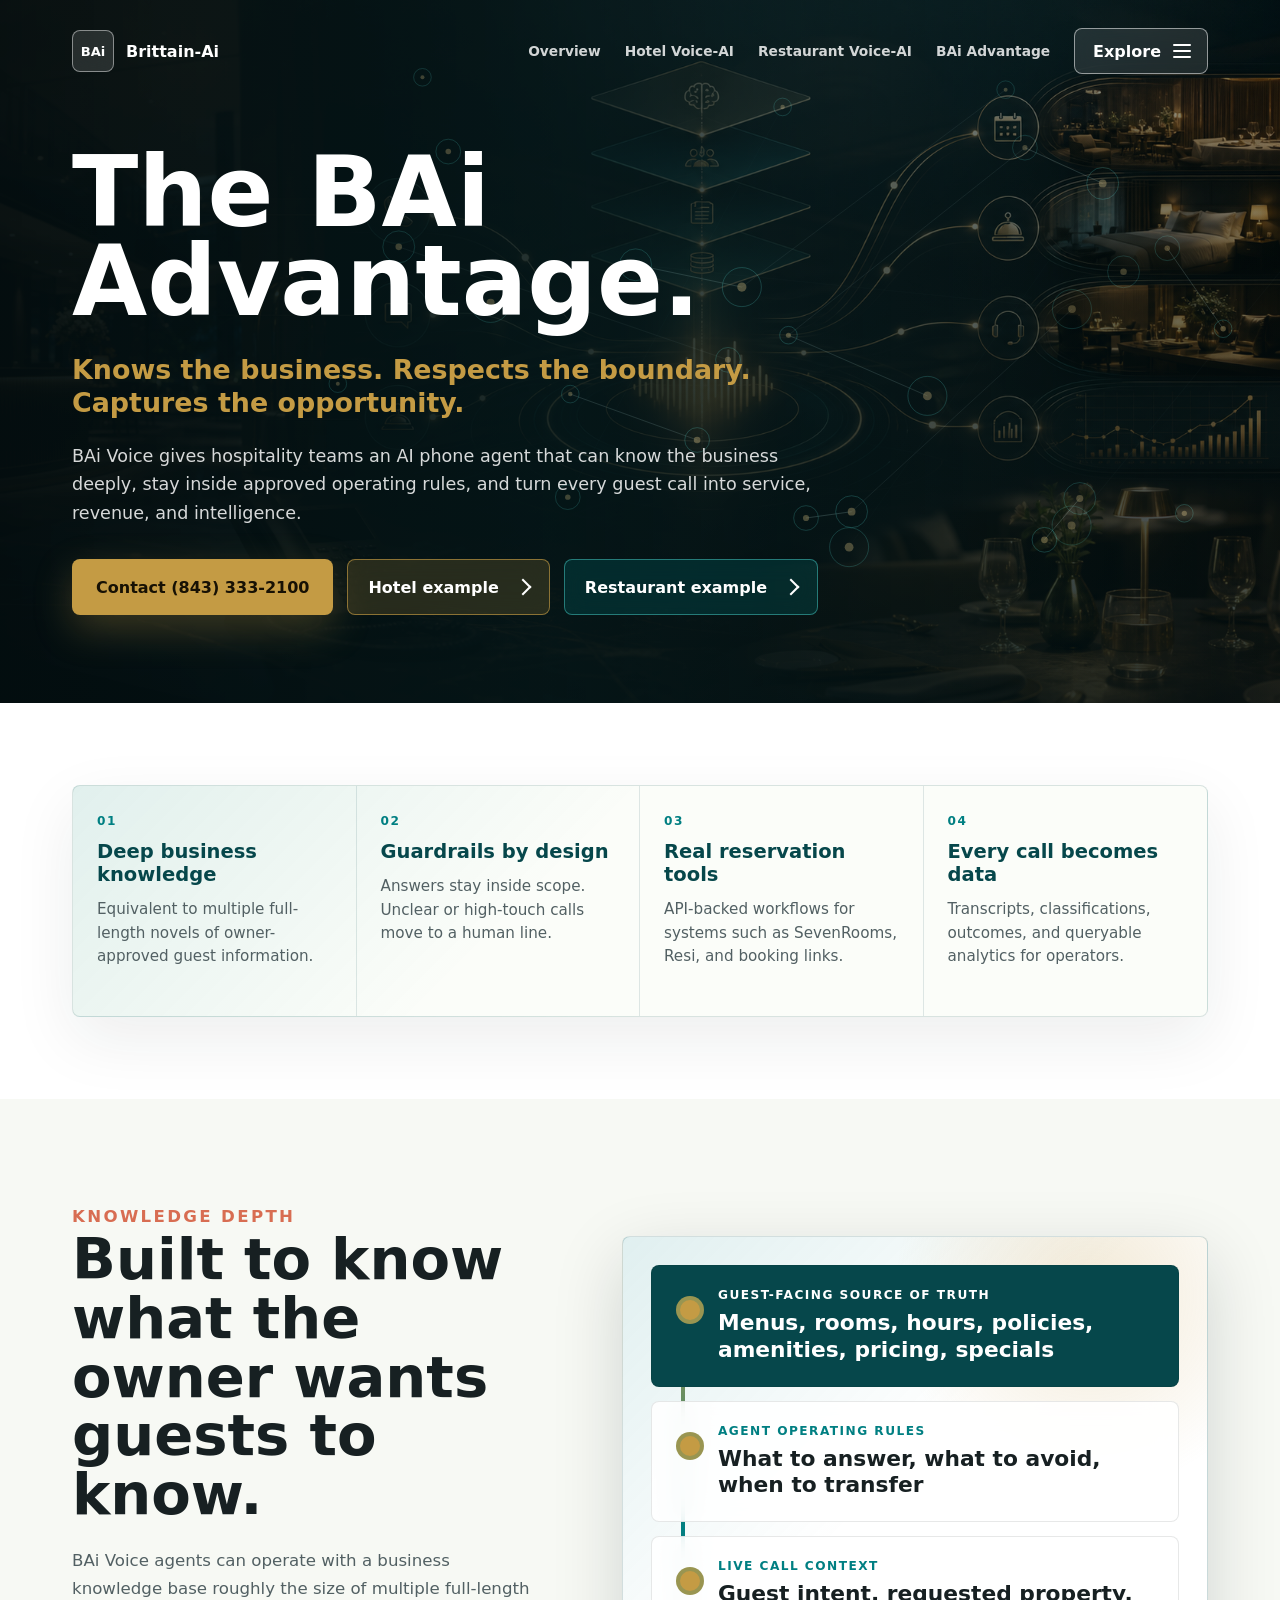
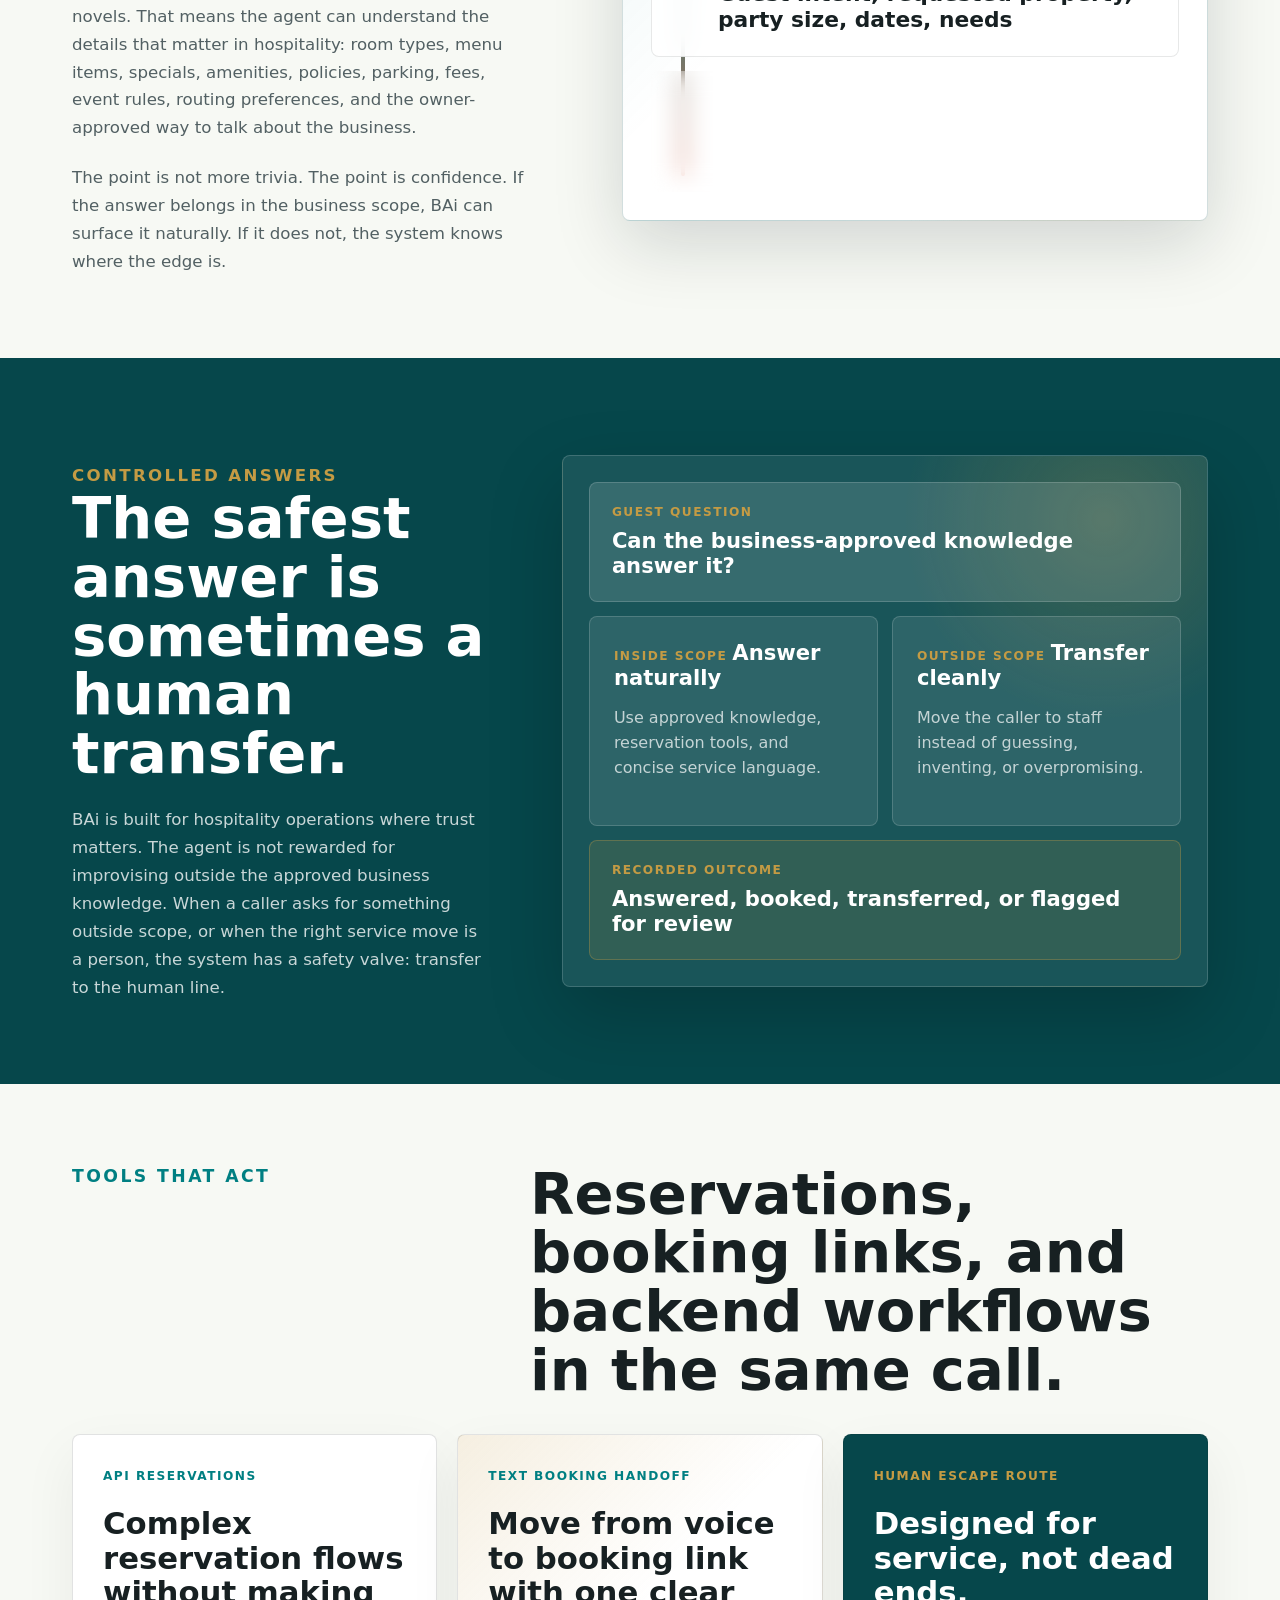
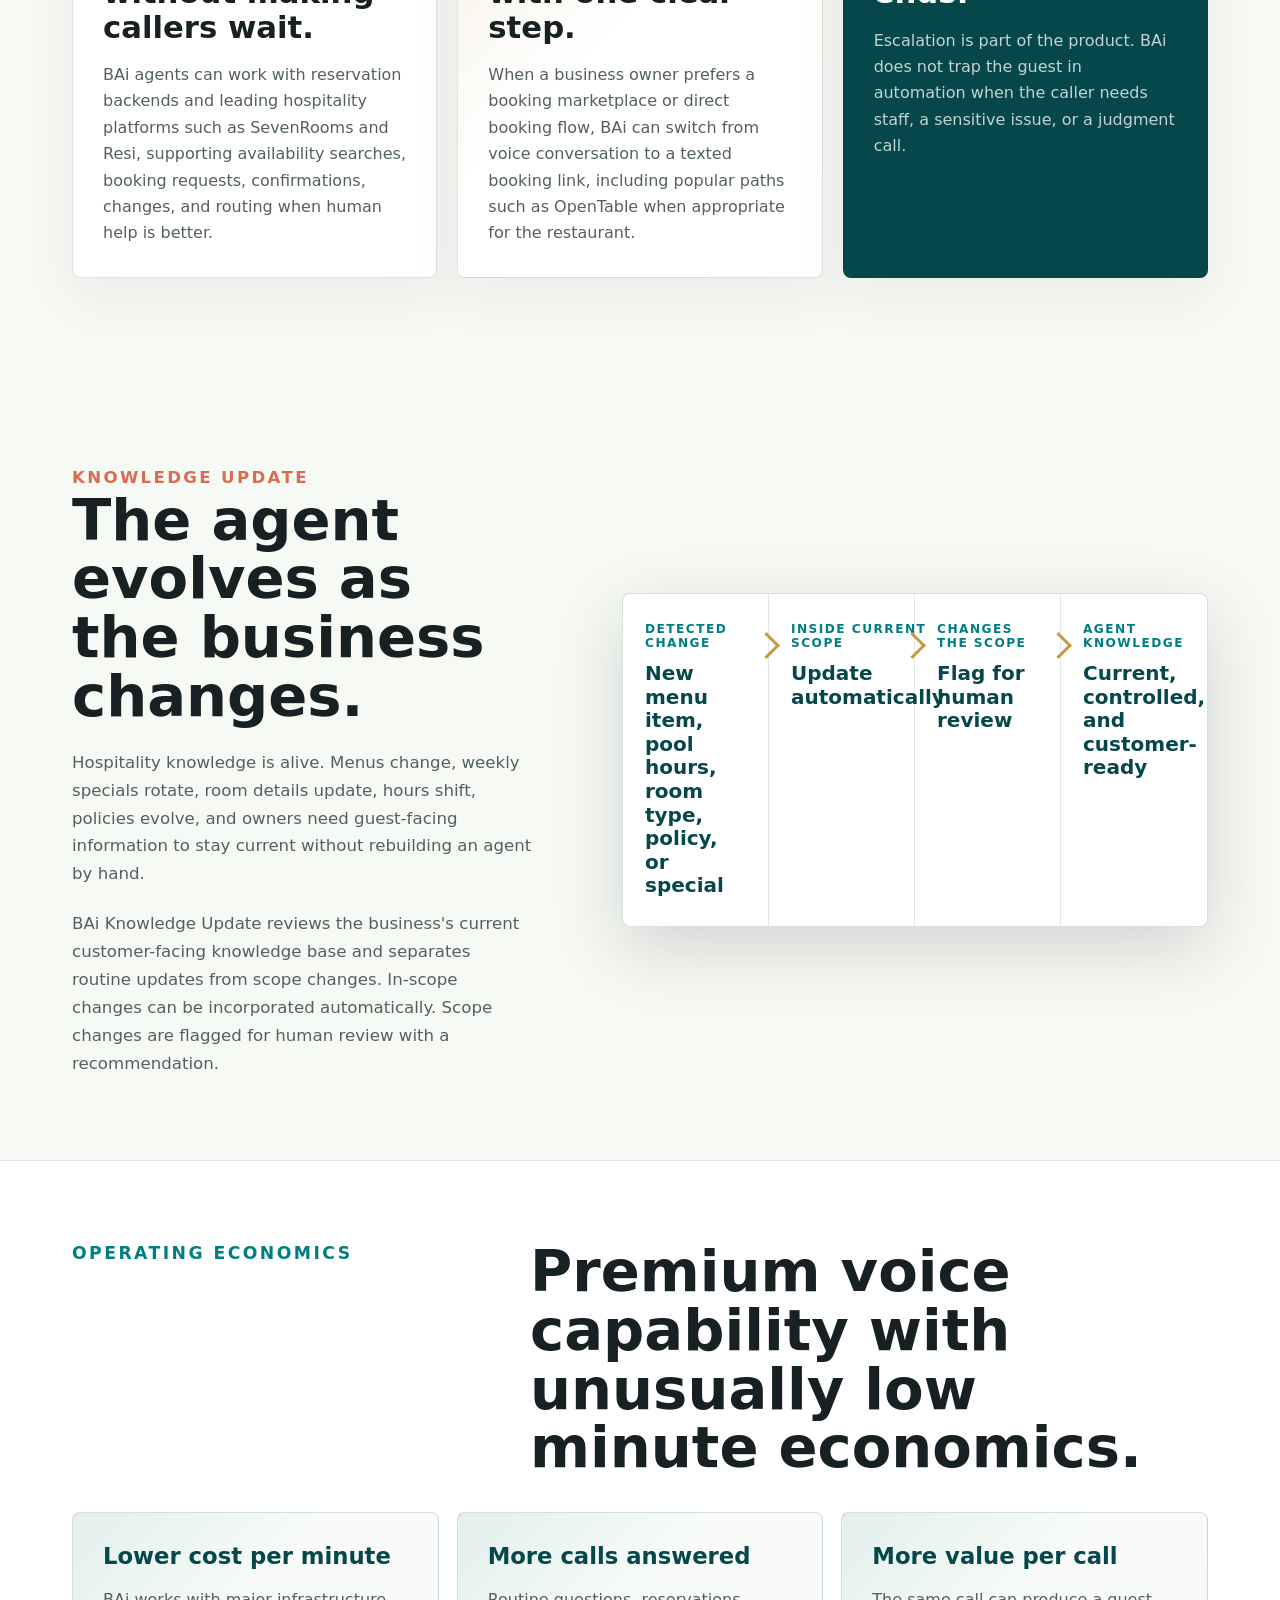
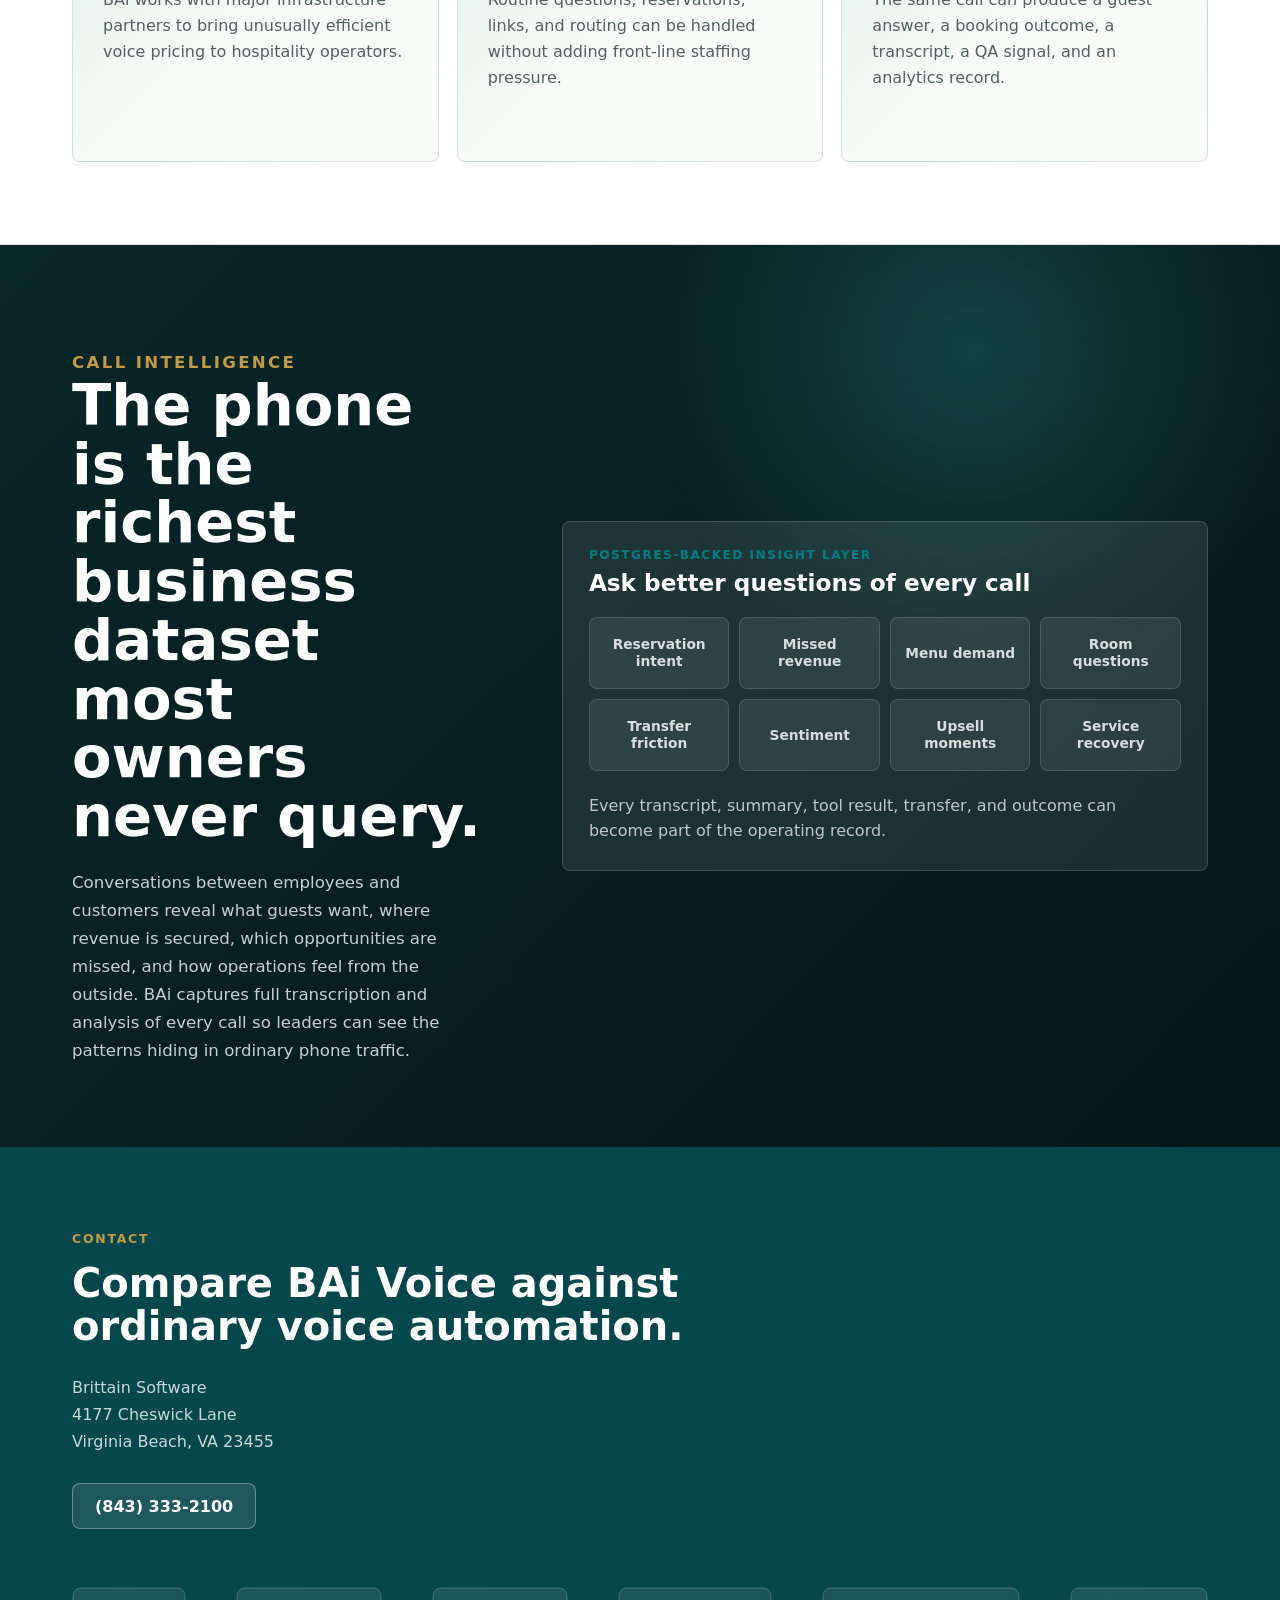
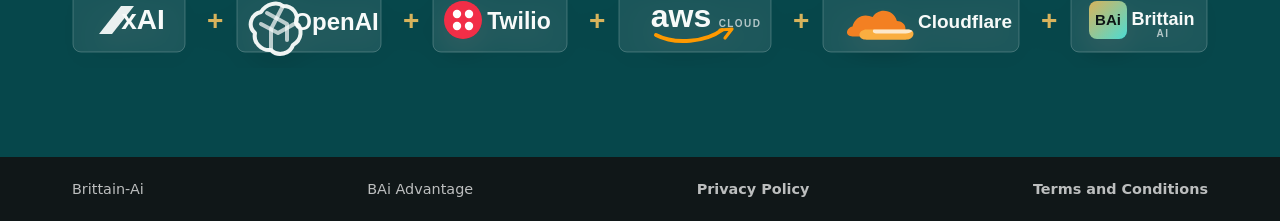
==== commit 3ee506b9: "Point restaurant login links to XAi Restaurant Platform" ====
--- a/bai-advantage/index.html
+++ b/bai-advantage/index.html
@@ -73,7 +73,7 @@
             <span class="menu-section-label">System access</span>
             <div class="menu-access-grid">
               <a class="menu-access-link" href="https://qa.brittainsoftware.com/">Hotel Voice-AI Login</a>
-              <a class="menu-access-link" href="https://qa.brittainsoftware.com/sch">Restaurant Voice-AI Login</a>
+              <a class="menu-access-link" href="https://qa-xai-restaurant.brittainsoftware.com">Restaurant Voice-AI Login</a>
             </div>
           </div>
         </div>
